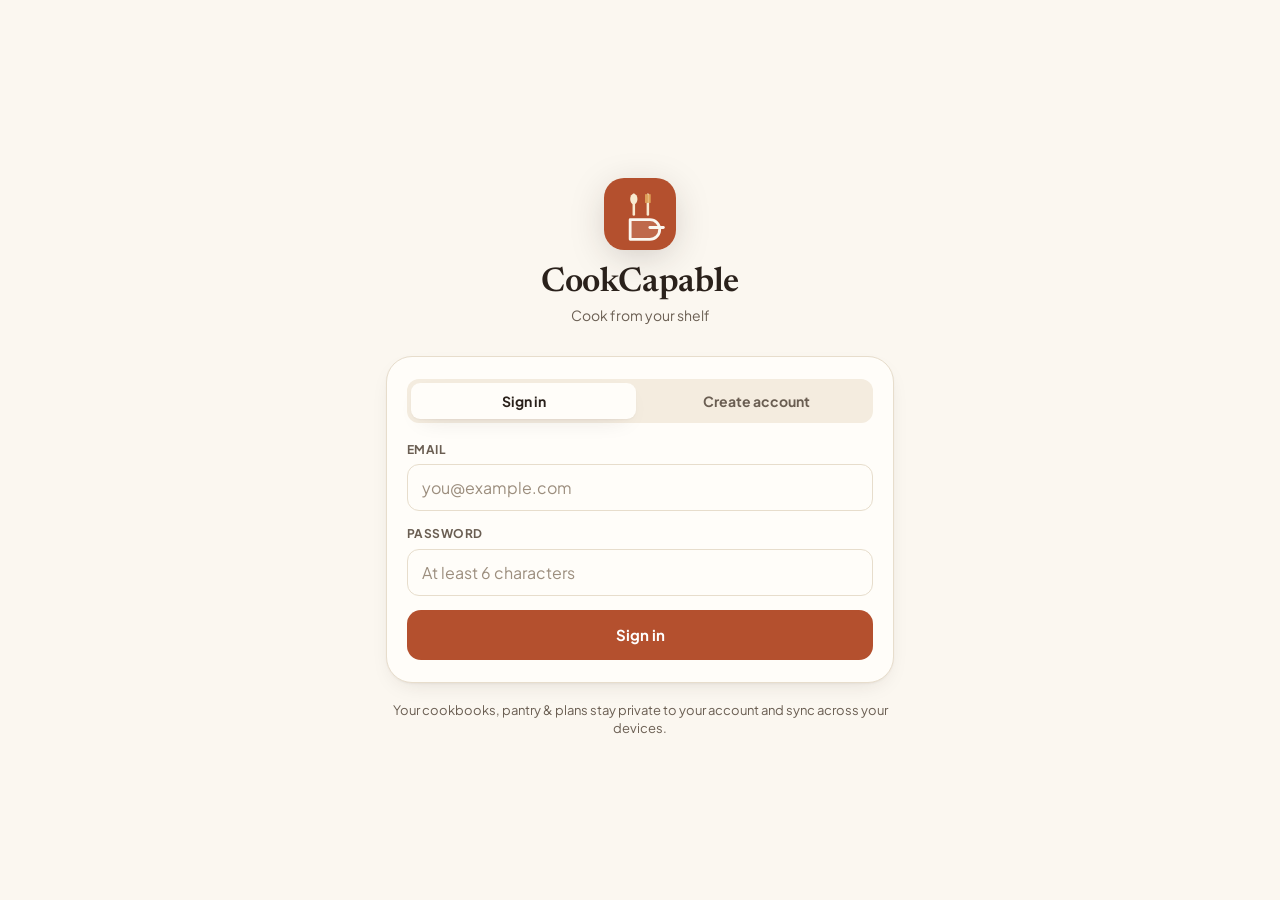
==== index.html @ e2999ecf "Add Subscribe option in Settings (reachable during trial)" ====
<!DOCTYPE html>
<html lang="en">
<head>
<meta charset="UTF-8" />
<meta name="viewport" content="width=device-width, initial-scale=1.0, viewport-fit=cover, maximum-scale=1.0, user-scalable=no" />
<meta name="theme-color" content="#B4502E" />
<meta name="apple-mobile-web-app-capable" content="yes" />
<meta name="apple-mobile-web-app-status-bar-style" content="default" />
<meta name="apple-mobile-web-app-title" content="CookCapable" />
<title>CookCapable — Cook From Your Shelf</title>
<link rel="manifest" href="manifest.webmanifest" />
<link rel="icon" href="icons/icon.svg" type="image/svg+xml" />
<link rel="apple-touch-icon" href="icons/icon.svg" />
<link href="fonts/fonts.css" rel="stylesheet" />
<script src="vendor/html5-qrcode.min.js" defer></script>
<script src="vendor/supabase.js"></script>
<style>
:root{
  --cream:#FBF7F0; --cream-2:#F4ECDF; --paper:#FFFDF9;
  --ink:#2A211B; --ink-2:#6A5E52; --ink-3:#9C8E7E;
  --line:#E7DDCC; --line-2:#EFE7D8;
  --terra:#B4502E; --terra-soft:#F3DACE; --terra-ink:#8C3C20;
  --herb:#2F6B4F; --herb-soft:#D9E8DF;
  --saffron:#E0A458; --saffron-soft:#F8E9CF;
  --danger:#C0392B; --danger-soft:#F6DAD5;
  --shadow:0 1px 2px rgba(42,33,27,.04), 0 8px 24px -12px rgba(42,33,27,.18);
  --shadow-lg:0 8px 40px -8px rgba(42,33,27,.28);
  --r:18px; --r-sm:12px; --r-lg:26px;
  --maxw:560px;
  --safe-b:env(safe-area-inset-bottom,0px);
  --nav-h:64px;
}
*{box-sizing:border-box;-webkit-tap-highlight-color:transparent}
html,body{margin:0;padding:0}
body{
  font-family:"Plus Jakarta Sans",system-ui,-apple-system,sans-serif;
  background:var(--cream); color:var(--ink);
  line-height:1.45; -webkit-font-smoothing:antialiased;
  overscroll-behavior-y:none;
}
h1,h2,h3,h4,.serif{font-family:"Newsreader",Georgia,serif;font-weight:600;letter-spacing:-.01em}
button{font-family:inherit;cursor:pointer;border:none;background:none;color:inherit}
input,select,textarea{font-family:inherit;font-size:16px}
::placeholder{color:var(--ink-3)}
a{color:var(--terra);text-decoration:none}
.hidden{display:none!important}

/* ---------- App shell ---------- */
#app{max-width:var(--maxw);margin:0 auto;min-height:100vh;min-height:100dvh;position:relative;background:var(--cream);
  box-shadow:0 0 80px -30px rgba(42,33,27,.25)}
.screen{padding:0 0 calc(var(--nav-h) + var(--safe-b) + 24px);min-height:100dvh}

/* ---------- Top bar ---------- */
.topbar{position:sticky;top:0;z-index:40;background:linear-gradient(var(--cream) 70%,rgba(251,247,240,0));
  padding:calc(env(safe-area-inset-top,0px) + 14px) 18px 8px}
.topbar-row{display:flex;align-items:center;gap:12px;min-height:40px}
.topbar h1{font-size:30px;line-height:1.05;margin:0;flex:1}
.topbar .sub{font-size:13px;color:var(--ink-2);margin:2px 0 0}
.iconbtn{width:42px;height:42px;border-radius:50%;display:grid;place-items:center;background:var(--paper);
  border:1px solid var(--line);box-shadow:var(--shadow);color:var(--ink);flex:none;transition:transform .12s, background .12s}
.iconbtn:active{transform:scale(.92)}
.iconbtn.primary{background:var(--terra);color:#fff;border-color:transparent}
.iconbtn svg{width:20px;height:20px}
.back{display:inline-flex;align-items:center;gap:6px;color:var(--ink-2);font-weight:600;font-size:14px;padding:6px 4px;margin:-6px 0 2px}
.back svg{width:18px;height:18px}

/* ---------- Search ---------- */
.searchbar{display:flex;align-items:center;gap:10px;background:var(--paper);border:1px solid var(--line);
  border-radius:var(--r);padding:0 14px;height:46px;box-shadow:var(--shadow);margin:8px 18px 4px}
.searchbar svg{width:18px;height:18px;color:var(--ink-3);flex:none}
.searchbar input{border:none;outline:none;background:none;flex:1;height:100%;color:var(--ink)}
.searchbar .clear{color:var(--ink-3);font-size:13px;font-weight:600}

/* ---------- Chips ---------- */
.chips{display:flex;gap:8px;overflow-x:auto;padding:10px 18px 6px;scrollbar-width:none}
.chips::-webkit-scrollbar{display:none}
.chip{flex:none;border:1px solid var(--line);background:var(--paper);color:var(--ink-2);
  padding:8px 14px;border-radius:999px;font-size:13px;font-weight:600;white-space:nowrap;transition:all .12s}
.chip[aria-pressed="true"]{background:var(--ink);color:var(--cream);border-color:var(--ink)}
.chip.green[aria-pressed="true"]{background:var(--herb);border-color:var(--herb)}
.chip .dot{display:inline-block;width:7px;height:7px;border-radius:50%;margin-right:6px;vertical-align:middle}

/* ---------- Lists & cards ---------- */
.list{padding:6px 18px 0;display:flex;flex-direction:column;gap:12px}
.section-label{font-size:12px;font-weight:700;letter-spacing:.08em;text-transform:uppercase;color:var(--ink-3);
  padding:18px 20px 2px}
.card{background:var(--paper);border:1px solid var(--line);border-radius:var(--r);box-shadow:var(--shadow);
  overflow:hidden;transition:transform .1s}
.card:active{transform:scale(.99)}
.row{display:flex;align-items:center;gap:14px;padding:14px;width:100%;text-align:left}
.row .grow{flex:1;min-width:0}
.row h3{font-size:18px;margin:0 0 2px;line-height:1.2}
.row .meta{font-size:13px;color:var(--ink-2);white-space:nowrap;overflow:hidden;text-overflow:ellipsis}
.row .meta b{color:var(--terra);font-weight:700}
.thumb{width:54px;height:72px;border-radius:8px;object-fit:cover;flex:none;background:var(--cream-2);
  display:grid;place-items:center;color:var(--ink-3);box-shadow:var(--shadow)}
.thumb.sq{width:56px;height:56px;border-radius:12px}
.thumb.book{box-shadow:2px 3px 10px -3px rgba(42,33,27,.4)}
.chev{color:var(--ink-3);flex:none}
.chev svg{width:18px;height:18px}

/* cookbook cover grid */
.bookgrid{display:grid;grid-template-columns:repeat(2,1fr);gap:14px;padding:8px 18px 0}
.bookcard{background:var(--paper);border:1px solid var(--line);border-radius:var(--r);box-shadow:var(--shadow);
  padding:14px;display:flex;flex-direction:column;gap:10px}
.bookcard .cover{aspect-ratio:3/4;border-radius:10px;background:linear-gradient(135deg,var(--terra-soft),var(--saffron-soft));
  display:grid;place-items:center;overflow:hidden;box-shadow:2px 4px 14px -4px rgba(42,33,27,.45);position:relative}
.bookcard .cover img{width:100%;height:100%;object-fit:cover}
.bookcard .cover .spine{position:absolute;left:0;top:0;bottom:0;width:6px;background:rgba(0,0,0,.12)}
.bookcard .cover .ph{font-family:"Newsreader",serif;font-size:15px;text-align:center;padding:14px;color:var(--terra-ink);font-weight:600}
.bookcard h3{font-size:16px;margin:0;line-height:1.2;display:-webkit-box;-webkit-line-clamp:2;-webkit-box-orient:vertical;overflow:hidden}
.bookcard .by{font-size:12px;color:var(--ink-2);white-space:nowrap;overflow:hidden;text-overflow:ellipsis}
.bookcard .count{font-size:12px;color:var(--terra);font-weight:700;margin-top:auto}

/* ---------- Pills / badges ---------- */
.badge{display:inline-flex;align-items:center;gap:5px;font-size:12px;font-weight:700;padding:4px 9px;border-radius:999px}
.badge.have{background:var(--herb-soft);color:var(--herb)}
.badge.need{background:var(--terra-soft);color:var(--terra-ink)}
.badge.tag{background:var(--cream-2);color:var(--ink-2)}

/* match ring */
.ring{--p:0;width:46px;height:46px;border-radius:50%;flex:none;display:grid;place-items:center;
  background:conic-gradient(var(--herb) calc(var(--p)*1%), var(--line-2) 0)}
.ring i{width:36px;height:36px;border-radius:50%;background:var(--paper);display:grid;place-items:center;
  font-size:12px;font-weight:800;font-style:normal;color:var(--herb)}
.ring.low{background:conic-gradient(var(--saffron) calc(var(--p)*1%), var(--line-2) 0)}
.ring.low i{color:var(--saffron)}
.ring.zero i{color:var(--ink-3)}

/* ---------- Buttons ---------- */
.btn{display:inline-flex;align-items:center;justify-content:center;gap:8px;height:50px;padding:0 20px;border-radius:14px;
  font-weight:700;font-size:15px;background:var(--ink);color:var(--cream);transition:transform .1s,opacity .1s;width:100%}
.btn:active{transform:scale(.98)}
.btn.terra{background:var(--terra);color:#fff}
.btn.herb{background:var(--herb);color:#fff}
.btn.ghost{background:var(--paper);color:var(--ink);border:1px solid var(--line);box-shadow:var(--shadow)}
.btn.sm{height:40px;font-size:13px;padding:0 14px;width:auto;border-radius:11px}
.btn.danger{background:var(--danger-soft);color:var(--danger)}
.btn svg{width:18px;height:18px}
.btn[disabled]{opacity:.45;pointer-events:none}

/* ---------- Empty state ---------- */
.empty{text-align:center;padding:60px 32px;color:var(--ink-2)}
.empty .ic{width:84px;height:84px;border-radius:50%;background:var(--cream-2);display:grid;place-items:center;margin:0 auto 18px;color:var(--terra)}
.empty .ic svg{width:38px;height:38px}
.empty h2{font-size:22px;margin:0 0 8px;color:var(--ink)}
.empty p{font-size:14px;margin:0 auto 20px;max-width:260px}

/* ---------- Bottom nav ---------- */
.nav{position:fixed;left:0;right:0;bottom:0;z-index:50;height:calc(var(--nav-h) + var(--safe-b));
  padding-bottom:var(--safe-b);background:rgba(255,253,249,.9);backdrop-filter:blur(14px);
  border-top:1px solid var(--line);display:flex;max-width:var(--maxw);margin:0 auto}
.nav button{flex:1;display:flex;flex-direction:column;align-items:center;justify-content:center;gap:3px;
  color:var(--ink-3);font-size:11px;font-weight:700;height:var(--nav-h)}
.nav button svg{width:24px;height:24px;transition:transform .15s}
.nav button[aria-current="true"]{color:var(--terra)}
.nav button[aria-current="true"] svg{transform:translateY(-1px) scale(1.06)}
.nav .badge-num{position:absolute;top:8px;margin-left:18px;background:var(--terra);color:#fff;font-size:10px;
  min-width:16px;height:16px;border-radius:8px;display:grid;place-items:center;padding:0 4px;font-weight:800}

/* ---------- Sheet / modal ---------- */
.scrim{position:fixed;inset:0;background:rgba(42,33,27,.42);z-index:60;opacity:0;transition:opacity .22s;
  display:flex;align-items:flex-end;justify-content:center}
.scrim.open{opacity:1}
.sheet{background:var(--cream);width:100%;max-width:var(--maxw);max-height:92dvh;border-radius:var(--r-lg) var(--r-lg) 0 0;
  transform:translateY(100%);transition:transform .28s cubic-bezier(.2,.8,.2,1);display:flex;flex-direction:column;
  box-shadow:var(--shadow-lg);overflow:hidden}
.scrim.open .sheet{transform:translateY(0)}
.sheet-grip{width:40px;height:4px;border-radius:2px;background:var(--line);margin:10px auto 4px;flex:none}
.sheet-head{display:flex;align-items:center;gap:12px;padding:6px 18px 12px;flex:none}
.sheet-head h2{flex:1;font-size:22px;margin:0}
.sheet-body{overflow-y:auto;padding:4px 18px calc(20px + var(--safe-b));-webkit-overflow-scrolling:touch}
.sheet-foot{padding:12px 18px calc(16px + var(--safe-b));border-top:1px solid var(--line);background:var(--paper);flex:none;
  display:flex;gap:10px}

/* ---------- Forms ---------- */
.field{margin-bottom:14px}
.field label{display:block;font-size:12px;font-weight:700;letter-spacing:.04em;text-transform:uppercase;
  color:var(--ink-2);margin-bottom:6px}
.field input,.field select,.field textarea{width:100%;background:var(--paper);border:1px solid var(--line);
  border-radius:12px;padding:12px 14px;color:var(--ink);outline:none;transition:border .12s,box-shadow .12s}
.field input:focus,.field textarea:focus,.field select:focus{border-color:var(--terra);box-shadow:0 0 0 3px var(--terra-soft)}
.field textarea{resize:vertical;min-height:90px;line-height:1.5}
.field .hint{font-size:12px;color:var(--ink-3);margin-top:5px}
.grid2{display:grid;grid-template-columns:1fr 1fr;gap:10px}
.grid3{display:grid;grid-template-columns:.8fr .8fr 1.4fr;gap:8px}
.ing-row{display:grid;grid-template-columns:.7fr .7fr 1.6fr auto;gap:7px;align-items:center;margin-bottom:8px}
.ing-row input{padding:10px;border-radius:10px;min-width:0;width:100%}
.ing-row .del{width:34px;height:34px;border-radius:9px;background:var(--danger-soft);color:var(--danger);display:grid;place-items:center}
.addrow{font-weight:700;color:var(--terra);font-size:14px;display:inline-flex;align-items:center;gap:6px;padding:8px 0}
.addrow svg{width:16px;height:16px}

/* scanner */
.scan-wrap{position:relative;border-radius:var(--r);overflow:hidden;background:#000;aspect-ratio:4/3;margin-bottom:14px}
#reader{width:100%}
#reader video{object-fit:cover!important}
.scan-frame{position:absolute;inset:18% 12%;border:3px solid rgba(255,255,255,.9);border-radius:14px;
  box-shadow:0 0 0 1000px rgba(0,0,0,.35);pointer-events:none}
.scan-line{position:absolute;left:12%;right:12%;height:2px;background:var(--terra);box-shadow:0 0 12px var(--terra);
  animation:scan 2.2s ease-in-out infinite;top:30%}
@keyframes scan{0%,100%{top:30%}50%{top:68%}}
.scan-status{text-align:center;font-size:13px;color:var(--ink-2);margin-bottom:10px;min-height:18px}
/* recipe page scanner */
video#rv{width:100%;height:100%;object-fit:cover;display:block}
.qbadge{position:absolute;left:50%;translate:-50% 0;bottom:12px;background:rgba(42,33,27,.78);color:#fff;
  padding:7px 15px;border-radius:999px;font-size:13px;font-weight:700;white-space:nowrap}
.qbadge.ok{background:rgba(47,107,79,.94)} .qbadge.warn{background:rgba(180,80,46,.94)}
.qmeter{height:7px;border-radius:4px;background:var(--line-2);overflow:hidden;margin:12px 0 2px}
.qmeter i{display:block;height:100%;width:0;background:linear-gradient(90deg,var(--saffron),var(--herb));transition:width .12s}
.qmeter-lbl{font-size:11px;font-weight:700;letter-spacing:.06em;text-transform:uppercase;color:var(--ink-3);margin-bottom:10px}
.cand{background:var(--paper);border:1px solid var(--line);border-radius:var(--r);padding:14px;margin-bottom:14px;box-shadow:var(--shadow)}
.cand-head{display:flex;align-items:center;gap:10px}
.cand-n{width:26px;height:26px;border-radius:50%;background:var(--terra);color:#fff;display:grid;place-items:center;font-weight:800;font-size:13px;flex:none}
.cand-head .c-name{flex:1;font-weight:600;font-size:16px;border:1px solid var(--line);border-radius:10px;padding:10px 12px;background:var(--cream);outline:none}
.cand-head .c-name:focus{border-color:var(--terra);box-shadow:0 0 0 3px var(--terra-soft)}
.cand-del{width:36px;height:36px;border-radius:10px;background:var(--danger-soft);color:var(--danger);display:grid;place-items:center;flex:none}
.cand-sub{font-size:12px;font-weight:700;text-transform:uppercase;letter-spacing:.05em;color:var(--ink-3);margin:14px 0 8px}
.cand .c-steps{width:100%;border:1px solid var(--line);border-radius:10px;padding:11px 12px;background:var(--cream);resize:vertical;line-height:1.5;outline:none}
.cand .c-steps:focus{border-color:var(--terra);box-shadow:0 0 0 3px var(--terra-soft)}

/* recipe / detail */
.hero{padding:4px 18px 6px}
.hero .cover-lg{width:96px;height:128px;border-radius:12px;object-fit:cover;float:left;margin:0 16px 6px 0;
  box-shadow:3px 5px 18px -5px rgba(42,33,27,.5);background:var(--cream-2)}
.hero h1{font-size:26px;margin:0 0 4px;line-height:1.12}
.hero .by{color:var(--ink-2);font-size:14px}
.hero .stats{display:flex;gap:8px;flex-wrap:wrap;margin-top:10px;clear:both;padding-top:8px}
.detail-block{padding:14px 18px}
.detail-block h3{font-size:13px;text-transform:uppercase;letter-spacing:.08em;color:var(--ink-3);margin:0 0 10px;font-family:"Plus Jakarta Sans",sans-serif;font-weight:700}
.ing-list{display:flex;flex-direction:column;gap:2px}
.ing-item{display:flex;align-items:center;gap:12px;padding:11px 12px;border-radius:12px;background:var(--paper);border:1px solid var(--line-2)}
.ing-item .q{font-weight:700;color:var(--ink);font-size:14px;min-width:64px;flex:none}
.ing-item .n{flex:1}
.ing-item.miss{background:var(--paper)}
.ing-item .tick{width:22px;height:22px;border-radius:50%;display:grid;place-items:center;flex:none}
.ing-item .tick.y{background:var(--herb);color:#fff}
.ing-item .tick.n{background:var(--cream-2);color:var(--ink-3);border:1px dashed var(--line)}
.steps{counter-reset:s;display:flex;flex-direction:column;gap:14px}
.step{display:flex;gap:14px}
.step .num{counter-increment:s;flex:none;width:28px;height:28px;border-radius:50%;background:var(--terra);color:#fff;
  display:grid;place-items:center;font-weight:800;font-size:14px}
.step .num::before{content:counter(s)}
.step p{margin:2px 0;font-size:15px;line-height:1.55}

/* selectable list (plan) */
.sel-row{display:flex;align-items:center;gap:12px;padding:13px 14px}
.checkbox{width:24px;height:24px;border-radius:8px;border:2px solid var(--line);flex:none;display:grid;place-items:center;
  background:var(--paper);transition:all .12s}
.checkbox.on{background:var(--herb);border-color:var(--herb);color:#fff}
.checkbox svg{width:15px;height:15px}

/* grocery */
.gro-item{display:flex;align-items:center;gap:12px;padding:13px 14px}
.gro-item.done .gname{text-decoration:line-through;color:var(--ink-3)}
.gname{flex:1}
.gqty{font-size:13px;color:var(--ink-2);font-weight:700;background:var(--cream-2);padding:3px 9px;border-radius:8px}
.gdel{width:30px;height:30px;border-radius:8px;display:grid;place-items:center;color:var(--ink-3);flex:none}
.gdel:active{background:var(--danger-soft);color:var(--danger)}
.gdel svg{width:16px;height:16px}

/* qty stepper */
.stepper{display:inline-flex;align-items:center;gap:0;border:1px solid var(--line);border-radius:10px;overflow:hidden;background:var(--paper)}
.stepper button{width:34px;height:34px;display:grid;place-items:center;color:var(--terra);font-size:18px;font-weight:700}
.stepper span{min-width:40px;text-align:center;font-weight:700;font-size:14px}

/* toast */
#toast{position:fixed;left:50%;bottom:calc(var(--nav-h) + 18px + var(--safe-b));
  translate:-50% 20px;z-index:120;background:var(--ink);color:var(--cream);padding:12px 18px;border-radius:14px;
  font-size:14px;font-weight:600;box-shadow:var(--shadow-lg);opacity:0;pointer-events:none;transition:opacity .2s,translate .2s;
  max-width:88%;display:flex;align-items:center;gap:9px}
#toast.show{opacity:1;translate:-50% 0}
#toast.ok{background:var(--herb)} #toast.warn{background:var(--terra)}
#toast svg{width:18px;height:18px;flex:none}

/* misc */
.fab{position:fixed;right:max(18px,calc(50% - var(--maxw)/2 + 18px));bottom:calc(var(--nav-h) + var(--safe-b) + 18px);
  z-index:45;width:58px;height:58px;border-radius:20px;background:var(--terra);color:#fff;display:grid;place-items:center;
  box-shadow:0 8px 24px -6px rgba(180,80,46,.7);transition:transform .12s}
.fab:active{transform:scale(.9)}
.fab svg{width:26px;height:26px}
.divider{height:1px;background:var(--line);margin:8px 18px}
.swipe-hint{font-size:12px;color:var(--ink-3);text-align:center;padding:8px}
.skeleton{background:linear-gradient(90deg,var(--cream-2),var(--line-2),var(--cream-2));background-size:200% 100%;
  animation:sk 1.3s infinite;border-radius:8px}
@keyframes sk{0%{background-position:200% 0}100%{background-position:-200% 0}}
.muted{color:var(--ink-2);font-size:13px}
.center{text-align:center}
.mt{margin-top:14px}.mb{margin-bottom:14px}
.linkbtn{color:var(--terra);font-weight:700;font-size:14px}
/* ---------- Auth / paywall gate ---------- */
#gate{position:fixed;inset:0;z-index:90;background:var(--cream);display:none;overflow-y:auto;
  padding:calc(env(safe-area-inset-top,0px) + 8px) 0 calc(env(safe-area-inset-bottom,0px) + 24px)}
#gate.show{display:block}
.gate-wrap{max-width:var(--maxw);margin:0 auto;min-height:100dvh;display:flex;flex-direction:column;justify-content:center;padding:24px 26px}
.gate-brand{text-align:center;margin-bottom:6px}
.gate-mark{width:72px;height:72px;border-radius:20px;margin:0 auto 16px;display:block;box-shadow:var(--shadow-lg)}
.gate-brand h1{font-size:34px;margin:0;line-height:1.05}
.gate-brand .tag{color:var(--ink-2);font-size:14px;margin-top:4px}
.gate-card{background:var(--paper);border:1px solid var(--line);border-radius:var(--r-lg);box-shadow:var(--shadow);
  padding:22px 20px;margin-top:24px}
.gate-card h2{font-size:22px;margin:0 0 4px}
.gate-card .sub{color:var(--ink-2);font-size:14px;margin:0 0 18px}
.gate-err{background:var(--danger-soft);color:var(--danger);border-radius:12px;padding:10px 13px;font-size:13px;font-weight:600;margin-bottom:14px;display:none}
.gate-err.show{display:block}
.gate-toggle{display:flex;gap:8px;background:var(--cream-2);border-radius:12px;padding:4px;margin-bottom:18px}
.gate-toggle button{flex:1;border-radius:9px;padding:9px;font-weight:700;font-size:14px;color:var(--ink-2);background:transparent}
.gate-toggle button[aria-pressed="true"]{background:var(--paper);color:var(--ink);box-shadow:var(--shadow)}
.gate-foot{text-align:center;margin-top:18px;font-size:13px;color:var(--ink-2)}
.gate-foot a,.gate-foot button{color:var(--terra);font-weight:700}
.gate-divider{display:flex;align-items:center;gap:12px;color:var(--ink-3);font-size:12px;font-weight:700;letter-spacing:.06em;margin:18px 0}
.gate-divider::before,.gate-divider::after{content:"";flex:1;height:1px;background:var(--line)}
.price-row{display:flex;align-items:baseline;justify-content:center;gap:6px;margin:6px 0 2px}
.price-row .amt{font-family:"Newsreader",serif;font-size:40px;font-weight:600;color:var(--ink)}
.price-row .per{color:var(--ink-2);font-size:15px}
.feat{display:flex;align-items:flex-start;gap:10px;font-size:14px;color:var(--ink);margin:9px 0}
.feat svg{width:18px;height:18px;color:var(--herb);flex:none;margin-top:1px}
.trial-pill{display:inline-block;background:var(--herb-soft);color:var(--herb);font-weight:700;font-size:12px;padding:5px 12px;border-radius:999px}
</style>
</head>
<body>
<div id="gate"></div>
<div id="app"><div id="screen" class="screen"></div></div>
<nav class="nav" id="nav"></nav>
<div id="toast"></div>
<div id="sheet-root"></div>

<script>
"use strict";
/* =========================================================================
   MISE — Cook From Your Shelf
   Local-first meal planning PWA. No backend; all data stays on device.
   Sections: Icons · Store · Lookups · Matching · Sheets · Views · Nav · Boot
   ========================================================================= */

/* ---------------- Icons (inline SVG) ---------------- */
const I = {
  book:'<svg viewBox="0 0 24 24" fill="none" stroke="currentColor" stroke-width="2" stroke-linecap="round" stroke-linejoin="round"><path d="M4 19.5A2.5 2.5 0 0 1 6.5 17H20"/><path d="M6.5 2H20v20H6.5A2.5 2.5 0 0 1 4 19.5v-15A2.5 2.5 0 0 1 6.5 2z"/></svg>',
  pantry:'<svg viewBox="0 0 24 24" fill="none" stroke="currentColor" stroke-width="2" stroke-linecap="round" stroke-linejoin="round"><path d="M3 3h18v4H3z"/><path d="M5 7v14h14V7"/><path d="M9 12h6"/></svg>',
  cook:'<svg viewBox="0 0 24 24" fill="none" stroke="currentColor" stroke-width="2" stroke-linecap="round" stroke-linejoin="round"><path d="M8.5 2a3 3 0 0 0-3 3v3.5h13V5a3 3 0 0 0-3-3"/><path d="M5.5 8.5h13L17 22H7z"/></svg>',
  search:'<svg viewBox="0 0 24 24" fill="none" stroke="currentColor" stroke-width="2" stroke-linecap="round" stroke-linejoin="round"><circle cx="11" cy="11" r="7"/><path d="m21 21-4.3-4.3"/></svg>',
  plus:'<svg viewBox="0 0 24 24" fill="none" stroke="currentColor" stroke-width="2.4" stroke-linecap="round"><path d="M12 5v14M5 12h14"/></svg>',
  scan:'<svg viewBox="0 0 24 24" fill="none" stroke="currentColor" stroke-width="2" stroke-linecap="round" stroke-linejoin="round"><path d="M3 7V5a2 2 0 0 1 2-2h2M17 3h2a2 2 0 0 1 2 2v2M21 17v2a2 2 0 0 1-2 2h-2M7 21H5a2 2 0 0 1-2-2v-2"/><path d="M7 12h10"/></svg>',
  back:'<svg viewBox="0 0 24 24" fill="none" stroke="currentColor" stroke-width="2.2" stroke-linecap="round" stroke-linejoin="round"><path d="m15 18-6-6 6-6"/></svg>',
  chev:'<svg viewBox="0 0 24 24" fill="none" stroke="currentColor" stroke-width="2" stroke-linecap="round" stroke-linejoin="round"><path d="m9 18 6-6-6-6"/></svg>',
  check:'<svg viewBox="0 0 24 24" fill="none" stroke="currentColor" stroke-width="3" stroke-linecap="round" stroke-linejoin="round"><path d="M20 6 9 17l-5-5"/></svg>',
  x:'<svg viewBox="0 0 24 24" fill="none" stroke="currentColor" stroke-width="2.2" stroke-linecap="round"><path d="M18 6 6 18M6 6l12 12"/></svg>',
  trash:'<svg viewBox="0 0 24 24" fill="none" stroke="currentColor" stroke-width="2" stroke-linecap="round" stroke-linejoin="round"><path d="M3 6h18M8 6V4a1 1 0 0 1 1-1h6a1 1 0 0 1 1 1v2m2 0v14a2 2 0 0 1-2 2H7a2 2 0 0 1-2-2V6"/></svg>',
  edit:'<svg viewBox="0 0 24 24" fill="none" stroke="currentColor" stroke-width="2" stroke-linecap="round" stroke-linejoin="round"><path d="M12 20h9"/><path d="M16.5 3.5a2.1 2.1 0 0 1 3 3L7 19l-4 1 1-4z"/></svg>',
  dots:'<svg viewBox="0 0 24 24" fill="none" stroke="currentColor" stroke-width="2.4" stroke-linecap="round"><circle cx="12" cy="5" r="1"/><circle cx="12" cy="12" r="1"/><circle cx="12" cy="19" r="1"/></svg>',
  clock:'<svg viewBox="0 0 24 24" fill="none" stroke="currentColor" stroke-width="2" stroke-linecap="round" stroke-linejoin="round"><circle cx="12" cy="12" r="9"/><path d="M12 7v5l3 2"/></svg>',
  users:'<svg viewBox="0 0 24 24" fill="none" stroke="currentColor" stroke-width="2" stroke-linecap="round" stroke-linejoin="round"><path d="M16 21v-2a4 4 0 0 0-4-4H6a4 4 0 0 0-4 4v2"/><circle cx="9" cy="7" r="4"/><path d="M22 21v-2a4 4 0 0 0-3-3.9"/></svg>',
  cart:'<svg viewBox="0 0 24 24" fill="none" stroke="currentColor" stroke-width="2" stroke-linecap="round" stroke-linejoin="round"><circle cx="8" cy="21" r="1"/><circle cx="19" cy="21" r="1"/><path d="M2.5 3h2l2.6 13.4a2 2 0 0 0 2 1.6h7.7a2 2 0 0 0 2-1.6L23 7H6"/></svg>',
  spark:'<svg viewBox="0 0 24 24" fill="none" stroke="currentColor" stroke-width="2" stroke-linecap="round" stroke-linejoin="round"><path d="M12 3v4M12 17v4M3 12h4M17 12h4M5.6 5.6l2.8 2.8M15.6 15.6l2.8 2.8M18.4 5.6l-2.8 2.8M8.4 15.6l-2.8 2.8"/></svg>',
  keyboard:'<svg viewBox="0 0 24 24" fill="none" stroke="currentColor" stroke-width="2" stroke-linecap="round" stroke-linejoin="round"><rect x="2" y="6" width="20" height="12" rx="2"/><path d="M6 10h.01M10 10h.01M14 10h.01M18 10h.01M7 14h10"/></svg>',
  info:'<svg viewBox="0 0 24 24" fill="none" stroke="currentColor" stroke-width="2" stroke-linecap="round" stroke-linejoin="round"><circle cx="12" cy="12" r="9"/><path d="M12 11v5M12 8h.01"/></svg>',
  gear:'<svg viewBox="0 0 24 24" fill="none" stroke="currentColor" stroke-width="2" stroke-linecap="round" stroke-linejoin="round"><circle cx="12" cy="12" r="3"/><path d="M19.4 15a1.65 1.65 0 0 0 .33 1.82l.06.06a2 2 0 1 1-2.83 2.83l-.06-.06a1.65 1.65 0 0 0-1.82-.33 1.65 1.65 0 0 0-1 1.51V21a2 2 0 0 1-4 0v-.09A1.65 1.65 0 0 0 9 19.4a1.65 1.65 0 0 0-1.82.33l-.06.06a2 2 0 1 1-2.83-2.83l.06-.06a1.65 1.65 0 0 0 .33-1.82 1.65 1.65 0 0 0-1.51-1H3a2 2 0 0 1 0-4h.09A1.65 1.65 0 0 0 4.6 9a1.65 1.65 0 0 0-.33-1.82l-.06-.06a2 2 0 1 1 2.83-2.83l.06.06a1.65 1.65 0 0 0 1.82.33H9a1.65 1.65 0 0 0 1-1.51V3a2 2 0 0 1 4 0v.09a1.65 1.65 0 0 0 1 1.51 1.65 1.65 0 0 0 1.82-.33l.06-.06a2 2 0 1 1 2.83 2.83l-.06.06a1.65 1.65 0 0 0-.33 1.82V9a1.65 1.65 0 0 0 1.51 1H21a2 2 0 0 1 0 4h-.09a1.65 1.65 0 0 0-1.51 1z"/></svg>',
};
const svg = (name)=>I[name]||'';

/* ---------------- Store (localStorage, JSON) ---------------- */
const DB_KEY='cookcapable.v1';
const uid=()=> 'x'+(performance.now().toString(36).replace('.','')) + Math.floor(Math.random()*1e6).toString(36);
const store = {
  data:{cookbooks:[],recipes:[],pantry:[],grocery:[],meta:{seeded:false}},
  load(){
    try{const r=localStorage.getItem(DB_KEY); if(r) this.data=JSON.parse(r);}catch(e){console.warn('load',e);}
    const d=this.data; d.cookbooks=d.cookbooks||[]; d.recipes=d.recipes||[]; d.pantry=d.pantry||[];
    d.grocery=d.grocery||[]; d.mealPlan=d.mealPlan||[]; d.meta=d.meta||{seeded:false};
  },
  save(){
    try{localStorage.setItem(DB_KEY,JSON.stringify(this.data));}
    catch(e){toast('Storage is full. Export a backup from Settings.','warn');}
  },
  // cookbooks
  cookbook(id){return this.data.cookbooks.find(c=>c.id===id);},
  recipesOf(id){return this.data.recipes.filter(r=>r.cookbookId===id);},
  addCookbook(c){c.id=c.id||uid();c.createdAt=Date.now();this.data.cookbooks.unshift(c);this.save();return c;},
  updateCookbook(id,patch){const c=this.cookbook(id);if(c){Object.assign(c,patch);this.save();}return c;},
  deleteCookbook(id){this.data.recipes=this.data.recipes.filter(r=>r.cookbookId!==id);
    this.data.cookbooks=this.data.cookbooks.filter(c=>c.id!==id);this.save();},
  // recipes
  recipe(id){return this.data.recipes.find(r=>r.id===id);},
  addRecipe(r){r.id=r.id||uid();r.createdAt=Date.now();this.data.recipes.unshift(r);this.save();return r;},
  updateRecipe(id,patch){const r=this.recipe(id);if(r){Object.assign(r,patch);this.save();}return r;},
  deleteRecipe(id){this.data.recipes=this.data.recipes.filter(r=>r.id!==id);this.save();},
  // pantry
  pantryItem(id){return this.data.pantry.find(p=>p.id===id);},
  addPantry(p){p.id=p.id||uid();p.createdAt=Date.now();this.data.pantry.unshift(p);this.save();return p;},
  updatePantry(id,patch){const p=this.pantryItem(id);if(p){Object.assign(p,patch);this.save();}return p;},
  deletePantry(id){this.data.pantry=this.data.pantry.filter(p=>p.id!==id);this.save();},
};

/* ---------------- External lookups (free, no key) ---------------- */
/* fetch JSON with a hard timeout — a slow/throttled API must never hang a flow.
   Uses Promise.race against a timer so it resolves even if fetch/abort never settles. */
function fetchJSON(url,ms){
  ms=ms||7000;
  const ctl=(typeof AbortController!=='undefined')?new AbortController():null;
  const req=fetch(url,ctl?{signal:ctl.signal}:undefined).then(r=>r.ok?r.json():null).catch(()=>null);
  const timer=new Promise(res=>setTimeout(()=>{if(ctl){try{ctl.abort();}catch(e){}} res(null);},ms));
  return Promise.race([req,timer]);
}
async function lookupISBN(isbn){
  isbn=(isbn||'').replace(/[^0-9Xx]/g,'');
  const g=await fetchJSON('https://www.googleapis.com/books/v1/volumes?q=isbn:'+isbn);
  if(g&&g.totalItems>0){
    const v=g.items[0].volumeInfo;
    return {found:true,title:v.title||'',author:(v.authors||[]).join(', '),
      publisher:v.publisher||'',year:(v.publishedDate||'').slice(0,4),
      cover:(v.imageLinks&&(v.imageLinks.thumbnail||v.imageLinks.smallThumbnail)||'').replace('http://','https://'),isbn};
  }
  const o=await fetchJSON('https://openlibrary.org/api/books?bibkeys=ISBN:'+isbn+'&format=json&jscmd=data');
  const k=o&&o['ISBN:'+isbn];
  if(k) return {found:true,title:k.title||'',author:(k.authors||[]).map(a=>a.name).join(', '),
    publisher:(k.publishers||[]).map(p=>p.name).join(', '),year:(k.publish_date||'').slice(-4),
    cover:(k.cover&&(k.cover.medium||k.cover.large))||'',isbn};
  return {found:false,isbn};
}
async function lookupUPC(upc){
  upc=(upc||'').replace(/[^0-9]/g,'');
  const j=await fetchJSON('https://world.openfoodfacts.org/api/v2/product/'+upc+'.json?fields=product_name,brands,image_front_small_url,categories_tags_en,quantity');
  if(j&&j.status===1&&j.product){
    const p=j.product, cats=p.categories_tags_en||[];
    return {found:true,name:p.product_name||'',brand:(p.brands||'').split(',')[0].trim(),
      image:p.image_front_small_url||'',category:guessCategory(cats.join(' ')+' '+(p.product_name||'')),
      size:p.quantity||'',upc};
  }
  return {found:false,upc};
}

/* ---------------- Matching engine ---------------- */
const STOP=new Set(('fresh dried ground chopped minced sliced diced large small medium ripe boneless skinless extra '+
 'virgin taste optional cup cups tbsp tsp tsp tablespoon tablespoons teaspoon teaspoons oz ounce ounces lb lbs pound '+
 'pounds gram grams kg ml l liter clove cloves can cans package pkg jar slice slices pinch stick sticks bunch handful '+
 'of for and the a an to into about plus more some warm cold hot room temperature finely roughly thinly').split(' '));
function normName(s){
  return (s||'').toLowerCase()
    .replace(/\([^)]*\)/g,' ').replace(/[^a-z0-9\s]/g,' ')
    .replace(/\d+/g,' ').replace(/\s+/g,' ').trim()
    .split(' ').map(w=> w.length>3&&w.endsWith('s')? w.slice(0,-1):w).join(' ');
}
function keyTokens(s){
  return new Set(normName(s).split(' ').filter(w=>w.length>=3&&!STOP.has(w)));
}
function namesMatch(ingName,pantryName){
  const a=keyTokens(ingName), b=keyTokens(pantryName);
  if(!a.size||!b.size) return false;
  for(const w of b){ if(a.has(w)) return true; }
  // loose contains for compound (e.g. "olive oil" vs "extra virgin olive oil")
  const an=normName(ingName), bn=normName(pantryName);
  return (bn.length>=4&&an.includes(bn))||(an.length>=4&&bn.includes(an));
}
function ingredientInPantry(ingName){
  return store.data.pantry.some(p=> (p.qty===undefined||p.qty>0) && namesMatch(ingName,p.name));
}
function recipeMatch(recipe){
  const ings=(recipe.ingredients||[]).filter(i=>i.name&&i.name.trim());
  let have=0; const missing=[];
  ings.forEach(i=>{ if(ingredientInPantry(i.name)) have++; else missing.push(i); });
  const total=ings.length;
  return {have,total,missing,pct: total? Math.round(have/total*100):0};
}

/* ---------------- UI helpers ---------------- */
const $=(s,r=document)=>r.querySelector(s);
const el=(html)=>{const t=document.createElement('template');t.innerHTML=html.trim();return t.content.firstElementChild;};
function esc(s){return (s==null?'':String(s)).replace(/[&<>"']/g,m=>({'&':'&amp;','<':'&lt;','>':'&gt;','"':'&quot;',"'":'&#39;'}[m]));}
let toastT;
function toast(msg,type){
  const t=$('#toast'); t.className=''; if(type)t.classList.add(type);
  const ic=type==='warn'?svg('info'):svg('check');
  t.innerHTML=ic+'<span>'+esc(msg)+'</span>';
  requestAnimationFrame(()=>t.classList.add('show'));
  clearTimeout(toastT); toastT=setTimeout(()=>t.classList.remove('show'),2400);
}
function plural(n,w){return n+' '+w+(n===1?'':'s');}
function fmtQty(i){return [i.qty,i.unit].filter(Boolean).join(' ');}

/* ---------------- Navigation state ---------------- */
const TABS=[
  {id:'cookbooks',label:'Cookbooks',icon:'book'},
  {id:'pantry',label:'Pantry',icon:'pantry'},
  {id:'cook',label:'Cook',icon:'cook'},
  {id:'search',label:'Search',icon:'search'},
];
let nav=[{view:'cookbooks',tab:'cookbooks'}];
let ui={cookFilter:'all',planSel:new Set(),query:'',pantryQ:''};
const curTab=()=> (nav[nav.length-1].tab)||'cookbooks';
function go(view,params){nav.push({view,params:params||{},tab:curTab()});render();window.scrollTo(0,0);}
function back(){if(nav.length>1){nav.pop();render();}}
function setTab(tab){nav=[{view:tab,tab}];ui.query='';render();window.scrollTo(0,0);}
function replace(view,params){nav[nav.length-1]={view,params:params||{},tab:curTab()};render();}

/* ---------------- Render root ---------------- */
function render(){
  const node=nav[nav.length-1];
  const screen=$('#screen');
  const fns={cookbooks:viewCookbooks,pantry:viewPantry,cook:viewCook,search:viewSearch,
    cookbook:viewCookbook,recipe:viewRecipe};
  const fn=fns[node.view]||viewCookbooks;
  screen.innerHTML='';
  screen.appendChild(fn(node.params||{}));
  renderNav();
}
function renderNav(){
  const nav$=$('#nav'); const active=curTab();
  const groceryCount=store.data.grocery.filter(g=>!g.done).length;
  nav$.innerHTML=TABS.map(t=>{
    const badge=(t.id==='cook'&&groceryCount)?'<span class="badge-num">'+groceryCount+'</span>':'';
    return '<button data-tab="'+t.id+'" aria-current="'+(active===t.id)+'">'+badge+svg(t.icon)+'<span>'+t.label+'</span></button>';
  }).join('');
  nav$.querySelectorAll('button').forEach(b=>b.onclick=()=>setTab(b.dataset.tab));
}

/* =========================================================================
   VIEW: Cookbooks
   ========================================================================= */
function viewCookbooks(){
  const wrap=el('<div></div>');
  const tb=topbar({title:'Cookbooks',sub:plural(store.data.cookbooks.length,'book')+' · '+plural(store.data.recipes.length,'recipe'),
    action:{icon:'scan',label:'Add cookbook',primary:true,onClick:openAddCookbook}});
  const gear=el('<button class="iconbtn" aria-label="Settings">'+svg('gear')+'</button>');
  gear.onclick=openSettings;
  tb.querySelector('.topbar-row').insertBefore(gear,tb.querySelector('.iconbtn.primary'));
  wrap.appendChild(tb);
  const q=ui.query.toLowerCase();
  wrap.appendChild(searchInput('Search books, recipes & ingredients…',q,(v)=>{ui.query=v;rerenderCookbookList(wrap);}));
  const listHost=el('<div id="cb-list"></div>');
  wrap.appendChild(listHost);
  fillCookbookList(listHost);
  return wrap;
}
function rerenderCookbookList(wrap){const h=$('#cb-list',wrap);if(h)fillCookbookList(h);}
function fillCookbookList(host){
  const q=ui.query.toLowerCase().trim();
  let books=store.data.cookbooks;
  let matchedRecipes=[];
  if(q){
    matchedRecipes=store.data.recipes.filter(r=>r.name.toLowerCase().includes(q)
      || (r.ingredients||[]).some(i=>(i.name||'').toLowerCase().includes(q))
      || (r.tags||[]).some(t=>t.toLowerCase().includes(q)));
    books=books.filter(c=> c.title.toLowerCase().includes(q) || (c.author||'').toLowerCase().includes(q)
      || matchedRecipes.some(r=>r.cookbookId===c.id));
  }
  host.innerHTML='';
  if(!store.data.cookbooks.length){
    host.appendChild(emptyState('book','Your shelf is empty',
      'Scan a cookbook’s barcode (ISBN) to log it, then add the recipes you love.',
      [{label:'Scan a cookbook',cls:'terra',icon:'scan',onClick:openAddCookbook},
       {label:'Load a sample shelf',cls:'ghost',icon:'spark',onClick:seedSample}]));
    return;
  }
  if(q && matchedRecipes.length){
    const lbl=el('<div class="section-label">Matching recipes</div>');host.appendChild(lbl);
    const l=el('<div class="list"></div>');
    matchedRecipes.slice(0,8).forEach(r=>l.appendChild(recipeRow(r,true)));
    host.appendChild(l);
    host.appendChild(el('<div class="section-label">Cookbooks</div>'));
  }
  if(!books.length){host.appendChild(noResults('No cookbooks match “'+esc(q)+'”'));return;}
  const grid=el('<div class="bookgrid"></div>');
  books.forEach(c=>grid.appendChild(bookCard(c)));
  host.appendChild(grid);
}
function bookCard(c){
  const n=store.recipesOf(c.id).length;
  const coverInner = c.cover
    ? '<img src="'+esc(c.cover)+'" alt="" loading="lazy" onerror="this.style.display=\'none\';this.nextElementSibling.style.display=\'grid\'"><div class="ph" style="display:none">'+esc(c.title)+'</div>'
    : '<div class="ph">'+esc(c.title)+'</div>';
  const card=el('<button class="bookcard"><div class="cover"><span class="spine"></span>'+coverInner+'</div>'+
    '<h3>'+esc(c.title)+'</h3>'+
    (c.author?'<div class="by">'+esc(c.author)+'</div>':'')+
    '<div class="count">'+plural(n,'recipe')+'</div></button>');
  card.onclick=()=>go('cookbook',{id:c.id});
  return card;
}

/* VIEW: single cookbook */
function viewCookbook(p){
  const c=store.cookbook(p.id);
  const wrap=el('<div></div>');
  if(!c){wrap.appendChild(topbarBack('Cookbook'));wrap.appendChild(noResults('Cookbook not found'));return wrap;}
  wrap.appendChild(topbarBack(c.title,{icon:'dots',onClick:()=>cookbookMenu(c)}));
  const hero=el('<div class="hero"></div>');
  const cover=c.cover?'<img class="cover-lg" src="'+esc(c.cover)+'" alt="" onerror="this.remove()">':'';
  hero.innerHTML=cover+'<h1>'+esc(c.title)+'</h1>'+
    (c.author?'<div class="by">'+esc(c.author)+'</div>':'')+
    '<div class="by">'+[c.publisher,c.year].filter(Boolean).map(esc).join(' · ')+(c.isbn?' · ISBN '+esc(c.isbn):'')+'</div>';
  wrap.appendChild(hero);
  const recs=store.recipesOf(c.id);
  const bar=el('<div class="list" style="padding-top:14px"></div>');
  const add=el('<button class="btn terra"><span>'+svg('plus')+'</span>Add a recipe</button>');
  add.onclick=()=>openAddRecipe(c.id);
  bar.appendChild(add);
  wrap.appendChild(bar);
  wrap.appendChild(el('<div class="section-label">'+plural(recs.length,'recipe')+'</div>'));
  if(!recs.length){
    wrap.appendChild(emptyState('cook','No recipes yet','Add the recipes from this book — scan a page and CookCapable reads it for you, or type them in.',
      [{label:'Scan a recipe',cls:'terra',icon:'scan',onClick:()=>openRecipeScanner(c.id)},
       {label:'Type one in',cls:'ghost',icon:'keyboard',onClick:()=>openRecipeForm({cookbookId:c.id})}]));
  }else{
    if(ui.bookQId!==c.id){ui.bookQ='';ui.bookQId=c.id;}
    if(recs.length>2)wrap.appendChild(searchInput('Search recipes & ingredients…',ui.bookQ||'',(v)=>{ui.bookQ=v;fillBookRecipes($('#bk-recs',wrap),c.id);}));
    const host=el('<div id="bk-recs"></div>');wrap.appendChild(host);
    fillBookRecipes(host,c.id);
  }
  return wrap;
}
function fillBookRecipes(host,cookbookId){
  if(!host)return;
  const q=(ui.bookQ||'').toLowerCase().trim();
  let recs=store.recipesOf(cookbookId);
  if(q)recs=recs.filter(r=>r.name.toLowerCase().includes(q)
    || (r.ingredients||[]).some(i=>(i.name||'').toLowerCase().includes(q))
    || (r.tags||[]).some(t=>t.toLowerCase().includes(q)));
  host.innerHTML='';
  if(!recs.length){host.appendChild(noResults('No recipes match “'+esc(q)+'”'));return;}
  const l=el('<div class="list"></div>');recs.forEach(r=>l.appendChild(recipeRow(r)));host.appendChild(l);
}
function recipeRow(r,showBook){
  const m=recipeMatch(r);
  const book=showBook?store.cookbook(r.cookbookId):null;
  const ringCls=m.pct===100?'':m.pct>0?'low':'zero';
  const card=el('<button class="card"><div class="row">'+
    '<div class="ring '+ringCls+'" style="--p:'+m.pct+'"><i>'+m.pct+'%</i></div>'+
    '<div class="grow"><h3>'+esc(r.name)+'</h3>'+
    '<div class="meta">'+(book?esc(book.title)+' · ':'')+
      (m.total? '<b>'+m.have+'/'+m.total+'</b> on hand': plural((r.ingredients||[]).length,'ingredient'))+
      (r.time?' · '+esc(r.time):'')+'</div></div>'+
    '<span class="chev">'+svg('chev')+'</span></div></button>');
  card.onclick=()=>go('recipe',{id:r.id});
  return card;
}

/* VIEW: single recipe */
function viewRecipe(p){
  const r=store.recipe(p.id);
  const wrap=el('<div></div>');
  if(!r){wrap.appendChild(topbarBack('Recipe'));wrap.appendChild(noResults('Recipe not found'));return wrap;}
  const book=store.cookbook(r.cookbookId);
  wrap.appendChild(topbarBack(book?book.title:'Recipe',{icon:'dots',onClick:()=>recipeMenu(r)}));
  const m=recipeMatch(r);
  const hero=el('<div class="hero" style="padding-top:8px"></div>');
  hero.innerHTML='<h1>'+esc(r.name)+'</h1>'+
    '<div class="stats">'+
      (r.time?'<span class="badge tag">'+svg('clock')+esc(r.time)+'</span>':'')+
      (r.servings?'<span class="badge tag">'+svg('users')+esc(r.servings)+'</span>':'')+
      (r.page?'<span class="badge tag">p.'+esc(r.page)+'</span>':'')+
      (m.total?'<span class="badge '+(m.pct===100?'have':'need')+'">'+m.have+'/'+m.total+' in pantry</span>':'')+
      (r.tags||[]).map(t=>'<span class="badge tag">'+esc(t)+'</span>').join('')+
    '</div>';
  wrap.appendChild(hero);
  // ingredients
  const ib=el('<div class="detail-block"><h3>Ingredients</h3></div>');
  const il=el('<div class="ing-list"></div>');
  (r.ingredients||[]).forEach(i=>{
    if(!i.name)return;
    const have=ingredientInPantry(i.name);
    const row=el('<div class="ing-item '+(have?'':'miss')+'">'+
      '<span class="tick '+(have?'y':'n')+'">'+(have?svg('check'):'')+'</span>'+
      (fmtQty(i)?'<span class="q">'+esc(fmtQty(i))+'</span>':'<span class="q"></span>')+
      '<span class="n">'+esc(i.name)+'</span></div>');
    il.appendChild(row);
  });
  ib.appendChild(il);
  const planned=inPlan(r.id);
  const pb=el('<button class="btn '+(planned?'ghost':'herb')+' mt" style="width:100%"><span>'+svg(planned?'check':'cook')+'</span>'+
    (planned?'In your meal plan — tap to remove':'Add to meal plan'+(m.missing.length?' ('+m.missing.length+' to buy)':''))+'</button>');
  pb.onclick=()=>{
    if(planned){removeFromPlan(r.id);toast('Removed — pantry restored');}
    else{addToPlan(r.id);toast(m.missing.length?'Planned — '+m.missing.length+' added to grocery':'Planned — you have everything','ok');}
    replace('recipe',{id:r.id});
  };
  ib.appendChild(pb);
  wrap.appendChild(ib);
  // steps
  if((r.steps||[]).filter(Boolean).length){
    const sb=el('<div class="detail-block"><h3>Method</h3></div>');
    const sl=el('<div class="steps"></div>');
    r.steps.filter(Boolean).forEach(s=>sl.appendChild(el('<div class="step"><span class="num"></span><p>'+esc(s)+'</p></div>')));
    sb.appendChild(sl);wrap.appendChild(sb);
  }
  if(r.note){wrap.appendChild(el('<div class="detail-block"><h3>Notes</h3><p class="muted" style="font-size:15px;color:var(--ink)">'+esc(r.note)+'</p></div>'));}
  if(r.photo){
    const pb=el('<div class="detail-block"><h3>Scanned page</h3></div>');
    const img=el('<img src="'+esc(r.photo)+'" alt="scanned recipe page" style="width:100%;border-radius:14px;box-shadow:var(--shadow)">');
    pb.appendChild(img);wrap.appendChild(pb);
  }
  return wrap;
}

/* =========================================================================
   VIEW: Pantry
   ========================================================================= */
const PANTRY_CATS=['Produce','Meat & Fish','Dairy & Eggs','Bakery','Pantry','Spices','Frozen','Canned','Condiments','Drinks','Other'];
function guessCategory(text){
  text=(text||'').toLowerCase();
  const map=[['Produce',/vegetable|fruit|fresh|lettuce|tomato|onion|garlic|apple|banana|pepper|carrot/],
    ['Meat & Fish',/meat|beef|chicken|pork|fish|seafood|poultry|bacon|sausage/],
    ['Dairy & Eggs',/dairy|milk|cheese|yogurt|butter|cream|egg/],
    ['Bakery',/bread|bakery|bun|bagel|tortilla|roll/],
    ['Spices',/spice|seasoning|pepper|salt|cumin|paprika|herb/],
    ['Frozen',/frozen/],['Canned',/canned|can /],['Condiments',/sauce|ketchup|mustard|mayo|dressing|oil|vinegar/],
    ['Drinks',/beverage|drink|juice|soda|water|coffee|tea/]];
  for(const[c,re]of map){if(re.test(text))return c;}
  return 'Pantry';
}
function viewPantry(){
  const wrap=el('<div></div>');
  wrap.appendChild(topbar({title:'Pantry',sub:plural(store.data.pantry.length,'item')+' on hand',
    action:{icon:'scan',label:'Add item',primary:true,onClick:openAddPantry}}));
  wrap.appendChild(searchInput('Search your pantry…',ui.pantryQ,(v)=>{ui.pantryQ=v;fillPantry($('#p-list',wrap));}));
  const host=el('<div id="p-list"></div>');wrap.appendChild(host);fillPantry(host);
  return wrap;
}
function fillPantry(host){
  if(!host)return;
  const q=ui.pantryQ.toLowerCase().trim();
  let items=store.data.pantry;
  if(q)items=items.filter(p=>p.name.toLowerCase().includes(q)||(p.brand||'').toLowerCase().includes(q)||(p.category||'').toLowerCase().includes(q));
  host.innerHTML='';
  if(!store.data.pantry.length){
    host.appendChild(emptyState('pantry','Stock your pantry',
      'Scan a UPC barcode to auto-fill the item, or add things by hand. This is what the app checks your recipes against.',
      [{label:'Scan an item',cls:'terra',icon:'scan',onClick:openAddPantry},
       {label:'Add by hand',cls:'ghost',icon:'keyboard',onClick:()=>openPantryForm({})}]));
    return;
  }
  if(!items.length){host.appendChild(noResults('Nothing matches “'+esc(q)+'”'));return;}
  const groups={};
  items.forEach(p=>{(groups[p.category||'Other']=groups[p.category||'Other']||[]).push(p);});
  const order=PANTRY_CATS.filter(c=>groups[c]);
  Object.keys(groups).forEach(c=>{if(!order.includes(c))order.push(c);});
  order.forEach(cat=>{
    host.appendChild(el('<div class="section-label">'+esc(cat)+' · '+groups[cat].length+'</div>'));
    const l=el('<div class="list"></div>');
    groups[cat].forEach(p=>l.appendChild(pantryRow(p)));
    host.appendChild(l);
  });
}
function pantryRow(p){
  const thumb='<div class="thumb sq" style="position:relative">'+svg('pantry')+
    (p.image?'<img src="'+esc(p.image)+'" alt="" loading="lazy" onerror="this.remove()" '+
      'style="position:absolute;inset:0;width:100%;height:100%;object-fit:cover;border-radius:12px">':'')+'</div>';
  const card=el('<div class="card"><div class="row">'+thumb+
    '<div class="grow"><h3 style="font-size:16px">'+esc(p.name)+'</h3>'+
    '<div class="meta">'+[p.brand,p.size].filter(Boolean).map(esc).join(' · ')+'</div></div></div></div>');
  const right=el('<div style="display:flex;align-items:center;gap:8px;padding-right:12px"></div>');
  if(p.unit)right.appendChild(el('<span style="font-size:12px;color:var(--ink-2);font-weight:700">'+esc(p.unit)+'</span>'));
  const step=el('<div class="stepper"><button aria-label="less">−</button><span>'+fmtAmount(p.qty??1)+'</span><button aria-label="more">+</button></div>');
  const[minus,,plus]=step.children; const span=step.children[1];
  minus.onclick=(e)=>{e.stopPropagation();const v=Math.max(0,(p.qty??1)-1);store.updatePantry(p.id,{qty:v});span.textContent=fmtAmount(v);renderNav();};
  plus.onclick=(e)=>{e.stopPropagation();const v=(p.qty??1)+1;store.updatePantry(p.id,{qty:v});span.textContent=fmtAmount(v);};
  right.appendChild(step);
  card.querySelector('.row').appendChild(right);
  card.querySelector('.row').onclick=(e)=>{if(e.target.closest('.stepper'))return;openPantryForm(p);};
  return card;
}

/* =========================================================================
   VIEW: Cook (crosswalk) — "Cook now" + "Plan & shop"
   ========================================================================= */
function viewCook(){
  const wrap=el('<div></div>');
  wrap.appendChild(topbar({title:'Cook',sub:'What your shelf can make'}));
  // mode chips
  const modeRow=el('<div class="chips"></div>');
  const modes=[['now','Cook now'],['plan','Meal plan'],['grocery','Grocery list']];
  modes.forEach(([id,label])=>{
    const c=el('<button class="chip green" aria-pressed="'+(ui.cookMode===id||(!ui.cookMode&&id==='now'))+'">'+label+
      (id==='grocery'&&store.data.grocery.filter(g=>!g.done).length?' ('+store.data.grocery.filter(g=>!g.done).length+')':'')+'</button>');
    c.onclick=()=>{ui.cookMode=id;render();};
    modeRow.appendChild(c);
  });
  wrap.appendChild(modeRow);
  const mode=ui.cookMode||'now';
  if(mode==='now')cookNow(wrap);
  else if(mode==='plan')cookPlan(wrap);
  else cookGrocery(wrap);
  return wrap;
}
function cookNow(wrap){
  const recs=store.data.recipes.map(r=>({r,m:recipeMatch(r)})).filter(x=>x.m.total>0);
  if(!store.data.recipes.length){
    wrap.appendChild(emptyState('cook','Add recipes to get cooking',
      'Once you’ve logged a few recipes and stocked your pantry, this screen shows exactly what you can make right now.',
      [{label:'Go to Cookbooks',cls:'terra',icon:'book',onClick:()=>setTab('cookbooks')}]));
    return;
  }
  recs.sort((a,b)=> b.m.pct-a.m.pct || a.m.missing.length-b.m.missing.length);
  // filter chips
  const filters=[['all','All'],['ready','Ready to cook'],['almost','Missing ≤2']];
  const fr=el('<div class="chips" style="padding-top:4px"></div>');
  filters.forEach(([id,label])=>{
    const c=el('<button class="chip" aria-pressed="'+((ui.cookFilter||'all')===id)+'">'+label+'</button>');
    c.onclick=()=>{ui.cookFilter=id;render();};fr.appendChild(c);
  });
  wrap.appendChild(fr);
  let list=recs;
  if(ui.cookFilter==='ready')list=recs.filter(x=>x.m.pct===100);
  else if(ui.cookFilter==='almost')list=recs.filter(x=>x.m.missing.length<=2&&x.m.missing.length>0);
  const ready=recs.filter(x=>x.m.pct===100).length;
  wrap.appendChild(el('<div class="section-label">'+(ready?ready+' ready · ':'')+list.length+' shown</div>'));
  if(!list.length){wrap.appendChild(noResults('Nothing here yet — stock more pantry items to unlock recipes.'));return;}
  const l=el('<div class="list"></div>');
  list.forEach(x=>l.appendChild(recipeRow(x.r,true)));
  wrap.appendChild(l);
}
function cookPlan(wrap){
  if(!store.data.recipes.length){
    wrap.appendChild(emptyState('cook','No recipes yet',
      'Add recipes to your cookbooks, then plan meals here — your pantry updates as you commit to them.',
      [{label:'Go to Cookbooks',cls:'terra',icon:'book',onClick:()=>setTab('cookbooks')}]));
    return;
  }
  const top=el('<div class="list" style="padding-top:6px"></div>');
  const addb=el('<button class="btn terra"><span>'+svg('plus')+'</span>Add a recipe to the plan</button>');
  addb.onclick=()=>openPlanPicker();
  top.appendChild(addb);
  wrap.appendChild(top);
  const plan=store.data.mealPlan;
  if(!plan.length){
    wrap.appendChild(emptyState('cook','No meals planned yet',
      'Add recipes you intend to cook. CookCapable reserves what you already have in the pantry and adds anything you’re short on to your grocery list.',[]));
    return;
  }
  const groceryN=store.data.grocery.filter(g=>!g.done).length;
  wrap.appendChild(el('<div class="section-label">'+plural(plan.length,'meal')+' planned'+(groceryN?' · '+plural(groceryN,'item')+' to buy':' · fully stocked')+'</div>'));
  const l=el('<div class="list"></div>');
  plan.slice().reverse().forEach(entry=>{const r=store.recipe(entry.recipeId);if(r)l.appendChild(planRow(r,entry));});
  wrap.appendChild(l);
  if(groceryN){
    const foot=el('<div class="list mt"></div>');
    const gb=el('<button class="btn herb"><span>'+svg('cart')+'</span>View grocery list ('+groceryN+')</button>');
    gb.onclick=()=>{ui.cookMode='grocery';render();};
    foot.appendChild(gb);wrap.appendChild(foot);
  }
}
function planRow(r,entry){
  const book=store.cookbook(r.cookbookId);
  const need=entry.groceryAdds.length;
  const card=el('<button class="card"><div class="row">'+
    '<div class="grow"><h3 style="font-size:16px">'+esc(r.name)+'</h3>'+
    '<div class="meta">'+(book?esc(book.title)+' · ':'')+(need?'<b>'+plural(need,'item')+'</b> to buy':'fully stocked from pantry')+'</div></div>'+
    '<span class="chev">'+svg('dots')+'</span></div></button>');
  card.onclick=()=>planMenu(r,entry);
  return card;
}
function planMenu(r,entry){
  openSheet(r.name,(body,close)=>{
    body.appendChild(menuList([
      {label:'Cooked it — use up the ingredients',icon:'check',onClick:()=>{close();cookMeal(r.id);render();toast('Enjoy! Pantry updated for what you used','ok');}},
      {label:'View recipe',icon:'book',onClick:()=>{close();go('recipe',{id:r.id});}},
      {label:'Replace with another recipe',icon:'spark',onClick:()=>{close();replacePlan(r.id);}},
      {label:'Remove from meal plan',icon:'trash',danger:true,onClick:()=>{close();removeFromPlan(r.id);render();toast('Removed — pantry restored, grocery updated');}},
    ]));
  });
}
function replacePlan(recipeId){
  removeFromPlan(recipeId);
  render();
  openPlanPicker();
}
function openPlanPicker(){
  let q='';
  const close=openSheet('Add to meal plan',(body)=>{
    body.appendChild(el('<p class="muted mb">Pick a recipe to cook — searchable by name or ingredient.</p>'));
    const search=el('<div class="searchbar" style="margin:0 0 12px"><span style="display:flex">'+svg('search')+'</span><input type="search" placeholder="Search recipes & ingredients…"></div>');
    body.appendChild(search);
    const listHost=el('<div></div>');body.appendChild(listHost);
    const inp=search.querySelector('input');
    function fill(){
      const qq=q.toLowerCase().trim();
      let recs=store.data.recipes.filter(r=>!inPlan(r.id));
      if(qq)recs=recs.filter(r=>r.name.toLowerCase().includes(qq)||(r.ingredients||[]).some(i=>(i.name||'').toLowerCase().includes(qq))||(r.tags||[]).some(t=>t.toLowerCase().includes(qq)));
      listHost.innerHTML='';
      if(!recs.length){listHost.appendChild(noResults(qq?'No recipes match “'+esc(qq)+'”':'Every recipe is already in your plan'));return;}
      const l=el('<div class="list" style="padding:0"></div>');
      recs.slice(0,50).forEach(r=>{
        const m=recipeMatch(r);const book=store.cookbook(r.cookbookId);
        const card=el('<button class="card"><div class="row">'+
          '<div class="grow"><h3 style="font-size:16px">'+esc(r.name)+'</h3><div class="meta">'+(book?esc(book.title)+' · ':'')+'<b>'+m.have+'/'+m.total+'</b> on hand</div></div>'+
          '<span class="chev" style="color:var(--terra)">'+svg('plus')+'</span></div></button>');
        card.onclick=()=>{if(addToPlan(r.id)){close();ui.cookMode='plan';render();toast('Added to plan — pantry updated','ok');}};
        l.appendChild(card);
      });
      listHost.appendChild(l);
    }
    inp.oninput=()=>{q=inp.value;fill();};
    setTimeout(()=>inp.focus(),60);
    fill();
  });
}
function cookGrocery(wrap){
  const g=store.data.grocery;
  const top=el('<div class="list" style="padding-top:6px"></div>');
  const addb=el('<button class="btn ghost"><span>'+svg('plus')+'</span>Add an item by hand</button>');
  addb.onclick=()=>openGroceryEdit(null);
  top.appendChild(addb);wrap.appendChild(top);
  if(!g.length){
    wrap.appendChild(emptyState('cart','Your grocery list is empty',
      'Add recipes to your meal plan and anything you’re short on appears here — quantities add up across recipes (3 eggs + 3 eggs = 6).',
      [{label:'Go to Meal plan',cls:'herb',icon:'cook',onClick:()=>{ui.cookMode='plan';render();}}]));
    return;
  }
  const pending=g.filter(x=>!x.done),done=g.filter(x=>x.done);
  wrap.appendChild(el('<div class="section-label">'+plural(pending.length,'item')+' to buy</div>'));
  const l=el('<div class="list"></div>');
  pending.forEach(item=>l.appendChild(groceryRow(item)));
  wrap.appendChild(l);
  if(done.length){
    wrap.appendChild(el('<div class="section-label">In the cart · '+done.length+'</div>'));
    const dl=el('<div class="list"></div>');done.forEach(item=>dl.appendChild(groceryRow(item)));wrap.appendChild(dl);
  }
  const foot=el('<div class="list mt"></div>');
  const b1=el('<button class="btn herb"><span>'+svg('check')+'</span>Move checked into pantry</button>');
  b1.onclick=()=>checkedToPantry();
  const b2=el('<button class="btn ghost"><span>'+svg('trash')+'</span>Clear list</button>');
  b2.onclick=()=>{ if(confirm('Clear the whole grocery list?')){store.data.grocery=[];store.save();render();} };
  foot.appendChild(b1);foot.appendChild(b2);
  wrap.appendChild(foot);
}
function groceryRow(item){
  const qty=fmtGroceryQty(item);
  const card=el('<div class="card"><div class="gro-item '+(item.done?'done':'')+'">'+
    '<div class="checkbox '+(item.done?'on':'')+'">'+(item.done?svg('check'):'')+'</div>'+
    '<span class="gname">'+esc(item.name)+'</span>'+
    (qty?'<span class="gqty">'+esc(qty)+'</span>':'')+
    '<button class="gdel" aria-label="remove item">'+svg('x')+'</button></div></div>');
  card.querySelector('.checkbox').onclick=(e)=>{e.stopPropagation();item.done=!item.done;store.save();render();};
  card.querySelector('.gdel').onclick=(e)=>{e.stopPropagation();store.data.grocery=store.data.grocery.filter(x=>x.id!==item.id);store.save();render();toast('Removed from list');};
  card.querySelector('.gname').onclick=()=>openGroceryEdit(item);
  const q=card.querySelector('.gqty');if(q)q.onclick=()=>openGroceryEdit(item);
  return card;
}
function openGroceryEdit(item){
  const editing=!!item;
  openSheet(editing?'Edit grocery item':'Add grocery item',(body)=>{
    body.appendChild(el('<div>'+
      '<div class="field"><label>Item</label><input id="ge-name" value="'+esc(editing?item.name:'')+'" placeholder="e.g. Eggs"></div>'+
      '<div class="grid2"><div class="field"><label>Quantity</label><input id="ge-amt" inputmode="decimal" value="'+esc(editing&&item.amount!=null?fmtAmount(item.amount):'')+'" placeholder="6"></div>'+
      '<div class="field"><label>Unit</label><input id="ge-unit" value="'+esc(editing?item.unit:'')+'" placeholder="cups · g · (blank)"></div></div></div>'));
  },(foot,close)=>{
    if(editing){const del=el('<button class="btn danger" style="flex:none;width:50px;padding:0">'+svg('trash')+'</button>');
      del.onclick=()=>{store.data.grocery=store.data.grocery.filter(x=>x.id!==item.id);store.save();close();render();toast('Removed');};foot.appendChild(del);}
    const save=el('<button class="btn herb">'+(editing?'Save':'Add to list')+'</button>');
    save.onclick=()=>{
      const name=$('#ge-name').value.trim();if(!name){toast('Name the item','warn');return;}
      const amt=parseAmount($('#ge-amt').value); const unit=$('#ge-unit').value.trim();
      if(editing){item.name=name;item.amount=amt;item.unit=normUnit(unit);item.key=groceryKey(name,unit);}
      else{const key=groceryKey(name,unit);const ex=store.data.grocery.find(x=>x.key===key&&!x.done);
        if(ex)ex.amount=(ex.amount==null?0:ex.amount)+(amt==null?0:amt);
        else store.data.grocery.push({id:uid(),key,name,amount:amt,unit:normUnit(unit),done:false,recipeIds:[],manual:true});}
      store.save();close();render();toast(editing?'Saved':'Added','ok');
    };
    foot.appendChild(save);
  });
}

/* ---- quantity parsing / units (for live inventory + grocery aggregation) ---- */
const FRAC_VAL={'¼':.25,'½':.5,'¾':.75,'⅓':1/3,'⅔':2/3,'⅕':.2,'⅖':.4,'⅗':.6,'⅘':.8,'⅙':1/6,'⅚':5/6,'⅛':.125,'⅜':.375,'⅝':.625,'⅞':.875};
function parseAmount(qty){
  if(qty==null)return null;
  let s=String(qty).trim().toLowerCase();
  if(!s)return null;
  s=s.split(/\s*(?:-|–|to)\s*/)[0].trim()||String(qty).trim().toLowerCase(); // ranges → first value
  let m=s.match(/^(\d+)\s+(\d+)\/(\d+)/); if(m)return (+m[1])+(+m[2])/(+m[3]);   // 1 1/2
  m=s.match(/^(\d+)\/(\d+)/); if(m)return (+m[1])/(+m[2]);                        // 1/2
  if(FRAC_VAL[s[0]]!==undefined)return (s.length>1&&/\d/.test(s[1])?parseFloat(s):FRAC_VAL[s[0]]);
  m=s.match(/^(\d+(?:\.\d+)?)\s*([¼½¾⅓⅔⅕⅖⅗⅘⅙⅚⅛⅜⅝⅞])?/);
  if(m)return parseFloat(m[1])+(m[2]?FRAC_VAL[m[2]]:0);
  return null;
}
function fmtAmount(n){
  if(n==null)return '';
  const r=Math.round(n);
  if(Math.abs(n-r)<1e-6)return String(r);
  const whole=Math.floor(n),frac=n-whole;
  const map=[[.25,'¼'],[.5,'½'],[.75,'¾'],[1/3,'⅓'],[2/3,'⅔']];
  for(const[v,g]of map){if(Math.abs(frac-v)<.02)return (whole?whole+' ':'')+g;}
  return (Math.round(n*100)/100).toString();
}
const UNIT_NORM={tbsp:'tbsp',tbs:'tbsp','tbsp.':'tbsp',tablespoon:'tbsp',tablespoons:'tbsp',tsp:'tsp','tsp.':'tsp',teaspoon:'tsp',teaspoons:'tsp',cup:'cup',cups:'cup',oz:'oz',ounce:'oz',ounces:'oz',lb:'lb',lbs:'lb',pound:'lb',pounds:'lb',g:'g',gram:'g',grams:'g',kg:'kg',ml:'ml',l:'l',liter:'l',litre:'l',clove:'clove',cloves:'clove',can:'can',cans:'can',slice:'slice',slices:'slice',stick:'stick',sticks:'stick',head:'head',bunch:'bunch',pinch:'pinch',sprig:'sprig',sprigs:'sprig',
  /* count synonyms → '' so "Eggs (each)" matches a recipe's "3 eggs" */ each:'',ea:'',count:'',ct:'',pc:'',pcs:'',piece:'',pieces:'',unit:'',units:'',whole:'',x:''};
function normUnit(u){u=(u||'').toLowerCase().trim().replace(/\.$/,'');return (u in UNIT_NORM)?UNIT_NORM[u]:u;}
function unitsCompatible(a,b){return normUnit(a)===normUnit(b);}  // '' vs '' = count, also compatible
function groceryKey(name,unit){return normName(name)+'|'+normUnit(unit);}
function fmtGroceryQty(item){return [fmtAmount(item.amount),item.unit].filter(Boolean).join(' ');}

/* ---- meal plan = committed recipes; adding decrements pantry, shortfalls → grocery ---- */
function inPlan(recipeId){return store.data.mealPlan.some(e=>e.recipeId===recipeId);}
function planEntryFor(recipeId){return store.data.mealPlan.find(e=>e.recipeId===recipeId);}
function groceryAdd(key,name,amount,unit,recipeId){
  let g=store.data.grocery.find(x=>x.key===key);
  if(g){ g.amount=(g.amount==null?0:g.amount)+(amount==null?0:amount);
    if(recipeId){g.recipeIds=g.recipeIds||[];if(!g.recipeIds.includes(recipeId))g.recipeIds.push(recipeId);} }
  else { store.data.grocery.push({id:uid(),key,name,amount:(amount==null?null:amount),unit:normUnit(unit),done:false,recipeIds:recipeId?[recipeId]:[],manual:!recipeId}); }
}
function addToPlan(recipeId){
  const r=store.recipe(recipeId); if(!r)return false;
  if(inPlan(recipeId)){toast('Already in your meal plan','warn');return false;}
  const entry={id:uid(),recipeId,addedAt:Date.now(),deductions:[],groceryAdds:[]};
  (r.ingredients||[]).forEach(ing=>{
    if(!ing.name||!ing.name.trim())return;
    const need=parseAmount(ing.qty); const need2=(need==null?1:need); const unit=ing.unit||'';
    const p=store.data.pantry.find(pp=>namesMatch(ing.name,pp.name));
    let shortfall=need2;
    if(p){
      if(unitsCompatible(unit,p.unit||'')){
        const have=p.qty||0, used=Math.min(need2,have);
        if(used>0){store.updatePantry(p.id,{qty:have-used});entry.deductions.push({pantryId:p.id,amount:used});}
        shortfall=need2-used;
      } else { shortfall=(p.qty||0)>0?0:need2; }   // unit mismatch: assume covered if any stock
    }
    if(shortfall>1e-4){
      const key=groceryKey(ing.name,unit);
      groceryAdd(key,ing.name.trim(),shortfall,unit,recipeId);
      entry.groceryAdds.push({key,amount:shortfall});
    }
  });
  store.data.mealPlan.push(entry);
  store.save();renderNav();
  return true;
}
function removeFromPlan(recipeId){
  const idx=store.data.mealPlan.findIndex(e=>e.recipeId===recipeId);
  if(idx<0)return;
  const entry=store.data.mealPlan[idx];
  entry.deductions.forEach(d=>{const p=store.pantryItem(d.pantryId);if(p)store.updatePantry(p.id,{qty:(p.qty||0)+d.amount});});
  entry.groceryAdds.forEach(a=>{
    const g=store.data.grocery.find(x=>x.key===a.key);
    if(g&&!g.done){ g.amount=(g.amount==null?null:g.amount-a.amount);
      if(g.amount==null||g.amount<=1e-4) store.data.grocery=store.data.grocery.filter(x=>x!==g);
      else { g.recipeIds=(g.recipeIds||[]).filter(id=>id!==recipeId); } }
  });
  store.data.mealPlan.splice(idx,1);
  store.save();renderNav();
}
/* mark a planned meal cooked: consume the full recipe from pantry (the reserved part is
   already deducted, so only take the remainder), clear its grocery items, drop from plan. */
function cookMeal(recipeId){
  const entry=planEntryFor(recipeId); const r=store.recipe(recipeId);
  if(!entry||!r)return;
  (r.ingredients||[]).forEach(ing=>{
    if(!ing.name||!ing.name.trim())return;
    const need=parseAmount(ing.qty); const need2=(need==null?1:need); const unit=ing.unit||'';
    const p=store.data.pantry.find(pp=>namesMatch(ing.name,pp.name));
    if(!p)return;
    const reserved=entry.deductions.filter(d=>d.pantryId===p.id).reduce((s,d)=>s+d.amount,0);
    const remaining=Math.max(0,need2-reserved);
    if(remaining>1e-4 && unitsCompatible(unit,p.unit||''))
      store.updatePantry(p.id,{qty:Math.max(0,(p.qty||0)-remaining)});
  });
  entry.groceryAdds.forEach(a=>{
    const g=store.data.grocery.find(x=>x.key===a.key);
    if(g&&!g.done){ g.amount=(g.amount==null?null:g.amount-a.amount);
      if(g.amount==null||g.amount<=1e-4) store.data.grocery=store.data.grocery.filter(x=>x!==g);
      else g.recipeIds=(g.recipeIds||[]).filter(id=>id!==recipeId); }
  });
  store.data.mealPlan=store.data.mealPlan.filter(e=>e.id!==entry.id);
  store.save();renderNav();
}
function checkedToPantry(){
  const done=store.data.grocery.filter(g=>g.done);
  if(!done.length){toast('Check off what you bought first','warn');return;}
  done.forEach(g=>{
    const add=(g.amount==null?1:g.amount);
    const p=store.data.pantry.find(pp=>normName(pp.name)===normName(g.name));
    if(p){ const inc=unitsCompatible(g.unit,p.unit||'')?add:1; store.updatePantry(p.id,{qty:(p.qty||0)+inc}); }
    else store.addPantry({name:g.name,category:guessCategory(g.name),qty:add,unit:normUnit(g.unit)});
  });
  store.data.grocery=store.data.grocery.filter(g=>!g.done);
  store.save();render();
  toast(plural(done.length,'item')+' added to pantry','ok');
}

/* =========================================================================
   VIEW: Search (global)
   ========================================================================= */
function viewSearch(){
  const wrap=el('<div></div>');
  wrap.appendChild(topbar({title:'Search',sub:'Books, recipes & pantry'}));
  wrap.appendChild(searchInput('Search everything…',ui.gq||'',(v)=>{ui.gq=v;fillSearch($('#s-res',wrap));},true));
  const host=el('<div id="s-res"></div>');wrap.appendChild(host);fillSearch(host);
  return wrap;
}
function fillSearch(host){
  if(!host)return;
  const q=(ui.gq||'').toLowerCase().trim();
  host.innerHTML='';
  if(!q){
    host.appendChild(el('<div class="empty" style="padding-top:40px"><div class="ic">'+svg('search')+'</div>'+
      '<h2>Find anything</h2><p>Search across every cookbook, recipe, ingredient and pantry item in one place.</p></div>'));
    return;
  }
  const books=store.data.cookbooks.filter(c=>c.title.toLowerCase().includes(q)||(c.author||'').toLowerCase().includes(q));
  const recipes=store.data.recipes.filter(r=>r.name.toLowerCase().includes(q)||
    (r.ingredients||[]).some(i=>(i.name||'').toLowerCase().includes(q))||(r.tags||[]).some(t=>t.toLowerCase().includes(q)));
  const pantry=store.data.pantry.filter(p=>p.name.toLowerCase().includes(q)||(p.brand||'').toLowerCase().includes(q));
  if(!books.length&&!recipes.length&&!pantry.length){host.appendChild(noResults('No matches for “'+esc(q)+'”'));return;}
  if(recipes.length){
    host.appendChild(el('<div class="section-label">Recipes · '+recipes.length+'</div>'));
    const l=el('<div class="list"></div>');recipes.slice(0,20).forEach(r=>l.appendChild(recipeRow(r,true)));host.appendChild(l);
  }
  if(books.length){
    host.appendChild(el('<div class="section-label">Cookbooks · '+books.length+'</div>'));
    const g=el('<div class="bookgrid"></div>');books.forEach(c=>g.appendChild(bookCard(c)));host.appendChild(g);
  }
  if(pantry.length){
    host.appendChild(el('<div class="section-label">Pantry · '+pantry.length+'</div>'));
    const l=el('<div class="list"></div>');pantry.slice(0,20).forEach(p=>l.appendChild(pantryRow(p)));host.appendChild(l);
  }
}

/* =========================================================================
   Shared UI builders
   ========================================================================= */
function topbar(o){
  const tb=el('<div class="topbar"><div class="topbar-row"><div style="flex:1"><h1>'+esc(o.title)+'</h1>'+
    (o.sub?'<div class="sub">'+esc(o.sub)+'</div>':'')+'</div></div></div>');
  if(o.action){
    const b=el('<button class="iconbtn '+(o.action.primary?'primary':'')+'" aria-label="'+esc(o.action.label)+'">'+svg(o.action.icon)+'</button>');
    b.onclick=o.action.onClick;tb.querySelector('.topbar-row').appendChild(b);
  }
  return tb;
}
function topbarBack(title,action){
  const tb=el('<div class="topbar"><button class="back">'+svg('back')+'Back</button>'+
    '<div class="topbar-row"><h1 style="font-size:24px">'+esc(title)+'</h1></div></div>');
  tb.querySelector('.back').onclick=back;
  if(action){const b=el('<button class="iconbtn" aria-label="menu">'+svg(action.icon)+'</button>');b.onclick=action.onClick;tb.querySelector('.topbar-row').appendChild(b);}
  return tb;
}
function searchInput(ph,val,onInput,auto){
  const w=el('<div class="searchbar">'+svg('search')+'<input type="search" placeholder="'+esc(ph)+'" value="'+esc(val||'')+'"><button class="clear hidden">Clear</button></div>');
  const inp=w.querySelector('input'),clr=w.querySelector('.clear');
  const sync=()=>clr.classList.toggle('hidden',!inp.value);
  inp.oninput=()=>{sync();onInput(inp.value);};
  clr.onclick=()=>{inp.value='';sync();onInput('');inp.focus();};
  sync(); if(auto)setTimeout(()=>inp.focus(),60);
  return w;
}
function emptyState(icon,title,body,actions){
  const e=el('<div class="empty"><div class="ic">'+svg(icon)+'</div><h2>'+esc(title)+'</h2><p>'+esc(body)+'</p></div>');
  if(actions){const box=el('<div style="display:flex;flex-direction:column;gap:10px;max-width:280px;margin:0 auto"></div>');
    actions.forEach(a=>{const b=el('<button class="btn '+(a.cls||'')+'">'+(a.icon?'<span>'+svg(a.icon)+'</span>':'')+esc(a.label)+'</button>');b.onclick=a.onClick;box.appendChild(b);});
    e.appendChild(box);}
  return e;
}
function noResults(msg){return el('<div class="empty" style="padding:40px 24px"><p style="margin:0">'+esc(msg)+'</p></div>');}

/* =========================================================================
   Sheets (bottom modals)
   ========================================================================= */
let sheetOpen=false;
function openSheet(title,buildBody,foot){
  const root=$('#sheet-root');
  const scrim=el('<div class="scrim"><div class="sheet" role="dialog" aria-modal="true"><div class="sheet-grip"></div>'+
    '<div class="sheet-head"><h2>'+esc(title)+'</h2><button class="iconbtn" aria-label="Close">'+svg('x')+'</button></div>'+
    '<div class="sheet-body"></div></div></div>');
  const sheet=scrim.querySelector('.sheet'),body=scrim.querySelector('.sheet-body');
  buildBody(body,()=>close());
  if(foot){const f=el('<div class="sheet-foot"></div>');foot(f,()=>close());sheet.appendChild(f);}
  root.appendChild(scrim);sheetOpen=true;
  requestAnimationFrame(()=>scrim.classList.add('open'));
  function close(){scrim.classList.remove('open');sheetOpen=false;setTimeout(()=>scrim.remove(),280);}
  scrim.querySelector('.sheet-head .iconbtn').onclick=close;
  scrim.onclick=(e)=>{if(e.target===scrim)close();};
  return close;
}

/* ---- Add cookbook: choose ISBN barcode, cover photo, or manual ---- */
function openAddCookbook(){
  openSheet('Add a cookbook',(body,close)=>{
    body.appendChild(el('<p class="muted mb">Scan the barcode, photograph the cover, or enter it yourself.</p>'));
    body.appendChild(menuList([
      {label:'Scan the barcode (ISBN)',icon:'scan',onClick:()=>{close();openISBNScan();}},
      {label:'Photograph the cover',icon:'book',onClick:()=>{close();openCoverScanner();}},
      {label:'Enter manually',icon:'keyboard',onClick:()=>{close();openCookbookForm({});}},
    ]));
    body.appendChild(el('<div class="card mt" style="padding:12px"><div style="display:flex;gap:10px"><span style="color:var(--terra);flex:none">'+svg('info')+'</span>'+
      '<div class="muted" style="font-size:13px">The barcode is most accurate. No barcode (older or imported books)? Photograph the cover — CookCapable reads the title and looks up the details for you.</div></div></div>'));
  });
}
function openISBNScan(){
  openScanSheet({
    title:'Add a cookbook',
    hint:'Point at the barcode on the back cover (ISBN). We’ll look up the title and cover automatically.',
    manualLabel:'Enter ISBN manually',
    onCode:async(code,statusEl)=>{
      statusEl.textContent='Looking up '+code+'…';
      const res=await lookupISBN(code);
      return res.found
        ? {ok:true,data:res}
        : {ok:false,msg:'No match for that ISBN — you can add it by hand.',fallback:{isbn:code}};
    },
    onResult:(data)=>openCookbookForm(data),
    onManual:(data)=>openCookbookForm({isbn:data.isbn||''}),
    onCover:()=>openCoverScanner(),
  });
}
function openCookbookForm(pre){
  pre=pre||{};
  openSheet(pre.id?'Edit cookbook':'New cookbook',(body,close)=>{
    body.appendChild(el('<div>'+
      (pre.cover?'<div class="center mb"><img src="'+esc(pre.cover)+'" style="height:120px;border-radius:10px;box-shadow:var(--shadow-lg)" onerror="this.remove()"></div>':'')+
      '<div class="field"><label>Title</label><input id="f-title" value="'+esc(pre.title||'')+'" placeholder="e.g. Salt, Fat, Acid, Heat"></div>'+
      '<div class="field"><label>Author</label><input id="f-author" value="'+esc(pre.author||'')+'" placeholder="Author name"></div>'+
      '<div class="grid2"><div class="field"><label>Publisher</label><input id="f-pub" value="'+esc(pre.publisher||'')+'"></div>'+
      '<div class="field"><label>Year</label><input id="f-year" value="'+esc(pre.year||'')+'" inputmode="numeric"></div></div>'+
      '<div class="field"><label>ISBN</label><input id="f-isbn" value="'+esc(pre.isbn||'')+'" inputmode="numeric"></div>'+
      '<input type="hidden" id="f-cover" value="'+esc(pre.cover||'')+'"></div>'));
  },(foot,close)=>{
    const save=el('<button class="btn terra">'+(pre.id?'Save changes':'Add to shelf')+'</button>');
    save.onclick=()=>{
      const title=$('#f-title').value.trim();
      if(!title){toast('Give the cookbook a title','warn');return;}
      const obj={title,author:$('#f-author').value.trim(),publisher:$('#f-pub').value.trim(),
        year:$('#f-year').value.trim(),isbn:$('#f-isbn').value.trim(),cover:$('#f-cover').value.trim()};
      if(pre.id){store.updateCookbook(pre.id,obj);toast('Cookbook updated','ok');}
      else{const c=store.addCookbook(obj);close();go('cookbook',{id:c.id});toast('Added to your shelf','ok');return;}
      close();render();
    };
    foot.appendChild(save);
  });
}
function cookbookMenu(c){
  openSheet(c.title,(body,close)=>{
    const opts=[
      {label:'Edit details',icon:'edit',onClick:()=>{close();openCookbookForm(c);}},
      {label:'Add a recipe',icon:'plus',onClick:()=>{close();openAddRecipe(c.id);}},
      {label:'Delete cookbook',icon:'trash',danger:true,onClick:()=>{
        if(confirm('Delete “'+c.title+'” and its '+store.recipesOf(c.id).length+' recipes?')){store.deleteCookbook(c.id);close();back();toast('Cookbook deleted');}}},
    ];
    body.appendChild(menuList(opts));
  });
}

/* ---- Recipe form ---- */
function openRecipeForm(pre){
  pre=pre||{}; const editing=!!pre.id;
  const ings=(pre.ingredients&&pre.ingredients.length)?pre.ingredients.slice():[{qty:'',unit:'',name:''}];
  openSheet(editing?'Edit recipe':'New recipe',(body,close)=>{
    const curBook=pre.cookbookId||(store.data.cookbooks[0]&&store.data.cookbooks[0].id)||'';
    const bookOpts=store.data.cookbooks.map(c=>'<option value="'+esc(c.id)+'" '+(c.id===curBook?'selected':'')+'>'+esc(c.title)+'</option>').join('');
    body.appendChild(el('<div>'+
      '<div class="field"><label>Recipe name</label><input id="r-name" value="'+esc(pre.name||'')+'" placeholder="e.g. Roast chicken"></div>'+
      '<div class="field"><label>Cookbook</label><select id="r-book">'+(bookOpts||'<option value="">— no cookbooks yet —</option>')+'</select></div>'+
      '<div class="grid3"><div class="field"><label>Time</label><input id="r-time" value="'+esc(pre.time||'')+'" placeholder="45 min"></div>'+
      '<div class="field"><label>Serves</label><input id="r-serv" value="'+esc(pre.servings||'')+'" placeholder="4"></div>'+
      '<div class="field"><label>Page</label><input id="r-page" value="'+esc(pre.page||'')+'" inputmode="numeric" placeholder="128"></div></div>'+
      '<div class="field"><label>Ingredients</label><div id="ings"></div>'+
      '<button class="addrow" id="add-ing">'+svg('plus')+'Add ingredient</button></div>'+
      '<div class="field"><label>Method — one step per line</label><textarea id="r-steps" rows="6" placeholder="Preheat oven to 220°C.\nPat the chicken dry and season.\n…">'+esc((pre.steps||[]).join('\n'))+'</textarea></div>'+
      '<div class="field"><label>Tags (comma separated)</label><input id="r-tags" value="'+esc((pre.tags||[]).join(', '))+'" placeholder="dinner, quick, vegetarian"></div>'+
      '<div class="field"><label>Notes</label><textarea id="r-note" rows="2" placeholder="Optional notes">'+esc(pre.note||'')+'</textarea></div></div>'));
    const host=$('#ings',body);
    function addIng(i){
      const row=el('<div class="ing-row"><input placeholder="1" value="'+esc(i.qty||'')+'" inputmode="decimal">'+
        '<input placeholder="cup" value="'+esc(i.unit||'')+'"><input placeholder="ingredient" value="'+esc(i.name||'')+'">'+
        '<button class="del" aria-label="remove">'+svg('x')+'</button></div>');
      row.querySelector('.del').onclick=()=>{ if(host.children.length>1)row.remove(); else row.querySelectorAll('input').forEach(x=>x.value=''); };
      host.appendChild(row);
    }
    ings.forEach(addIng);
    $('#add-ing',body).onclick=()=>{addIng({});host.lastElementChild.querySelector('input:nth-child(3)').focus();};
  },(foot,close)=>{
    const save=el('<button class="btn terra">'+(editing?'Save recipe':'Add recipe')+'</button>');
    save.onclick=()=>{
      const name=$('#r-name').value.trim();
      if(!name){toast('Give the recipe a name','warn');return;}
      const ingredients=[...document.querySelectorAll('#ings .ing-row')].map(r=>{
        const[q,u,n]=r.querySelectorAll('input');return{qty:q.value.trim(),unit:u.value.trim(),name:n.value.trim()};
      }).filter(i=>i.name);
      const obj={cookbookId:($('#r-book')&&$('#r-book').value)||pre.cookbookId,name,time:$('#r-time').value.trim(),servings:$('#r-serv').value.trim(),
        page:$('#r-page').value.trim(),ingredients,
        steps:$('#r-steps').value.split('\n').map(s=>s.trim()).filter(Boolean),
        tags:$('#r-tags').value.split(',').map(s=>s.trim()).filter(Boolean),note:$('#r-note').value.trim()};
      if(editing){store.updateRecipe(pre.id,obj);toast('Recipe saved','ok');}
      else{store.addRecipe(obj);toast('Recipe added','ok');}
      close();render();
    };
    foot.appendChild(save);
  });
}
function recipeMenu(r){
  openSheet(r.name,(body,close)=>{
    const planned=inPlan(r.id);
    body.appendChild(menuList([
      {label:'Edit recipe',icon:'edit',onClick:()=>{close();openRecipeForm(r);}},
      planned
        ? {label:'Remove from meal plan',icon:'cook',onClick:()=>{close();removeFromPlan(r.id);render();toast('Removed — pantry restored');}}
        : {label:'Add to meal plan',icon:'cook',onClick:()=>{close();addToPlan(r.id);render();toast('Added to meal plan','ok');}},
      {label:'Delete recipe',icon:'trash',danger:true,onClick:()=>{if(confirm('Delete “'+r.name+'”?')){if(inPlan(r.id))removeFromPlan(r.id);store.deleteRecipe(r.id);close();back();toast('Recipe deleted');}}},
    ]));
  });
}

/* =========================================================================
   Recipe page scanner — auto-capture + on-device OCR + multi-recipe split
   ========================================================================= */
function openAddRecipe(cookbookId){
  openSheet('Add a recipe',(body,close)=>{
    body.appendChild(el('<p class="muted mb">Capture the page automatically, or enter it yourself.</p>'));
    body.appendChild(menuList([
      {label:'Scan from a photo (auto)',icon:'scan',onClick:()=>{close();openRecipeScanner(cookbookId);}},
      {label:'Type it in',icon:'keyboard',onClick:()=>{close();openRecipeForm({cookbookId});}},
    ]));
    body.appendChild(el('<div class="card mt" style="padding:12px"><div style="display:flex;gap:10px"><span style="color:var(--terra);flex:none">'+svg('info')+'</span>'+
      '<div class="muted" style="font-size:13px">Scanning reads the page with on-device OCR, snaps automatically once the text is sharp and readable, and splits multiple recipes on one page into separate entries for you to confirm.</div></div></div>'));
  });
}

/* lazy-load Tesseract.js (bundled locally) only when the scanner is first used */
let _tessLoad;
function loadTesseract(){
  if(window.Tesseract)return Promise.resolve();
  if(_tessLoad)return _tessLoad;
  _tessLoad=new Promise((res,rej)=>{
    const s=document.createElement('script');
    s.src='vendor/tesseract/tesseract.min.js';
    s.onload=()=>res();s.onerror=()=>rej(new Error('offline'));document.head.appendChild(s);
  });
  return _tessLoad;
}
async function runOCR(image,onProgress){
  await loadTesseract();
  // all engine files are bundled under vendor/tesseract → fully offline OCR.
  // Worker runs from a blob, so paths must be absolute (relative URLs fail in-worker).
  const base=new URL('vendor/tesseract/',location.href).href;
  const worker=await Tesseract.createWorker('eng',1,{
    workerPath:base+'worker.min.js',
    corePath:base,
    langPath:base,
    logger:m=>{if(m.status==='recognizing text'&&onProgress)onProgress(m.progress);}
  });
  try{const{data}=await worker.recognize(image);return data;}
  finally{try{await worker.terminate();}catch(e){}}
}

/* image-quality heuristics on a small analysis canvas */
function sharpness(ctx,w,h){
  const{data}=ctx.getImageData(0,0,w,h);let sum=0,n=0;
  for(let y=1;y<h-1;y+=2)for(let x=1;x<w-1;x+=2){
    const i=(y*w+x)*4,g=data[i]*0.3+data[i+1]*0.59+data[i+2]*0.11;
    const ir=(y*w+x+1)*4,gr=data[ir]*0.3+data[ir+1]*0.59+data[ir+2]*0.11;
    const id=((y+1)*w+x)*4,gd=data[id]*0.3+data[id+1]*0.59+data[id+2]*0.11;
    sum+=Math.abs(gr-g)+Math.abs(gd-g);n++;
  }
  return n?sum/n:0;
}
function brightness(ctx,w,h){
  const{data}=ctx.getImageData(0,0,w,h);let s=0,n=0;
  for(let i=0;i<data.length;i+=40){s+=data[i]*0.3+data[i+1]*0.59+data[i+2]*0.11;n++;}
  return n?s/n:0;
}
function downscalePhoto(canvas){
  const max=820,scale=Math.min(1,max/canvas.width);
  if(scale>=1)return canvas.toDataURL('image/jpeg',0.6);
  const c=document.createElement('canvas');c.width=Math.round(canvas.width*scale);c.height=Math.round(canvas.height*scale);
  c.getContext('2d').drawImage(canvas,0,0,c.width,c.height);return c.toDataURL('image/jpeg',0.55);
}

/* generic camera + auto-capture + OCR engine, shared by recipe & cover scanners.
   opts: {title, hint, minWords, minConf, onResult(text, conf, photoDataUrl)} */
function openCaptureScanner(opts){
  let stream=null,raf=0,goodFrames=0,busy=false,closed=false;
  const minWords=opts.minWords||8, minConf=opts.minConf||50;
  const closeSheet=openSheet(opts.title,(body)=>{
    body.appendChild(el('<p class="muted mb">'+esc(opts.hint)+'</p>'));
    body.appendChild(el('<div class="scan-wrap"><video id="rv" playsinline muted></video><div class="scan-frame"></div><div class="qbadge" id="qbadge">Starting camera…</div></div>'));
    body.appendChild(el('<div><div class="qmeter-lbl">Page clarity</div><div class="qmeter"><i id="qfill"></i></div></div>'));
    body.appendChild(el('<div id="ocrprog" class="scan-status"></div>'));
    body.appendChild(el('<div style="display:flex;gap:10px;margin-top:4px"><button class="btn ghost" id="upbtn"><span>'+svg('book')+'</span>Upload photo</button><button class="btn terra" id="capbtn"><span>'+svg('scan')+'</span>Capture now</button></div>'));
    body.appendChild(el('<input type="file" accept="image/*" capture="environment" id="upinput" class="hidden">'));
    const video=$('#rv',body),qbadge=$('#qbadge',body),qfill=$('#qfill',body),prog=$('#ocrprog',body);
    const acanvas=document.createElement('canvas');
    $('#upbtn',body).onclick=()=>$('#upinput',body).click();
    $('#upinput',body).onchange=(e)=>{const f=e.target.files[0];if(f)processFile(f);};
    $('#capbtn',body).onclick=()=>{if(video.videoWidth&&!busy)captureAndProcess(video);};

    (async function startCam(){
      try{
        stream=await navigator.mediaDevices.getUserMedia({video:{facingMode:'environment',width:{ideal:1920},height:{ideal:1080}}});
        video.srcObject=stream;await video.play();qbadge.textContent='Hold steady…';loop();
      }catch(e){qbadge.className='qbadge warn';qbadge.textContent='No camera here — upload a photo instead.';}
    })();

    function loop(){
      if(closed)return; raf=requestAnimationFrame(loop);
      if(busy||!video.videoWidth)return;
      const w=240,h=Math.max(1,Math.round(w*video.videoHeight/video.videoWidth));
      acanvas.width=w;acanvas.height=h;
      const ctx=acanvas.getContext('2d',{willReadFrequently:true});
      ctx.drawImage(video,0,0,w,h);
      const s=sharpness(ctx,w,h),b=brightness(ctx,w,h);
      qfill.style.width=Math.min(100,Math.round(s*7))+'%';
      const bright=b>55&&b<235, sharp=s>8.5;
      if(sharp&&bright){goodFrames++;qbadge.className='qbadge ok';qbadge.textContent=goodFrames>=10?'Capturing…':'Looks good — keep steady';}
      else{goodFrames=0;qbadge.className='qbadge';qbadge.textContent=!bright?'Adjust the lighting':'Move closer / hold steady';}
      if(goodFrames>=10){busy=true;captureAndProcess(video);}
    }
    function fullCanvas(src){
      const vw=src.videoWidth||src.naturalWidth,vh=src.videoHeight||src.naturalHeight;
      const scale=Math.min(1,1600/vw),c=document.createElement('canvas');
      c.width=Math.round(vw*scale);c.height=Math.round(vh*scale);
      c.getContext('2d').drawImage(src,0,0,c.width,c.height);return c;
    }
    function captureAndProcess(src){busy=true;cancelAnimationFrame(raf);ocrFlow(fullCanvas(src));}
    function processFile(f){
      busy=true;cancelAnimationFrame(raf);
      const img=new Image();img.onload=()=>ocrFlow(fullCanvas(img));
      img.onerror=()=>{qbadge.className='qbadge warn';qbadge.textContent='Could not open that image.';busy=false;loop();};
      img.src=URL.createObjectURL(f);
    }
    async function ocrFlow(canvas){
      qbadge.className='qbadge ok';qbadge.textContent='Reading…';prog.textContent='Recognizing text… 0%';
      let data;
      try{data=await runOCR(canvas,p=>{prog.textContent='Recognizing text… '+Math.round(p*100)+'%';});}
      catch(e){prog.textContent='';qbadge.className='qbadge warn';qbadge.textContent='Reader needs internet to load. Use Upload, or type it in.';busy=false;return;}
      const text=((data&&data.text)||'').trim();
      const conf=Math.round((data&&data.confidence)||0);
      const words=text.split(/\s+/).filter(Boolean).length;
      // acceptance gate: enough clearly-read text before we accept the frame
      if(words<minWords||conf<minConf){
        prog.textContent='';qbadge.className='qbadge warn';
        qbadge.textContent='Text not clear enough — adjusting…';
        busy=false;goodFrames=0;if(!closed)loop();return;
      }
      const photo=downscalePhoto(canvas);
      stop();closeSheet();
      try{await Promise.resolve(opts.onResult(text,conf,photo));}
      catch(err){console.error('scanner onResult failed',err);toast('Something went wrong reading that — try again','warn');}
    }
    function stop(){closed=true;cancelAnimationFrame(raf);if(stream)stream.getTracks().forEach(t=>t.stop());}
    // stop camera if the sheet is dismissed by X / scrim
    const obs=new MutationObserver(()=>{if(!document.getElementById('rv')){stop();obs.disconnect();}});
    obs.observe($('#sheet-root'),{childList:true,subtree:true});
  });
}
function openRecipeScanner(cookbookId){
  openCaptureScanner({
    title:'Scan a recipe',
    hint:'Fill the frame with the recipe page and hold steady — CookCapable captures automatically once the text is sharp and clearly readable.',
    minWords:12, minConf:55,
    onResult:(text,conf,photo)=>openRecipeReview(cookbookId,parseRecipesFromText(text),photo,conf),
  });
}
function openCoverScanner(){
  openCaptureScanner({
    title:'Photograph the cover',
    hint:'Fill the frame with the front cover or title page. CookCapable reads the title and looks the book up for you.',
    minWords:2, minConf:35,
    onResult:async(text,conf,photo)=>{
      const guess=parseCover(text);
      if(!guess.query&&!guess.title){openCookbookForm({cover:photo});toast('Add the title to finish','warn');return;}
      toast('Looking up the book…');
      const hit=await lookupBook(guess.query,guess.title,guess.author);
      if(hit.found){
        if(!hit.cover)hit.cover=photo;       // keep the user's own photo if the catalog has no cover
        openCookbookForm(hit);
      }else{
        openCookbookForm({title:guess.title,author:guess.author,cover:photo});
      }
    },
  });
}
/* turn cover OCR text into {title, author, query}. query = title+subtitle text
   (the most distinctive lines) — the author is kept separate because OCR mangling
   of accents/hyphens in a name can zero out an otherwise-good catalog search. */
function parseCover(text){
  const lines=(text||'').split(/\r?\n/).map(l=>l.replace(/\s+/g,' ').trim()).filter(l=>l.length>=2);
  if(!lines.length)return{title:'',author:'',query:''};
  const noise=/^(#?\s*1\b|new york times|national|international|the )?\s*(best\s?seller|bestselling|a cookbook|cookbook|recipes?|over \d+|more than|foreword|introduction|illustrated|winner|james beard|award[- ]winning|fully revised|expanded|edition|volume|copyright|by the author)/i;
  let author='';
  const byline=lines.find(l=>/^(written\s+)?by\s+/i.test(l));
  if(byline)author=byline.replace(/^(written\s+)?by\s+/i,'').trim();
  const cand=lines.slice(0,9).filter(l=>!noise.test(l)&&l!==byline&&!looksIngredientLine(l));
  // title (fallback display): prefer a prominent ALL-CAPS line, else the first candidate
  const caps=cand.find(l=>/[A-Z]/.test(l)&&l===l.toUpperCase()&&l.replace(/[^A-Za-z]/g,'').length>=3);
  let title=caps||cand[0]||lines[0]||'';
  if(!author){
    const name=lines.find(l=>l!==title&&/^([A-Z][A-Za-z.'’-]+\s+){1,2}[A-Z][A-Za-z.'’-]+$/.test(l)&&!noise.test(l));
    if(name)author=name;
  }
  const query=cand.slice(0,4).join(' ').replace(/\s+/g,' ').trim();
  return{title:title.replace(/[:,]\s*$/,'').trim(),author:author.trim(),query};
}
/* general book lookup from a free-text query (Google Books + Open Library, in parallel)
   → clean metadata + cover. Always resolves quickly; on failure returns the OCR fallback. */
async function lookupBook(query,fbTitle,fbAuthor){
  if(!query)return{found:false,title:fbTitle||'',author:fbAuthor||''};
  const [g,o]=await Promise.all([
    fetchJSON('https://www.googleapis.com/books/v1/volumes?q='+encodeURIComponent(query)+'&maxResults=1',6500),
    fetchJSON('https://openlibrary.org/search.json?q='+encodeURIComponent(query)+'&limit=1&fields=title,author_name,first_publish_year,cover_i,isbn,publisher',6500),
  ]);
  if(g&&g.totalItems>0){
    const v=g.items[0].volumeInfo;
    return{found:true,title:v.title||fbTitle,author:(v.authors||[]).join(', ')||fbAuthor,publisher:v.publisher||'',
      year:(v.publishedDate||'').slice(0,4),
      cover:((v.imageLinks&&(v.imageLinks.thumbnail||v.imageLinks.smallThumbnail))||'').replace('http://','https://'),
      isbn:((v.industryIdentifiers||[]).find(i=>/ISBN_13|ISBN_10/.test(i.type))||{}).identifier||''};
  }
  if(o&&o.docs&&o.docs.length){
    const d=o.docs[0];
    return{found:true,title:d.title||fbTitle,author:(d.author_name||[]).join(', ')||fbAuthor,
      year:d.first_publish_year?String(d.first_publish_year):'',publisher:(d.publisher||[])[0]||'',
      cover:d.cover_i?('https://covers.openlibrary.org/b/id/'+d.cover_i+'-M.jpg'):'',isbn:(d.isbn||[])[0]||''};
  }
  return{found:false,title:fbTitle||'',author:fbAuthor||''};
}

/* ---- OCR text → structured recipe candidates ---- */
const UNITS=['cup','cups','tablespoon','tablespoons','tbsp','tbs','tbsp.','teaspoon','teaspoons','tsp','tsp.','ounce','ounces','oz','pound','pounds','lb','lbs','gram','grams','g','kg','kilogram','ml','milliliter','liter','litre','l','pinch','pinches','clove','cloves','can','cans','package','packages','pkg','packet','jar','slice','slices','stick','sticks','bunch','sprig','sprigs','head','quart','quarts','pint','pints','gallon','dash','handful','piece','pieces'];
const FRAC='¼½¾⅓⅔⅕⅖⅗⅘⅙⅚⅛⅜⅝⅞';
function looksIngredientLine(l){
  l=l.trim();if(!l)return false;
  if(new RegExp('^([0-9'+FRAC+'\\u2022\\u25AA\\u25CF\\-\\*])').test(l))return true;
  const fw=(l.split(/\s+/)[0]||'').toLowerCase().replace(/[^a-z]/g,'');
  return UNITS.includes(fw);
}
function parseIngredientLine(line){
  let l=line.replace(new RegExp('^[\\u2022\\u25AA\\u25CF\\-\\*\\s]+'),'').trim();
  let qty='',rest=l;
  const qm=l.match(new RegExp('^((?:\\d+\\s+)?\\d+\\/\\d+|\\d+(?:\\.\\d+)?(?:\\s*[-\\u2013]\\s*\\d+(?:\\.\\d+)?)?|['+FRAC+']+)\\s+(.*)$'));
  if(qm){qty=qm[1].replace(/\s+/g,' ').trim();rest=qm[2].trim();}
  let unit='';
  const words=rest.split(/\s+/);
  if(words.length&&UNITS.includes((words[0]||'').toLowerCase().replace(/\.$/,''))){unit=words[0].replace(/\.$/,'');rest=words.slice(1).join(' ');}
  return{qty,unit,name:rest.trim()};
}
function splitIngredientsAndSteps(lines){
  const idxMethod=lines.findIndex(l=>/^(method|directions?|instructions?|preparation|steps|to (make|prepare|cook|finish)|how to)\b/i.test(l.trim()));
  const idxIng=lines.findIndex(l=>/^ingredients?\b/i.test(l.trim()));
  let ings=[],steps=[];
  if(idxMethod>=0){
    const start=(idxIng>=0&&idxIng<idxMethod)?idxIng+1:0;
    ings=lines.slice(start,idxMethod);steps=lines.slice(idxMethod+1);
  }else{
    let inSteps=false;const start=idxIng>=0?idxIng+1:0;
    for(let i=start;i<lines.length;i++){
      const l=lines[i];
      const longSentence=l.length>52||(/[.!?]$/.test(l)&&l.split(/\s+/).length>=8);
      if(!inSteps&&longSentence&&ings.length>=1&&!looksIngredientLine(l))inSteps=true;
      (inSteps?steps:ings).push(l);
    }
  }
  ings=ings.map(s=>s.trim()).filter(s=>s&&!/^ingredients?\b/i.test(s));
  steps=steps.map(s=>s.trim()).filter(Boolean);
  return{ings,steps};
}
function isTitleLine(t,nextLines){
  t=t.trim();if(!t)return false;
  const words=t.split(/\s+/);
  if(words.length>8||t.length>46)return false;
  if(/[.,:;]$/.test(t))return false;
  if((t.replace(/[^\d]/g,'').length)>2)return false;
  if(!/[A-Za-z]/.test(t))return false;
  if(/^(ingredients?|method|directions?|instructions?|serves|makes|prep|cook|total|yield|notes?)\b/i.test(t))return false;
  if(looksIngredientLine(t))return false;
  const titleCase = t===t.toUpperCase() || /^[A-Z]/.test(t);
  if(!titleCase)return false;
  const cueText=nextLines.join(' ').toLowerCase();
  const cue=/ingredient|serves|makes|prep|cook time|minute/.test(cueText)||nextLines.some(looksIngredientLine);
  return cue;
}
function parseRecipesFromText(text){
  const lines=(text||'').split(/\r?\n/).map(l=>l.replace(/\s+/g,' ').trim()).filter(Boolean);
  if(!lines.length)return[];
  const titleIdx=[];
  lines.forEach((l,i)=>{if(isTitleLine(l,lines.slice(i+1,i+5)))titleIdx.push(i);});
  let segments=[];
  if(titleIdx.length){
    // capture any leading content before the first title with the first recipe
    for(let k=0;k<titleIdx.length;k++){
      const start=titleIdx[k],end=k+1<titleIdx.length?titleIdx[k+1]:lines.length;
      segments.push({name:lines[start],body:lines.slice(start+1,end)});
    }
  }else{
    segments.push({name:lines[0],body:lines.slice(1)});
  }
  const out=[];
  segments.forEach(seg=>{
    const{ings,steps}=splitIngredientsAndSteps(seg.body);
    const ingredients=ings.map(parseIngredientLine).filter(i=>i.name);
    if(!ingredients.length&&!steps.length&&!seg.name)return;
    out.push({name:(seg.name||'Untitled recipe').replace(/\s+/g,' ').trim(),ingredients,steps});
  });
  return out.length?out:[{name:lines[0]||'Untitled recipe',ingredients:[],steps:lines}];
}

/* ---- Review detected recipes before saving ---- */
function openRecipeReview(cookbookId,cands,photo,conf){
  if(!cands||!cands.length)cands=[{name:'',ingredients:[],steps:[]}];
  openSheet(cands.length>1?cands.length+' recipes found':'Review recipe',(body)=>{
    body.appendChild(el('<div class="card mb" style="padding:12px"><div style="display:flex;gap:10px"><span style="color:var(--terra);flex:none">'+svg('info')+'</span>'+
      '<div class="muted" style="font-size:13px">This is a scanned draft — check names, amounts and steps before saving.'+
      (conf?' Read confidence ~'+conf+'%.':'')+(cands.length>1?' We split this page into '+cands.length+' recipes; delete or add as needed.':'')+'</div></div></div>'));
    if(photo)body.appendChild(el('<div class="center mb"><img src="'+photo+'" alt="scanned page" style="max-height:150px;border-radius:12px;box-shadow:var(--shadow)"></div>'));
    const bookOpts=store.data.cookbooks.map(c=>'<option value="'+esc(c.id)+'" '+(c.id===cookbookId?'selected':'')+'>'+esc(c.title)+'</option>').join('');
    body.appendChild(el('<div class="field"><label>Save to cookbook</label><select id="rv-book">'+(bookOpts||'<option value="">— no cookbooks —</option>')+'</select></div>'));
    const host=el('<div id="cands"></div>');body.appendChild(host);
    cands.forEach((c,i)=>host.appendChild(candBlock(c,i)));
    const add=el('<button class="addrow" style="padding:10px 0">'+svg('plus')+'Add another recipe</button>');
    add.onclick=()=>host.appendChild(candBlock({name:'',ingredients:[],steps:[]},host.children.length));
    body.appendChild(add);
  },(foot,close)=>{
    const save=el('<button class="btn terra">Save '+(cands.length>1?'all':'recipe')+'</button>');
    save.onclick=()=>{
      const targetBook=($('#rv-book')&&$('#rv-book').value)||cookbookId;
      const blocks=[...document.querySelectorAll('#cands .cand')];let saved=0;
      blocks.forEach(bl=>{
        const name=bl.querySelector('.c-name').value.trim();if(!name)return;
        const ingredients=[...bl.querySelectorAll('.ing-row')].map(r=>{const[q,u,n]=r.querySelectorAll('input');return{qty:q.value.trim(),unit:u.value.trim(),name:n.value.trim()};}).filter(i=>i.name);
        const steps=bl.querySelector('.c-steps').value.split('\n').map(s=>s.trim()).filter(Boolean);
        store.addRecipe({cookbookId:targetBook,name,ingredients,steps,photo,source:'scan'});saved++;
      });
      if(!saved){toast('Add at least one recipe name','warn');return;}
      close();render();toast(plural(saved,'recipe')+' saved','ok');
    };
    foot.appendChild(save);
  });
}
function candBlock(c,idx){
  const bl=el('<div class="cand"><div class="cand-head"><span class="cand-n">'+(idx+1)+'</span>'+
    '<input class="c-name" placeholder="Recipe name" value="'+esc(c.name||'')+'"><button class="cand-del" aria-label="remove recipe">'+svg('trash')+'</button></div>'+
    '<div class="cand-sub">Ingredients</div><div class="c-ings"></div>'+
    '<button class="addrow c-adding">'+svg('plus')+'Add ingredient</button>'+
    '<div class="cand-sub">Method — one step per line</div>'+
    '<textarea class="c-steps" rows="4" placeholder="Steps…">'+esc((c.steps||[]).join('\n'))+'</textarea></div>');
  const ings=$('.c-ings',bl);
  function addIng(i){
    const r=el('<div class="ing-row"><input placeholder="1" value="'+esc(i.qty||'')+'"><input placeholder="cup" value="'+esc(i.unit||'')+'"><input placeholder="ingredient" value="'+esc(i.name||'')+'"><button class="del" aria-label="remove">'+svg('x')+'</button></div>');
    r.querySelector('.del').onclick=()=>{if(ings.children.length>1)r.remove();else r.querySelectorAll('input').forEach(x=>x.value='');};
    ings.appendChild(r);
  }
  (c.ingredients&&c.ingredients.length?c.ingredients:[{}]).forEach(addIng);
  $('.c-adding',bl).onclick=()=>{addIng({});ings.lastElementChild.querySelectorAll('input')[2].focus();};
  bl.querySelector('.cand-del').onclick=()=>{if(document.querySelectorAll('#cands .cand').length>1)bl.remove();else toast('Keep at least one recipe','warn');};
  return bl;
}

/* ---- Pantry: scan UPC ---- */
function openAddPantry(){
  openScanSheet({
    title:'Add a pantry item',
    hint:'Scan the UPC barcode on the package. We’ll fill in the name, brand and photo.',
    manualLabel:'Add without scanning',
    onCode:async(code,statusEl)=>{
      statusEl.textContent='Looking up '+code+'…';
      const res=await lookupUPC(code);
      return res.found?{ok:true,data:res}:{ok:false,msg:'Not in the food database — add it by hand.',fallback:{upc:code}};
    },
    onResult:(data)=>openPantryForm({name:data.name,brand:data.brand,image:data.image,category:data.category,size:data.size,upc:data.upc}),
    onManual:(data)=>openPantryForm({upc:data.upc||''}),
  });
}
function openPantryForm(pre){
  pre=pre||{};const editing=!!pre.id;
  openSheet(editing?'Edit item':'New pantry item',(body,close)=>{
    body.appendChild(el('<div>'+
      (pre.image?'<div class="center mb"><img src="'+esc(pre.image)+'" style="height:90px;border-radius:12px" onerror="this.remove()"></div>':'')+
      '<div class="field"><label>Item name</label><input id="p-name" value="'+esc(pre.name||'')+'" placeholder="e.g. Olive oil"></div>'+
      '<div class="grid2"><div class="field"><label>Brand</label><input id="p-brand" value="'+esc(pre.brand||'')+'"></div>'+
      '<div class="field"><label>Size</label><input id="p-size" value="'+esc(pre.size||'')+'" placeholder="500 ml"></div></div>'+
      '<div class="field"><label>Category</label><select id="p-cat">'+
        PANTRY_CATS.map(c=>'<option '+(c===(pre.category||'Pantry')?'selected':'')+'>'+c+'</option>').join('')+'</select></div>'+
      '<div class="grid2"><div class="field"><label>Quantity</label><input id="p-qty" type="number" min="0" step="any" value="'+(pre.qty??1)+'"></div>'+
      '<div class="field"><label>Unit</label><input id="p-unit" value="'+esc(pre.unit||'')+'" placeholder="each · g · cups"></div></div>'+
      '<div class="hint" style="margin:-8px 0 6px">Quantity + unit lets CookCapable track usage as you cook (e.g. 12 + each, or 500 + g).</div>'+
      '<input type="hidden" id="p-img" value="'+esc(pre.image||'')+'"><input type="hidden" id="p-upc" value="'+esc(pre.upc||'')+'"></div>'));
  },(foot,close)=>{
    if(pre.id){const del=el('<button class="btn danger" style="flex:none;width:50px;padding:0">'+svg('trash')+'</button>');
      del.onclick=()=>{if(confirm('Remove '+pre.name+'?')){store.deletePantry(pre.id);close();render();toast('Removed');}};foot.appendChild(del);}
    const save=el('<button class="btn herb">'+(editing?'Save':'Add to pantry')+'</button>');
    save.onclick=()=>{
      const name=$('#p-name').value.trim();if(!name){toast('Name the item','warn');return;}
      const obj={name,brand:$('#p-brand').value.trim(),size:$('#p-size').value.trim(),
        category:$('#p-cat').value,qty:Number($('#p-qty').value)||0,unit:normUnit($('#p-unit').value.trim()),
        image:$('#p-img').value,upc:$('#p-upc').value};
      if(editing)store.updatePantry(pre.id,obj);else store.addPantry(obj);
      close();render();toast(editing?'Saved':'Added to pantry','ok');
    };
    foot.appendChild(save);
  });
}

/* ---- Scanner sheet (shared by ISBN & UPC) ---- */
function openScanSheet(cfg){
  let scanner=null,handling=false;
  const close=openSheet(cfg.title,(body)=>{
    body.appendChild(el('<p class="muted mb">'+esc(cfg.hint)+'</p>'));
    body.appendChild(el('<div class="scan-wrap"><div id="reader"></div><div class="scan-frame"></div><div class="scan-line"></div></div>'));
    body.appendChild(el('<div class="scan-status" id="scan-status">Starting camera…</div>'));
    const manual='<div class="field mt"><label>'+esc(cfg.manualLabel)+'</label>'+
      '<div style="display:flex;gap:8px"><input id="manual-code" inputmode="numeric" placeholder="Type the barcode number" style="flex:1">'+
      '<button class="btn sm terra" id="manual-go" style="width:auto">Look up</button></div>'+
      '<div class="hint">No camera? Type the number under the barcode.</div></div>';
    const mEl=el(manual);body.appendChild(mEl);
    if(cfg.onCover){
      const cv=el('<button class="btn ghost mt" style="width:100%"><span>'+svg('book')+'</span>No barcode? Photograph the cover</button>');
      cv.onclick=()=>{stopScanner();close();cfg.onCover();};
      body.appendChild(cv);
    }
    const status=$('#scan-status',body);
    async function stopScanner(){try{if(scanner){await scanner.stop().catch(()=>{});}}catch(e){}}
    async function handle(code){
      if(handling)return;handling=true;
      await stopScanner();
      const res=await cfg.onCode(code,status);
      if(res.ok){close();cfg.onResult(res.data);}
      else{status.textContent=res.msg||'No match.';
        if(res.fallback){close();cfg.onManual(res.fallback);} }
      handling=false;
    }
    $('#manual-go',body).onclick=()=>{const v=$('#manual-code',body).value.trim();if(v)handle(v);else toast('Enter a barcode number','warn');};
    $('#manual-code',body).addEventListener('keydown',e=>{if(e.key==='Enter'){const v=e.target.value.trim();if(v)handle(v);}});
    // start camera
    setTimeout(()=>startCamera(status,handle).then(s=>scanner=s).catch(()=>{}),250);
  });
  // ensure camera stops when sheet closes via scrim/X
  const obs=new MutationObserver(()=>{ if(!document.querySelector('#reader')&&scanner){try{scanner.stop().catch(()=>{});}catch(e){}obs.disconnect();} });
  obs.observe($('#sheet-root'),{childList:true,subtree:true});
}
async function startCamera(status,onCode){
  if(typeof Html5Qrcode==='undefined'){status.innerHTML='Scanner needs an internet connection to load. Use manual entry below. ';return null;}
  if(!navigator.mediaDevices||!navigator.mediaDevices.getUserMedia){status.textContent='No camera here — type the barcode below.';return null;}
  const scanner=new Html5Qrcode('reader',{verbose:false});
  let done=false;
  try{
    await scanner.start({facingMode:'environment'},{fps:10,qrbox:{width:240,height:150}},
      (text)=>{ if(done)return;done=true; if(navigator.vibrate)navigator.vibrate(40); onCode(text.replace(/[^0-9Xx]/g,'')); },
      ()=>{});
    status.textContent='Scanning… hold steady over the barcode';
    return scanner;
  }catch(e){
    console.warn('camera',e);
    status.textContent='Camera unavailable (permission denied?). Type the barcode below.';
    return null;
  }
}

/* ---- Generic menu list for sheets ---- */
function menuList(opts){
  const l=el('<div class="list" style="padding:0;gap:8px"></div>');
  opts.forEach(o=>{
    const b=el('<button class="card"><div class="row"><span style="color:'+(o.danger?'var(--danger)':'var(--terra)')+'">'+svg(o.icon)+'</span>'+
      '<span class="grow" style="font-weight:600;'+(o.danger?'color:var(--danger)':'')+'">'+esc(o.label)+'</span></div></button>');
    b.onclick=o.onClick;l.appendChild(b);
  });
  return l;
}

/* =========================================================================
   Settings / data
   ========================================================================= */
function openSettings(){
  openSheet('CookCapable',(body,close)=>{
    if(session){
      const ent=entitlement||{};
      const status=ent.source==='code'?'Unlocked with access code':ent.source==='trial'?'Free trial':ent.source==='stripe'||ent.source==='revenuecat'?'Subscribed':'Active';
      body.appendChild(el('<div class="card mb" style="padding:14px"><div style="display:flex;align-items:center;gap:12px">'+
        '<div class="thumb sq" style="background:var(--herb-soft);color:var(--herb)">'+svg('users')+'</div>'+
        '<div class="grow"><h3 style="font-size:15px;margin:0">'+esc(session.user.email)+'</h3>'+
        '<div class="meta" style="color:var(--herb)">'+esc(status)+'</div></div></div></div>'));
    }
    body.appendChild(el('<p class="muted mb">Your cookbooks, pantry & plans sync privately to your account. Export a local backup anytime.</p>'));
    const items=[
      {label:'Export backup (.json)',icon:'book',onClick:exportData},
      {label:'Import backup',icon:'plus',onClick:importData},
      {label:'Load sample shelf',icon:'spark',onClick:()=>{close();seedSample();}},
      {label:'Clear all data',icon:'trash',danger:true,onClick:()=>{if(confirm('Erase everything in your account? This cannot be undone.')){store.data={cookbooks:[],recipes:[],pantry:[],grocery:[],mealPlan:[],meta:{}};store.save();close();setTab('cookbooks');toast('All data cleared');}}},
    ];
    if(session && (!entitlement || (entitlement.source!=='stripe' && !entitlement.perpetual))){
      items.unshift({label:'Subscribe — Premium $9.99/mo',icon:'spark',onClick:()=>{
        location.href=STRIPE_PAYMENT_LINK+'?client_reference_id='+encodeURIComponent(session.user.id)+'&prefilled_email='+encodeURIComponent(session.user.email);}});
    }
    if(session)items.push({label:'Sign out',icon:'back',onClick:()=>{close();doSignOut();}});
    body.appendChild(menuList(items));
    body.appendChild(el('<div class="card mt" style="padding:14px"><div style="display:flex;gap:10px"><span style="color:var(--terra)">'+svg('info')+'</span>'+
      '<div class="muted" style="font-size:13px">Scanning a cookbook’s ISBN logs the <b>book</b> (title, author, cover). The recipes inside aren’t published anywhere, so you add those yourself — by typing or snapping the page. Pantry UPC scans auto-fill from Open Food Facts.</div></div></div>'));
  });
}
function exportData(){
  const blob=new Blob([JSON.stringify(store.data,null,2)],{type:'application/json'});
  const a=document.createElement('a');a.href=URL.createObjectURL(blob);
  a.download='cookcapable-backup.json';a.click();setTimeout(()=>URL.revokeObjectURL(a.href),1000);
  toast('Backup downloaded','ok');
}
function importData(){
  const inp=document.createElement('input');inp.type='file';inp.accept='application/json';
  inp.onchange=()=>{const f=inp.files[0];if(!f)return;const fr=new FileReader();
    fr.onload=()=>{try{const d=JSON.parse(fr.result);if(!d.cookbooks)throw 0;
      store.data=Object.assign({cookbooks:[],recipes:[],pantry:[],grocery:[],meta:{}},d);store.save();
      setTab('cookbooks');toast('Backup restored','ok');}catch(e){toast('That file isn’t a valid backup','warn');}};
    fr.readAsText(f);};
  inp.click();
}

/* =========================================================================
   Sample data (so the app is alive on first run)
   ========================================================================= */
function seedSample(){
  const c1=store.addCookbook({title:'Salt, Fat, Acid, Heat',author:'Samin Nosrat',publisher:'Simon & Schuster',year:'2017',isbn:'9781476753836',cover:'https://covers.openlibrary.org/b/isbn/9781476753836-M.jpg'});
  const c2=store.addCookbook({title:'The Food Lab',author:'J. Kenji López-Alt',publisher:'W. W. Norton',year:'2015',isbn:'9780393081084',cover:'https://covers.openlibrary.org/b/isbn/9780393081084-M.jpg'});
  store.addRecipe({cookbookId:c1.id,name:'Buttermilk-Brined Roast Chicken',time:'1 hr 30 min',servings:'4',page:'310',
    ingredients:[{qty:'1',unit:'',name:'whole chicken'},{qty:'2',unit:'cups',name:'buttermilk'},{qty:'1',unit:'tbsp',name:'salt'},{qty:'2',unit:'tbsp',name:'olive oil'}],
    steps:['Brine the chicken in salted buttermilk overnight.','Pat dry and roast at 220°C for 45 minutes.','Rest 10 minutes before carving.'],tags:['dinner','classic']});
  store.addRecipe({cookbookId:c1.id,name:'Simple Green Salad',time:'10 min',servings:'4',page:'202',
    ingredients:[{qty:'1',unit:'head',name:'lettuce'},{qty:'3',unit:'tbsp',name:'olive oil'},{qty:'1',unit:'tbsp',name:'lemon juice'},{qty:'1',unit:'pinch',name:'salt'}],
    steps:['Whisk oil, lemon and salt.','Toss with torn lettuce just before serving.'],tags:['quick','side','vegetarian']});
  store.addRecipe({cookbookId:c2.id,name:'Foolproof Pan Pizza',time:'1 hr',servings:'2',page:'140',
    ingredients:[{qty:'2',unit:'cups',name:'flour'},{qty:'1',unit:'cup',name:'water'},{qty:'1',unit:'tsp',name:'yeast'},{qty:'1',unit:'cup',name:'mozzarella'},{qty:'1',unit:'cup',name:'tomato sauce'},{qty:'2',unit:'tbsp',name:'olive oil'}],
    steps:['Mix dough and let rise overnight in the pan.','Top with sauce and cheese.','Bake hot until the crust is golden.'],tags:['dinner','baking']});
  store.addRecipe({cookbookId:c2.id,name:'Weeknight Frittata',time:'25 min',servings:'4',page:'88',
    ingredients:[{qty:'6',unit:'',name:'eggs'},{qty:'1',unit:'',name:'onion'},{qty:'2',unit:'tbsp',name:'olive oil'},{qty:'1',unit:'pinch',name:'salt'}],
    steps:['Soften the sliced onion in olive oil.','Beat the eggs with salt and pour over.','Finish under the broiler until set.'],tags:['dinner','quick','eggs']});
  store.addRecipe({cookbookId:c1.id,name:'Shakshuka',time:'30 min',servings:'2',page:'176',
    ingredients:[{qty:'4',unit:'',name:'eggs'},{qty:'1',unit:'cup',name:'tomato sauce'},{qty:'1',unit:'',name:'onion'},{qty:'2',unit:'tbsp',name:'olive oil'}],
    steps:['Simmer onion in the tomato sauce.','Make wells and crack in the eggs.','Cover and cook until the whites set.'],tags:['brunch','eggs']});
  const pantrySeed=[['Olive oil','',1],['Salt','',1],['Lemon','',2],['Lettuce','',1],['Flour','cup',4],['Mozzarella','',1],['Buttermilk','cup',2],['Eggs','each',4]];
  pantrySeed.forEach(([n,u,q])=>store.addPantry({name:n,category:guessCategory(n),qty:q,unit:u}));
  store.data.meta.seeded=true;store.save();
  setTab('cookbooks');toast('Loaded a sample shelf — explore away ','ok');
}

/* =========================================================================
   Accounts, cloud sync & paywall gate (Supabase)
   ========================================================================= */
const SUPA_URL='https://aluvlnosiblrzfxjixzc.supabase.co';
const SUPA_KEY='sb_publishable_lWTATVhAKaj68vAr4IoYzA_WJ74Yi9D';
const STRIPE_PAYMENT_LINK='https://buy.stripe.com/test_14A00i4R01at26I2Cs48000';
let sb=null, session=null, entitlement=null, syncTimer=null, authMode='signin';
const EMPTY_DATA=()=>({cookbooks:[],recipes:[],pantry:[],grocery:[],mealPlan:[],meta:{}});

function initSupabase(){
  try{
    sb=window.supabase.createClient(SUPA_URL,SUPA_KEY,{
      auth:{persistSession:true,autoRefreshToken:true,storageKey:'cc.auth'},
      // bypass the browser HTTP cache so reads are always fresh (stale GETs broke sync)
      global:{ fetch:(u,o)=>fetch(u,Object.assign({},o,{cache:'no-store'})) }
    });
    return true;
  }catch(e){ console.warn('supabase init',e); return false; }
}
function cacheEnt(e){ try{localStorage.setItem('cc.ent',JSON.stringify({e,ts:Date.now()}));}catch(_){ } }
function cachedEnt(){ try{const o=JSON.parse(localStorage.getItem('cc.ent')||'null'); if(o&&Date.now()-o.ts<14*864e5)return o.e;}catch(_){ } return null; }

async function evaluateGate(){
  if(!sb){ showApp(); return; }                    // SDK missing → local-only fallback
  const { data:{ session:s } } = await sb.auth.getSession();
  session=s;
  if(!session){ entitlement=null; renderGate('auth'); return; }
  let netOk=true;
  try{ const { data, error } = await sb.rpc('my_entitlement'); if(error){netOk=false;} else {entitlement=data;cacheEnt(data);} }
  catch(e){ netOk=false; }
  if(!netOk){ const c=cachedEnt(); if(c&&c.active){ entitlement=c; await syncPull(); showApp(); return; } }
  if(entitlement&&entitlement.active){ await syncPull(); showApp(); }
  else { renderGate('paywall'); handleSubReturn(); }
}
async function handleSubReturn(){
  // returning from Stripe Checkout (?sub=success) — the webhook may take a moment, so poll
  if(!/[?&]sub=success/.test(location.search)||!sb||!session) return;
  toast('Confirming your subscription…');
  for(let i=0;i<6;i++){
    await new Promise(r=>setTimeout(r,2000));
    try{ const { data }=await sb.rpc('my_entitlement');
      if(data&&data.active){ entitlement=data; cacheEnt(data); try{history.replaceState({},'',location.pathname);}catch(_){ }
        await syncPull(); showApp(); toast('Subscription active — welcome!','ok'); return; } }catch(e){}
  }
}
function showApp(){
  $('#gate').classList.remove('show'); $('#gate').innerHTML='';
  $('#app').style.display=''; $('#nav').style.display='';
  render();
}
function hideApp(){ $('#app').style.display='none'; $('#nav').style.display='none'; }

/* ---- cloud sync (account data is source of truth; local is the offline cache) ---- */
function hasData(d){ return d && ['cookbooks','recipes','pantry','grocery','mealPlan'].some(k=>Array.isArray(d[k])&&d[k].length); }
async function syncPull(){
  if(!sb||!session) return;
  try{
    const { data, error } = await sb.from('user_data').select('data').eq('user_id',session.user.id).maybeSingle();
    if(error){ console.warn('pull',error); return; }
    const remote=data&&data.data;
    if(hasData(remote)){ store.data=Object.assign(EMPTY_DATA(),remote); }
    else { store.data=EMPTY_DATA(); }
    localStorage.setItem(DB_KEY,JSON.stringify(store.data));
  }catch(e){ console.warn('pull',e); }
}
function scheduleSync(){ if(!sb||!session)return; clearTimeout(syncTimer); syncTimer=setTimeout(syncPush,800); }
async function syncPush(){
  if(!sb||!session) return;
  try{
    // a user_data row always exists (created by the signup trigger), so UPDATE is reliable;
    // insert only as a defensive fallback. (upsert+RLS-on-conflict was flaky.)
    const { data, error } = await sb.from('user_data')
      .update({data:store.data,updated_at:new Date().toISOString()})
      .eq('user_id',session.user.id).select('user_id');
    if(!error && (!data || !data.length)){
      await sb.from('user_data').insert({user_id:session.user.id,data:store.data});
    }
  }catch(e){ console.warn('push',e); }
}
function hookSync(){ const _save=store.save.bind(store); store.save=function(){ _save(); scheduleSync(); }; }

/* ---- auth + code actions ---- */
async function doSignOut(){
  try{ if(sb) await sb.auth.signOut(); }catch(e){}
  session=null; entitlement=null;
  store.data=EMPTY_DATA(); localStorage.removeItem(DB_KEY); localStorage.removeItem('cc.ent');
  renderGate('auth');
}
async function redeemCode(code){
  try{ const { data, error } = await sb.rpc('redeem_code',{p_code:code}); if(error) return {ok:false,error:error.message}; return data; }
  catch(e){ return {ok:false,error:String(e.message||e)}; }
}

/* ---- gate UI ---- */
function renderGate(mode){
  hideApp();
  const g=$('#gate'); g.classList.add('show');
  g.innerHTML = mode==='auth'?authScreenHTML():paywallScreenHTML();
  if(mode==='auth') wireAuth(g); else wirePaywall(g);
  window.scrollTo(0,0);
}
function authScreenHTML(){
  return '<div class="gate-wrap"><div class="gate-brand">'+
    '<img class="gate-mark" src="icons/icon-maskable.svg" alt=""><h1>CookCapable</h1><div class="tag">Cook from your shelf</div></div>'+
    '<div class="gate-card">'+
      '<div class="gate-toggle"><button data-m="signin" aria-pressed="'+(authMode==='signin')+'">Sign in</button>'+
      '<button data-m="signup" aria-pressed="'+(authMode==='signup')+'">Create account</button></div>'+
      '<div class="gate-err" id="g-err"></div>'+
      '<div class="field"><label>Email</label><input id="g-email" type="email" autocomplete="email" inputmode="email" placeholder="you@example.com"></div>'+
      '<div class="field"><label>Password</label><input id="g-pass" type="password" autocomplete="'+(authMode==='signup'?'new-password':'current-password')+'" placeholder="At least 6 characters"></div>'+
      '<button class="btn terra" id="g-submit">'+(authMode==='signup'?'Create account':'Sign in')+'</button>'+
    '</div>'+
    '<div class="gate-foot">Your cookbooks, pantry & plans stay private to your account and sync across your devices.</div></div>';
}
function wireAuth(g){
  g.querySelectorAll('.gate-toggle button').forEach(b=>b.onclick=()=>{authMode=b.dataset.m;renderGate('auth');});
  const err=$('#g-err',g), submit=$('#g-submit',g);
  function showErr(m){ err.textContent=m; err.classList.add('show'); }
  submit.onclick=async()=>{
    const email=$('#g-email',g).value.trim(), pw=$('#g-pass',g).value;
    if(!email||!pw){ showErr('Enter your email and password.'); return; }
    if(authMode==='signup'&&pw.length<6){ showErr('Password must be at least 6 characters.'); return; }
    submit.disabled=true; submit.textContent=authMode==='signup'?'Creating…':'Signing in…';
    const fn=authMode==='signup'?sb.auth.signUp({email,password:pw}):sb.auth.signInWithPassword({email,password:pw});
    const { data, error }=await fn;
    if(error){ submit.disabled=false; submit.textContent=authMode==='signup'?'Create account':'Sign in'; showErr(error.message); return; }
    session=data.session;
    if(!session){ submit.disabled=false; submit.textContent='Sign in'; showErr('Check your email to confirm your account, then sign in.'); authMode='signin'; return; }
    await evaluateGate();
  };
  $('#g-pass',g).addEventListener('keydown',e=>{if(e.key==='Enter')submit.click();});
}
function paywallScreenHTML(){
  const feat=t=>'<div class="feat">'+svg('check')+'<span>'+t+'</span></div>';
  return '<div class="gate-wrap"><div class="gate-brand">'+
    '<img class="gate-mark" src="icons/icon-maskable.svg" alt=""><h1>Unlock CookCapable</h1>'+
    '<div class="tag">'+(session?esc(session.user.email):'')+'</div></div>'+
    '<div class="gate-card">'+
      '<div class="price-row"><span class="amt">$9.99</span><span class="per">/ month</span></div>'+
      '<div class="center muted" style="margin-bottom:16px">Your free trial has ended · cancel anytime</div>'+
      feat('Scan cookbooks, recipe pages & pantry items')+feat('Live pantry inventory & meal planning')+feat('Smart aggregated grocery lists')+feat('Private cloud sync across your devices')+
      '<button class="btn terra mt" id="g-sub">Subscribe</button>'+
      '<div class="gate-divider">OR</div>'+
      '<div class="gate-err" id="g-err"></div>'+
      '<div class="field"><label>Access code</label><input id="g-code" placeholder="Enter your code" autocapitalize="none"></div>'+
      '<button class="btn ghost" id="g-redeem">Unlock with code</button>'+
    '</div>'+
    '<div class="gate-foot"><button id="g-signout">Sign out</button></div></div>';
}
function wirePaywall(g){
  const err=$('#g-err',g);
  function showErr(m){ err.textContent=m; err.classList.add('show'); }
  $('#g-sub',g).onclick=()=>{ if(!session)return;
    location.href=STRIPE_PAYMENT_LINK+'?client_reference_id='+encodeURIComponent(session.user.id)+'&prefilled_email='+encodeURIComponent(session.user.email); };
  $('#g-signout',g).onclick=()=>doSignOut();
  const redeem=$('#g-redeem',g);
  redeem.onclick=async()=>{
    const code=$('#g-code',g).value.trim();
    if(!code){ showErr('Enter your access code.'); return; }
    redeem.disabled=true; redeem.textContent='Checking…';
    const r=await redeemCode(code);
    if(r&&r.ok){ toast('Unlocked — welcome in! ','ok'); await evaluateGate(); }
    else { redeem.disabled=false; redeem.textContent='Unlock with code';
      showErr(r&&r.error==='invalid_code'?'That code isn’t valid.':r&&r.error==='code_exhausted'?'That code has reached its limit.':'Could not verify that code — check your connection.'); }
  };
  $('#g-code',g).addEventListener('keydown',e=>{if(e.key==='Enter')redeem.click();});
}

/* =========================================================================
   Boot
   ========================================================================= */
function boot(){
  store.load();
  hookSync();
  if(initSupabase()){
    sb.auth.onAuthStateChange((_e,s)=>{ session=s; });
    evaluateGate();
  } else { showApp(); }
  if('serviceWorker' in navigator && location.protocol.startsWith('http')){
    navigator.serviceWorker.register('sw.js').catch(()=>{});
  }
}
window.cookcapable=window.mise={store,seedSample,openSettings,exportData,parseRecipesFromText,runOCR,parseCover,lookupBook,addToPlan,removeFromPlan,cookMeal,parseAmount,fmtAmount,normUnit,inPlan,
  evaluateGate,redeemCode,doSignOut,get sb(){return sb;},get session(){return session;},get entitlement(){return entitlement;}};
document.addEventListener('DOMContentLoaded',boot);
</script>
</body>
</html>
---- fonts/fonts.css ----
/* vietnamese */
@font-face {
  font-family: 'Newsreader';
  font-style: normal;
  font-weight: 400;
  font-display: swap;
  src: url(newsreader_v26_cY9AfjOCX1hbuyalUrK439HyjJBG.woff2) format('woff2');
  unicode-range: U+0102-0103, U+0110-0111, U+0128-0129, U+0168-0169, U+01A0-01A1, U+01AF-01B0, U+0300-0301, U+0303-0304, U+0308-0309, U+0323, U+0329, U+1EA0-1EF9, U+20AB;
}
/* latin-ext */
@font-face {
  font-family: 'Newsreader';
  font-style: normal;
  font-weight: 400;
  font-display: swap;
  src: url(newsreader_v26_cY9AfjOCX1hbuyalUrK439DyjJBG.woff2) format('woff2');
  unicode-range: U+0100-02BA, U+02BD-02C5, U+02C7-02CC, U+02CE-02D7, U+02DD-02FF, U+0304, U+0308, U+0329, U+1D00-1DBF, U+1E00-1E9F, U+1EF2-1EFF, U+2020, U+20A0-20AB, U+20AD-20C0, U+2113, U+2C60-2C7F, U+A720-A7FF;
}
/* latin */
@font-face {
  font-family: 'Newsreader';
  font-style: normal;
  font-weight: 400;
  font-display: swap;
  src: url(newsreader_v26_cY9AfjOCX1hbuyalUrK4397yjA.woff2) format('woff2');
  unicode-range: U+0000-00FF, U+0131, U+0152-0153, U+02BB-02BC, U+02C6, U+02DA, U+02DC, U+0304, U+0308, U+0329, U+2000-206F, U+20AC, U+2122, U+2191, U+2193, U+2212, U+2215, U+FEFF, U+FFFD;
}
/* vietnamese */
@font-face {
  font-family: 'Newsreader';
  font-style: normal;
  font-weight: 500;
  font-display: swap;
  src: url(newsreader_v26_cY9AfjOCX1hbuyalUrK439HyjJBG.woff2) format('woff2');
  unicode-range: U+0102-0103, U+0110-0111, U+0128-0129, U+0168-0169, U+01A0-01A1, U+01AF-01B0, U+0300-0301, U+0303-0304, U+0308-0309, U+0323, U+0329, U+1EA0-1EF9, U+20AB;
}
/* latin-ext */
@font-face {
  font-family: 'Newsreader';
  font-style: normal;
  font-weight: 500;
  font-display: swap;
  src: url(newsreader_v26_cY9AfjOCX1hbuyalUrK439DyjJBG.woff2) format('woff2');
  unicode-range: U+0100-02BA, U+02BD-02C5, U+02C7-02CC, U+02CE-02D7, U+02DD-02FF, U+0304, U+0308, U+0329, U+1D00-1DBF, U+1E00-1E9F, U+1EF2-1EFF, U+2020, U+20A0-20AB, U+20AD-20C0, U+2113, U+2C60-2C7F, U+A720-A7FF;
}
/* latin */
@font-face {
  font-family: 'Newsreader';
  font-style: normal;
  font-weight: 500;
  font-display: swap;
  src: url(newsreader_v26_cY9AfjOCX1hbuyalUrK4397yjA.woff2) format('woff2');
  unicode-range: U+0000-00FF, U+0131, U+0152-0153, U+02BB-02BC, U+02C6, U+02DA, U+02DC, U+0304, U+0308, U+0329, U+2000-206F, U+20AC, U+2122, U+2191, U+2193, U+2212, U+2215, U+FEFF, U+FFFD;
}
/* vietnamese */
@font-face {
  font-family: 'Newsreader';
  font-style: normal;
  font-weight: 600;
  font-display: swap;
  src: url(newsreader_v26_cY9AfjOCX1hbuyalUrK439HyjJBG.woff2) format('woff2');
  unicode-range: U+0102-0103, U+0110-0111, U+0128-0129, U+0168-0169, U+01A0-01A1, U+01AF-01B0, U+0300-0301, U+0303-0304, U+0308-0309, U+0323, U+0329, U+1EA0-1EF9, U+20AB;
}
/* latin-ext */
@font-face {
  font-family: 'Newsreader';
  font-style: normal;
  font-weight: 600;
  font-display: swap;
  src: url(newsreader_v26_cY9AfjOCX1hbuyalUrK439DyjJBG.woff2) format('woff2');
  unicode-range: U+0100-02BA, U+02BD-02C5, U+02C7-02CC, U+02CE-02D7, U+02DD-02FF, U+0304, U+0308, U+0329, U+1D00-1DBF, U+1E00-1E9F, U+1EF2-1EFF, U+2020, U+20A0-20AB, U+20AD-20C0, U+2113, U+2C60-2C7F, U+A720-A7FF;
}
/* latin */
@font-face {
  font-family: 'Newsreader';
  font-style: normal;
  font-weight: 600;
  font-display: swap;
  src: url(newsreader_v26_cY9AfjOCX1hbuyalUrK4397yjA.woff2) format('woff2');
  unicode-range: U+0000-00FF, U+0131, U+0152-0153, U+02BB-02BC, U+02C6, U+02DA, U+02DC, U+0304, U+0308, U+0329, U+2000-206F, U+20AC, U+2122, U+2191, U+2193, U+2212, U+2215, U+FEFF, U+FFFD;
}
/* vietnamese */
@font-face {
  font-family: 'Newsreader';
  font-style: normal;
  font-weight: 700;
  font-display: swap;
  src: url(newsreader_v26_cY9AfjOCX1hbuyalUrK439HyjJBG.woff2) format('woff2');
  unicode-range: U+0102-0103, U+0110-0111, U+0128-0129, U+0168-0169, U+01A0-01A1, U+01AF-01B0, U+0300-0301, U+0303-0304, U+0308-0309, U+0323, U+0329, U+1EA0-1EF9, U+20AB;
}
/* latin-ext */
@font-face {
  font-family: 'Newsreader';
  font-style: normal;
  font-weight: 700;
  font-display: swap;
  src: url(newsreader_v26_cY9AfjOCX1hbuyalUrK439DyjJBG.woff2) format('woff2');
  unicode-range: U+0100-02BA, U+02BD-02C5, U+02C7-02CC, U+02CE-02D7, U+02DD-02FF, U+0304, U+0308, U+0329, U+1D00-1DBF, U+1E00-1E9F, U+1EF2-1EFF, U+2020, U+20A0-20AB, U+20AD-20C0, U+2113, U+2C60-2C7F, U+A720-A7FF;
}
/* latin */
@font-face {
  font-family: 'Newsreader';
  font-style: normal;
  font-weight: 700;
  font-display: swap;
  src: url(newsreader_v26_cY9AfjOCX1hbuyalUrK4397yjA.woff2) format('woff2');
  unicode-range: U+0000-00FF, U+0131, U+0152-0153, U+02BB-02BC, U+02C6, U+02DA, U+02DC, U+0304, U+0308, U+0329, U+2000-206F, U+20AC, U+2122, U+2191, U+2193, U+2212, U+2215, U+FEFF, U+FFFD;
}
/* cyrillic-ext */
@font-face {
  font-family: 'Plus Jakarta Sans';
  font-style: normal;
  font-weight: 400;
  font-display: swap;
  src: url(plusjakartasans_v12_LDIoaomQNQcsA88c7O9yZ4KMCoOg4Ko70yyygA.woff2) format('woff2');
  unicode-range: U+0460-052F, U+1C80-1C8A, U+20B4, U+2DE0-2DFF, U+A640-A69F, U+FE2E-FE2F;
}
/* vietnamese */
@font-face {
  font-family: 'Plus Jakarta Sans';
  font-style: normal;
  font-weight: 400;
  font-display: swap;
  src: url(plusjakartasans_v12_LDIoaomQNQcsA88c7O9yZ4KMCoOg4Ko50yyygA.woff2) format('woff2');
  unicode-range: U+0102-0103, U+0110-0111, U+0128-0129, U+0168-0169, U+01A0-01A1, U+01AF-01B0, U+0300-0301, U+0303-0304, U+0308-0309, U+0323, U+0329, U+1EA0-1EF9, U+20AB;
}
/* latin-ext */
@font-face {
  font-family: 'Plus Jakarta Sans';
  font-style: normal;
  font-weight: 400;
  font-display: swap;
  src: url(plusjakartasans_v12_LDIoaomQNQcsA88c7O9yZ4KMCoOg4Ko40yyygA.woff2) format('woff2');
  unicode-range: U+0100-02BA, U+02BD-02C5, U+02C7-02CC, U+02CE-02D7, U+02DD-02FF, U+0304, U+0308, U+0329, U+1D00-1DBF, U+1E00-1E9F, U+1EF2-1EFF, U+2020, U+20A0-20AB, U+20AD-20C0, U+2113, U+2C60-2C7F, U+A720-A7FF;
}
/* latin */
@font-face {
  font-family: 'Plus Jakarta Sans';
  font-style: normal;
  font-weight: 400;
  font-display: swap;
  src: url(plusjakartasans_v12_LDIoaomQNQcsA88c7O9yZ4KMCoOg4Ko20yw.woff2) format('woff2');
  unicode-range: U+0000-00FF, U+0131, U+0152-0153, U+02BB-02BC, U+02C6, U+02DA, U+02DC, U+0304, U+0308, U+0329, U+2000-206F, U+20AC, U+2122, U+2191, U+2193, U+2212, U+2215, U+FEFF, U+FFFD;
}
/* cyrillic-ext */
@font-face {
  font-family: 'Plus Jakarta Sans';
  font-style: normal;
  font-weight: 500;
  font-display: swap;
  src: url(plusjakartasans_v12_LDIoaomQNQcsA88c7O9yZ4KMCoOg4Ko70yyygA.woff2) format('woff2');
  unicode-range: U+0460-052F, U+1C80-1C8A, U+20B4, U+2DE0-2DFF, U+A640-A69F, U+FE2E-FE2F;
}
/* vietnamese */
@font-face {
  font-family: 'Plus Jakarta Sans';
  font-style: normal;
  font-weight: 500;
  font-display: swap;
  src: url(plusjakartasans_v12_LDIoaomQNQcsA88c7O9yZ4KMCoOg4Ko50yyygA.woff2) format('woff2');
  unicode-range: U+0102-0103, U+0110-0111, U+0128-0129, U+0168-0169, U+01A0-01A1, U+01AF-01B0, U+0300-0301, U+0303-0304, U+0308-0309, U+0323, U+0329, U+1EA0-1EF9, U+20AB;
}
/* latin-ext */
@font-face {
  font-family: 'Plus Jakarta Sans';
  font-style: normal;
  font-weight: 500;
  font-display: swap;
  src: url(plusjakartasans_v12_LDIoaomQNQcsA88c7O9yZ4KMCoOg4Ko40yyygA.woff2) format('woff2');
  unicode-range: U+0100-02BA, U+02BD-02C5, U+02C7-02CC, U+02CE-02D7, U+02DD-02FF, U+0304, U+0308, U+0329, U+1D00-1DBF, U+1E00-1E9F, U+1EF2-1EFF, U+2020, U+20A0-20AB, U+20AD-20C0, U+2113, U+2C60-2C7F, U+A720-A7FF;
}
/* latin */
@font-face {
  font-family: 'Plus Jakarta Sans';
  font-style: normal;
  font-weight: 500;
  font-display: swap;
  src: url(plusjakartasans_v12_LDIoaomQNQcsA88c7O9yZ4KMCoOg4Ko20yw.woff2) format('woff2');
  unicode-range: U+0000-00FF, U+0131, U+0152-0153, U+02BB-02BC, U+02C6, U+02DA, U+02DC, U+0304, U+0308, U+0329, U+2000-206F, U+20AC, U+2122, U+2191, U+2193, U+2212, U+2215, U+FEFF, U+FFFD;
}
/* cyrillic-ext */
@font-face {
  font-family: 'Plus Jakarta Sans';
  font-style: normal;
  font-weight: 600;
  font-display: swap;
  src: url(plusjakartasans_v12_LDIoaomQNQcsA88c7O9yZ4KMCoOg4Ko70yyygA.woff2) format('woff2');
  unicode-range: U+0460-052F, U+1C80-1C8A, U+20B4, U+2DE0-2DFF, U+A640-A69F, U+FE2E-FE2F;
}
/* vietnamese */
@font-face {
  font-family: 'Plus Jakarta Sans';
  font-style: normal;
  font-weight: 600;
  font-display: swap;
  src: url(plusjakartasans_v12_LDIoaomQNQcsA88c7O9yZ4KMCoOg4Ko50yyygA.woff2) format('woff2');
  unicode-range: U+0102-0103, U+0110-0111, U+0128-0129, U+0168-0169, U+01A0-01A1, U+01AF-01B0, U+0300-0301, U+0303-0304, U+0308-0309, U+0323, U+0329, U+1EA0-1EF9, U+20AB;
}
/* latin-ext */
@font-face {
  font-family: 'Plus Jakarta Sans';
  font-style: normal;
  font-weight: 600;
  font-display: swap;
  src: url(plusjakartasans_v12_LDIoaomQNQcsA88c7O9yZ4KMCoOg4Ko40yyygA.woff2) format('woff2');
  unicode-range: U+0100-02BA, U+02BD-02C5, U+02C7-02CC, U+02CE-02D7, U+02DD-02FF, U+0304, U+0308, U+0329, U+1D00-1DBF, U+1E00-1E9F, U+1EF2-1EFF, U+2020, U+20A0-20AB, U+20AD-20C0, U+2113, U+2C60-2C7F, U+A720-A7FF;
}
/* latin */
@font-face {
  font-family: 'Plus Jakarta Sans';
  font-style: normal;
  font-weight: 600;
  font-display: swap;
  src: url(plusjakartasans_v12_LDIoaomQNQcsA88c7O9yZ4KMCoOg4Ko20yw.woff2) format('woff2');
  unicode-range: U+0000-00FF, U+0131, U+0152-0153, U+02BB-02BC, U+02C6, U+02DA, U+02DC, U+0304, U+0308, U+0329, U+2000-206F, U+20AC, U+2122, U+2191, U+2193, U+2212, U+2215, U+FEFF, U+FFFD;
}
/* cyrillic-ext */
@font-face {
  font-family: 'Plus Jakarta Sans';
  font-style: normal;
  font-weight: 700;
  font-display: swap;
  src: url(plusjakartasans_v12_LDIoaomQNQcsA88c7O9yZ4KMCoOg4Ko70yyygA.woff2) format('woff2');
  unicode-range: U+0460-052F, U+1C80-1C8A, U+20B4, U+2DE0-2DFF, U+A640-A69F, U+FE2E-FE2F;
}
/* vietnamese */
@font-face {
  font-family: 'Plus Jakarta Sans';
  font-style: normal;
  font-weight: 700;
  font-display: swap;
  src: url(plusjakartasans_v12_LDIoaomQNQcsA88c7O9yZ4KMCoOg4Ko50yyygA.woff2) format('woff2');
  unicode-range: U+0102-0103, U+0110-0111, U+0128-0129, U+0168-0169, U+01A0-01A1, U+01AF-01B0, U+0300-0301, U+0303-0304, U+0308-0309, U+0323, U+0329, U+1EA0-1EF9, U+20AB;
}
/* latin-ext */
@font-face {
  font-family: 'Plus Jakarta Sans';
  font-style: normal;
  font-weight: 700;
  font-display: swap;
  src: url(plusjakartasans_v12_LDIoaomQNQcsA88c7O9yZ4KMCoOg4Ko40yyygA.woff2) format('woff2');
  unicode-range: U+0100-02BA, U+02BD-02C5, U+02C7-02CC, U+02CE-02D7, U+02DD-02FF, U+0304, U+0308, U+0329, U+1D00-1DBF, U+1E00-1E9F, U+1EF2-1EFF, U+2020, U+20A0-20AB, U+20AD-20C0, U+2113, U+2C60-2C7F, U+A720-A7FF;
}
/* latin */
@font-face {
  font-family: 'Plus Jakarta Sans';
  font-style: normal;
  font-weight: 700;
  font-display: swap;
  src: url(plusjakartasans_v12_LDIoaomQNQcsA88c7O9yZ4KMCoOg4Ko20yw.woff2) format('woff2');
  unicode-range: U+0000-00FF, U+0131, U+0152-0153, U+02BB-02BC, U+02C6, U+02DA, U+02DC, U+0304, U+0308, U+0329, U+2000-206F, U+20AC, U+2122, U+2191, U+2193, U+2212, U+2215, U+FEFF, U+FFFD;
}
/* cyrillic-ext */
@font-face {
  font-family: 'Plus Jakarta Sans';
  font-style: normal;
  font-weight: 800;
  font-display: swap;
  src: url(plusjakartasans_v12_LDIoaomQNQcsA88c7O9yZ4KMCoOg4Ko70yyygA.woff2) format('woff2');
  unicode-range: U+0460-052F, U+1C80-1C8A, U+20B4, U+2DE0-2DFF, U+A640-A69F, U+FE2E-FE2F;
}
/* vietnamese */
@font-face {
  font-family: 'Plus Jakarta Sans';
  font-style: normal;
  font-weight: 800;
  font-display: swap;
  src: url(plusjakartasans_v12_LDIoaomQNQcsA88c7O9yZ4KMCoOg4Ko50yyygA.woff2) format('woff2');
  unicode-range: U+0102-0103, U+0110-0111, U+0128-0129, U+0168-0169, U+01A0-01A1, U+01AF-01B0, U+0300-0301, U+0303-0304, U+0308-0309, U+0323, U+0329, U+1EA0-1EF9, U+20AB;
}
/* latin-ext */
@font-face {
  font-family: 'Plus Jakarta Sans';
  font-style: normal;
  font-weight: 800;
  font-display: swap;
  src: url(plusjakartasans_v12_LDIoaomQNQcsA88c7O9yZ4KMCoOg4Ko40yyygA.woff2) format('woff2');
  unicode-range: U+0100-02BA, U+02BD-02C5, U+02C7-02CC, U+02CE-02D7, U+02DD-02FF, U+0304, U+0308, U+0329, U+1D00-1DBF, U+1E00-1E9F, U+1EF2-1EFF, U+2020, U+20A0-20AB, U+20AD-20C0, U+2113, U+2C60-2C7F, U+A720-A7FF;
}
/* latin */
@font-face {
  font-family: 'Plus Jakarta Sans';
  font-style: normal;
  font-weight: 800;
  font-display: swap;
  src: url(plusjakartasans_v12_LDIoaomQNQcsA88c7O9yZ4KMCoOg4Ko20yw.woff2) format('woff2');
  unicode-range: U+0000-00FF, U+0131, U+0152-0153, U+02BB-02BC, U+02C6, U+02DA, U+02DC, U+0304, U+0308, U+0329, U+2000-206F, U+20AC, U+2122, U+2191, U+2193, U+2212, U+2215, U+FEFF, U+FFFD;
}
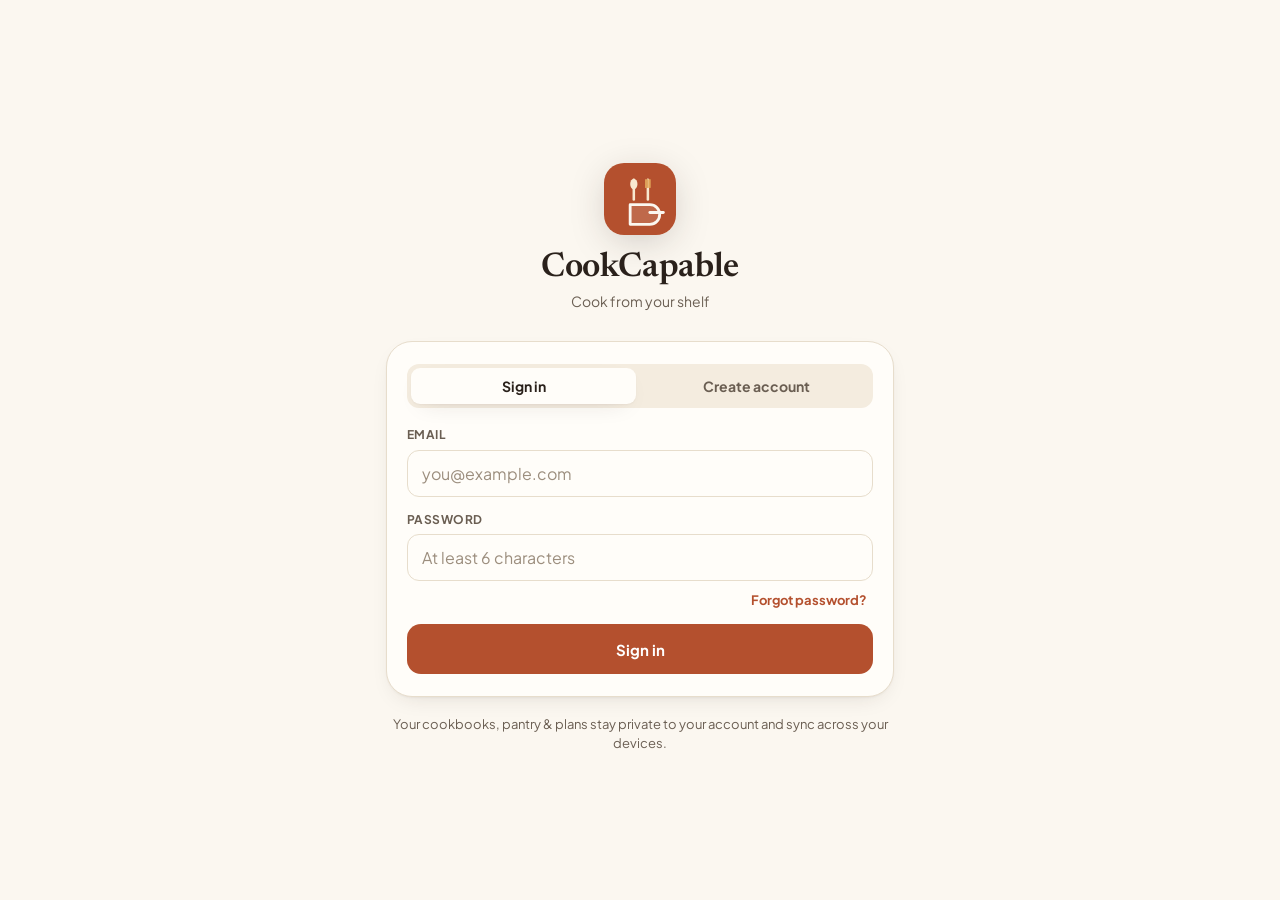
==== commit 94eeefc5: "feat: UPC size parsing, unit conversions, forgot/change password, community items, account UI - Pars" ====
--- a/index.html
+++ b/index.html
@@ -1,4 +1,4 @@
-<!DOCTYPE html>
+﻿<!DOCTYPE html>
 <html lang="en">
 <head>
 <meta charset="UTF-8" />
@@ -416,14 +416,48 @@
     cover:(k.cover&&(k.cover.medium||k.cover.large))||'',isbn};
   return {found:false,isbn};
 }
+/* Parse a size string like "24 oz", "16 fl oz", "473 mL", "NET WT 16 OZ" into {qty, unit}.
+   oz = dry weight; fl oz = fluid volume. Never conflate them. */
+function parseUpcSize(s){
+  if(!s)return{qty:null,unit:''};
+  s=s.trim();
+  const m1=(r,u)=>{const x=s.match(r);return x?{qty:parseFloat(x[1]),unit:u}:null};
+  return m1(/^(\d+(?:\.\d+)?)\s*fl(?:uid)?\s*oz/i,'fl oz')
+      ||m1(/^(\d+(?:\.\d+)?)\s*oz\b/i,'oz')
+      ||m1(/^(\d+(?:\.\d+)?)\s*lbs?\b/i,'lb')
+      ||m1(/^(\d+(?:\.\d+)?)\s*kg\b/i,'kg')
+      ||m1(/^(\d+(?:\.\d+)?)\s*ml\b/i,'ml')
+      ||m1(/^(\d+(?:\.\d+)?)\s*l\b/i,'l')
+      ||m1(/^(\d+(?:\.\d+)?)\s*g\b/i,'g')
+      ||m1(/^(\d+(?:\.\d+)?)\s*cups?\b/i,'cup')
+      ||m1(/(\d+(?:\.\d+)?)\s*fl(?:uid)?\s*oz/i,'fl oz')
+      ||m1(/(\d+(?:\.\d+)?)\s*oz\b/i,'oz')
+      ||m1(/(\d+(?:\.\d+)?)\s*lbs?\b/i,'lb')
+      ||m1(/(\d+(?:\.\d+)?)\s*kg\b/i,'kg')
+      ||m1(/(\d+(?:\.\d+)?)\s*ml\b/i,'ml')
+      ||m1(/(\d+(?:\.\d+)?)\s*l\b/i,'l')
+      ||m1(/(\d+(?:\.\d+)?)\s*g\b/i,'g')
+      ||m1(/(\d+(?:\.\d+)?)\s*cups?\b/i,'cup')
+      ||{qty:null,unit:''};
+}
 async function lookupUPC(upc){
   upc=(upc||'').replace(/[^0-9]/g,'');
   const j=await fetchJSON('https://world.openfoodfacts.org/api/v2/product/'+upc+'.json?fields=product_name,brands,image_front_small_url,categories_tags_en,quantity');
   if(j&&j.status===1&&j.product){
     const p=j.product, cats=p.categories_tags_en||[];
+    const sizeStr=p.quantity||'';
+    const {qty,unit}=parseUpcSize(sizeStr);
     return {found:true,name:p.product_name||'',brand:(p.brands||'').split(',')[0].trim(),
       image:p.image_front_small_url||'',category:guessCategory(cats.join(' ')+' '+(p.product_name||'')),
-      size:p.quantity||'',upc};
+      size:sizeStr,qty,unit,upc};
+  }
+  // fallback: check shared community database (authenticated users only)
+  if(sb&&session){
+    try{
+      const{data:ci}=await sb.from('community_items').select('*').eq('upc',upc).maybeSingle();
+      if(ci)return{found:true,name:ci.name,brand:ci.brand||'',image:ci.image_url||'',
+        category:ci.category||'Pantry',size:ci.size||'',qty:ci.qty,unit:ci.unit||'',upc,fromCommunity:true};
+    }catch(e){}
   }
   return {found:false,upc};
 }
@@ -980,10 +1014,27 @@
   for(const[v,g]of map){if(Math.abs(frac-v)<.02)return (whole?whole+' ':'')+g;}
   return (Math.round(n*100)/100).toString();
 }
-const UNIT_NORM={tbsp:'tbsp',tbs:'tbsp','tbsp.':'tbsp',tablespoon:'tbsp',tablespoons:'tbsp',tsp:'tsp','tsp.':'tsp',teaspoon:'tsp',teaspoons:'tsp',cup:'cup',cups:'cup',oz:'oz',ounce:'oz',ounces:'oz',lb:'lb',lbs:'lb',pound:'lb',pounds:'lb',g:'g',gram:'g',grams:'g',kg:'kg',ml:'ml',l:'l',liter:'l',litre:'l',clove:'clove',cloves:'clove',can:'can',cans:'can',slice:'slice',slices:'slice',stick:'stick',sticks:'stick',head:'head',bunch:'bunch',pinch:'pinch',sprig:'sprig',sprigs:'sprig',
+const UNIT_NORM={tbsp:'tbsp',tbs:'tbsp','tbsp.':'tbsp',tablespoon:'tbsp',tablespoons:'tbsp',tsp:'tsp','tsp.':'tsp',teaspoon:'tsp',teaspoons:'tsp',cup:'cup',cups:'cup',
+  'fl oz':'fl oz','fl. oz':'fl oz','fl.oz':'fl oz','fluid oz':'fl oz','fluid ounce':'fl oz','fluid ounces':'fl oz',
+  oz:'oz',ounce:'oz',ounces:'oz',lb:'lb',lbs:'lb',pound:'lb',pounds:'lb',g:'g',gram:'g',grams:'g',kg:'kg',ml:'ml',l:'l',liter:'l',litre:'l',clove:'clove',cloves:'clove',can:'can',cans:'can',slice:'slice',slices:'slice',stick:'stick',sticks:'stick',head:'head',bunch:'bunch',pinch:'pinch',sprig:'sprig',sprigs:'sprig',
   /* count synonyms → '' so "Eggs (each)" matches a recipe's "3 eggs" */ each:'',ea:'',count:'',ct:'',pc:'',pcs:'',piece:'',pieces:'',unit:'',units:'',whole:'',x:''};
 function normUnit(u){u=(u||'').toLowerCase().trim().replace(/\.$/,'');return (u in UNIT_NORM)?UNIT_NORM[u]:u;}
-function unitsCompatible(a,b){return normUnit(a)===normUnit(b);}  // '' vs '' = count, also compatible
+/* Unit conversion tables. oz = dry ounce (weight). fl oz = fluid ounce (volume). Never conflate. */
+const UNIT_ML={'ml':1,'l':1000,'tsp':4.929,'tbsp':14.787,'fl oz':29.574,'cup':236.588};
+const UNIT_G={'g':1,'kg':1000,'oz':28.3495,'lb':453.592};
+/* Convert amount from one unit to another. Returns null if incompatible classes (e.g. tbsp vs oz). */
+function convertUnits(amount,fromUnit,toUnit){
+  const fn=normUnit(fromUnit),tn=normUnit(toUnit);
+  if(fn===tn)return amount;
+  const fml=UNIT_ML[fn],tml=UNIT_ML[tn]; if(fml&&tml)return amount*fml/tml;
+  const fg=UNIT_G[fn],tg=UNIT_G[tn]; if(fg&&tg)return amount*fg/tg;
+  return null;
+}
+/* Same class (both volume or both weight) — conversion is possible */
+function unitsCompatible(a,b){
+  const fn=normUnit(a),tn=normUnit(b); if(fn===tn)return true;
+  if(UNIT_ML[fn]&&UNIT_ML[tn])return true; if(UNIT_G[fn]&&UNIT_G[tn])return true; return false;
+}
 function groceryKey(name,unit){return normName(name)+'|'+normUnit(unit);}
 function fmtGroceryQty(item){return [fmtAmount(item.amount),item.unit].filter(Boolean).join(' ');}
 
@@ -1006,11 +1057,22 @@
     const p=store.data.pantry.find(pp=>namesMatch(ing.name,pp.name));
     let shortfall=need2;
     if(p){
-      if(unitsCompatible(unit,p.unit||'')){
+      const pUnit=p.unit||'';
+      if(normUnit(unit)===normUnit(pUnit)){
+        // identical units — straight subtraction
         const have=p.qty||0, used=Math.min(need2,have);
         if(used>0){store.updatePantry(p.id,{qty:have-used});entry.deductions.push({pantryId:p.id,amount:used});}
         shortfall=need2-used;
-      } else { shortfall=(p.qty||0)>0?0:need2; }   // unit mismatch: assume covered if any stock
+      } else {
+        // attempt cross-unit conversion within same class (e.g. cups ↔ ml, oz ↔ g)
+        const needInPUnit=convertUnits(need2,unit,pUnit);
+        if(needInPUnit!==null){
+          const have=p.qty||0, used=Math.min(needInPUnit,have);
+          if(used>0){store.updatePantry(p.id,{qty:have-used});entry.deductions.push({pantryId:p.id,amount:used});}
+          const usedBack=convertUnits(used,pUnit,unit)??0;
+          shortfall=Math.max(0,need2-usedBack);
+        } else { shortfall=(p.qty||0)>0?0:need2; }   // incompatible classes: assume covered if any stock
+      }
     }
     if(shortfall>1e-4){
       const key=groceryKey(ing.name,unit);
@@ -1046,10 +1108,13 @@
     const need=parseAmount(ing.qty); const need2=(need==null?1:need); const unit=ing.unit||'';
     const p=store.data.pantry.find(pp=>namesMatch(ing.name,pp.name));
     if(!p)return;
+    const pUnit=p.unit||'';
+    // deductions are always stored in pantry units; express recipe need in pantry units too
     const reserved=entry.deductions.filter(d=>d.pantryId===p.id).reduce((s,d)=>s+d.amount,0);
-    const remaining=Math.max(0,need2-reserved);
-    if(remaining>1e-4 && unitsCompatible(unit,p.unit||''))
-      store.updatePantry(p.id,{qty:Math.max(0,(p.qty||0)-remaining)});
+    const need2InPUnit=normUnit(unit)===normUnit(pUnit)?need2:convertUnits(need2,unit,pUnit);
+    if(need2InPUnit===null)return; // incompatible classes — skip deduction
+    const toDeduct=Math.max(0,need2InPUnit-reserved);
+    if(toDeduct>1e-4)store.updatePantry(p.id,{qty:Math.max(0,(p.qty||0)-toDeduct)});
   });
   entry.groceryAdds.forEach(a=>{
     const g=store.data.grocery.find(x=>x.key===a.key);
@@ -1066,7 +1131,7 @@
   done.forEach(g=>{
     const add=(g.amount==null?1:g.amount);
     const p=store.data.pantry.find(pp=>normName(pp.name)===normName(g.name));
-    if(p){ const inc=unitsCompatible(g.unit,p.unit||'')?add:1; store.updatePantry(p.id,{qty:(p.qty||0)+inc}); }
+    if(p){ const conv=convertUnits(add,g.unit||'',p.unit||''); store.updatePantry(p.id,{qty:(p.qty||0)+(conv!=null?Math.max(0,conv):add)}); }
     else store.addPantry({name:g.name,category:guessCategory(g.name),qty:add,unit:normUnit(g.unit)});
   });
   store.data.grocery=store.data.grocery.filter(g=>!g.done);
@@ -1651,23 +1716,26 @@
       const res=await lookupUPC(code);
       return res.found?{ok:true,data:res}:{ok:false,msg:'Not in the food database — add it by hand.',fallback:{upc:code}};
     },
-    onResult:(data)=>openPantryForm({name:data.name,brand:data.brand,image:data.image,category:data.category,size:data.size,upc:data.upc}),
-    onManual:(data)=>openPantryForm({upc:data.upc||''}),
+    onResult:(data)=>openPantryForm({name:data.name,brand:data.brand,image:data.image,category:data.category,size:data.size,qty:data.qty!=null?data.qty:undefined,unit:data.unit,upc:data.upc}),
+    onManual:(data)=>openPantryForm({upc:data.upc||'',manualUpc:true}),
   });
 }
 function openPantryForm(pre){
   pre=pre||{};const editing=!!pre.id;
+  const req=!!pre.manualUpc; // brand + name + unit required when UPC scanned but not found in any database
+  const star=req?'<span style="color:var(--terra)"> *</span>':'';
   openSheet(editing?'Edit item':'New pantry item',(body,close)=>{
     body.appendChild(el('<div>'+
       (pre.image?'<div class="center mb"><img src="'+esc(pre.image)+'" style="height:90px;border-radius:12px" onerror="this.remove()"></div>':'')+
-      '<div class="field"><label>Item name</label><input id="p-name" value="'+esc(pre.name||'')+'" placeholder="e.g. Olive oil"></div>'+
-      '<div class="grid2"><div class="field"><label>Brand</label><input id="p-brand" value="'+esc(pre.brand||'')+'"></div>'+
-      '<div class="field"><label>Size</label><input id="p-size" value="'+esc(pre.size||'')+'" placeholder="500 ml"></div></div>'+
+      (req?'<p class="muted" style="font-size:13px;margin-bottom:12px">Not in the database yet — fill in the details below and you\'ll help future users scanning this same barcode get it auto-filled.</p>':'')+
+      '<div class="field"><label>Item name'+star+'</label><input id="p-name" value="'+esc(pre.name||'')+'" placeholder="e.g. Mayonnaise"></div>'+
+      '<div class="grid2"><div class="field"><label>Brand'+star+'</label><input id="p-brand" value="'+esc(pre.brand||'')+'" placeholder="e.g. Hellmann\'s"></div>'+
+      '<div class="field"><label>Size</label><input id="p-size" value="'+esc(pre.size||'')+'" placeholder="24 oz"></div></div>'+
       '<div class="field"><label>Category</label><select id="p-cat">'+
         PANTRY_CATS.map(c=>'<option '+(c===(pre.category||'Pantry')?'selected':'')+'>'+c+'</option>').join('')+'</select></div>'+
-      '<div class="grid2"><div class="field"><label>Quantity</label><input id="p-qty" type="number" min="0" step="any" value="'+(pre.qty??1)+'"></div>'+
-      '<div class="field"><label>Unit</label><input id="p-unit" value="'+esc(pre.unit||'')+'" placeholder="each · g · cups"></div></div>'+
-      '<div class="hint" style="margin:-8px 0 6px">Quantity + unit lets CookCapable track usage as you cook (e.g. 12 + each, or 500 + g).</div>'+
+      '<div class="grid2"><div class="field"><label>Quantity</label><input id="p-qty" type="number" min="0" step="any" value="'+(pre.qty!=null?pre.qty:1)+'"></div>'+
+      '<div class="field"><label>Unit'+star+'</label><input id="p-unit" value="'+esc(pre.unit||'')+'" placeholder="oz · fl oz · g · cups"></div></div>'+
+      '<div class="hint" style="margin:-8px 0 6px">Quantity + unit lets CookCapable track usage as you cook (e.g. 30 + fl oz, or 454 + g).</div>'+
       '<input type="hidden" id="p-img" value="'+esc(pre.image||'')+'"><input type="hidden" id="p-upc" value="'+esc(pre.upc||'')+'"></div>'));
   },(foot,close)=>{
     if(pre.id){const del=el('<button class="btn danger" style="flex:none;width:50px;padding:0">'+svg('trash')+'</button>');
@@ -1675,10 +1743,14 @@
     const save=el('<button class="btn herb">'+(editing?'Save':'Add to pantry')+'</button>');
     save.onclick=()=>{
       const name=$('#p-name').value.trim();if(!name){toast('Name the item','warn');return;}
-      const obj={name,brand:$('#p-brand').value.trim(),size:$('#p-size').value.trim(),
-        category:$('#p-cat').value,qty:Number($('#p-qty').value)||0,unit:normUnit($('#p-unit').value.trim()),
+      const brand=$('#p-brand').value.trim(),unit=normUnit($('#p-unit').value.trim());
+      if(req&&!brand){toast('Brand is required — helps identify this barcode for everyone','warn');return;}
+      if(req&&!unit){toast('Unit is required — e.g. oz, fl oz, g, cups','warn');return;}
+      const obj={name,brand,size:$('#p-size').value.trim(),
+        category:$('#p-cat').value,qty:parseFloat($('#p-qty').value)||0,unit,
         image:$('#p-img').value,upc:$('#p-upc').value};
       if(editing)store.updatePantry(pre.id,obj);else store.addPantry(obj);
+      if(pre.manualUpc&&pre.upc)contributeCommunityItem(pre.upc,obj);
       close();render();toast(editing?'Saved':'Added to pantry','ok');
     };
     foot.appendChild(save);
@@ -1754,32 +1826,178 @@
 /* =========================================================================
    Settings / data
    ========================================================================= */
+/* Save a manually-entered UPC item to the shared community database so future users
+   scanning the same barcode get it auto-filled. Fire-and-forget; errors are non-fatal. */
+async function contributeCommunityItem(upc,obj){
+  if(!sb||!session||!upc)return;
+  try{
+    await sb.from('community_items').upsert({
+      upc,name:obj.name,brand:obj.brand||'',size:obj.size||'',
+      qty:obj.qty||null,unit:obj.unit||'',category:obj.category||'Pantry',
+      image_url:obj.image||null,last_updated:new Date().toISOString()
+    },{onConflict:'upc'});
+  }catch(e){console.warn('community item contribution',e);}
+}
+function openChangePassword(){
+  openSheet('Change password',(body)=>{
+    body.appendChild(el('<div>'+
+      '<div class="gate-err" id="cp-err"></div>'+
+      '<div class="field"><label>New password</label><input id="cp-new" type="password" autocomplete="new-password" placeholder="At least 6 characters"></div>'+
+      '<div class="field"><label>Confirm password</label><input id="cp-conf" type="password" autocomplete="new-password" placeholder="Same password again"></div></div>'));
+  },(foot,close)=>{
+    const btn=el('<button class="btn terra">Update password</button>');
+    btn.onclick=async()=>{
+      const np=$('#cp-new').value,nc=$('#cp-conf').value;
+      const err=$('#cp-err');
+      if(np.length<6){err.textContent='Password must be at least 6 characters.';err.classList.add('show');return;}
+      if(np!==nc){err.textContent='Passwords don\'t match.';err.classList.add('show');return;}
+      btn.disabled=true;btn.textContent='Updating…';
+      const{error}=await sb.auth.updateUser({password:np});
+      if(error){btn.disabled=false;btn.textContent='Update password';err.textContent=error.message;err.classList.add('show');}
+      else{close();toast('Password updated','ok');}
+    };
+    foot.appendChild(btn);
+  });
+}
+function showPasswordReset(){
+  hideApp();
+  const g=$('#gate');g.classList.add('show');
+  g.innerHTML='<div class="gate-wrap"><div class="gate-brand">'+
+    '<img class="gate-mark" src="icons/icon-maskable.svg" alt=""><h1>New Password</h1>'+
+    '<div class="tag">Set a new password for your account</div></div>'+
+    '<div class="gate-card">'+
+      '<div class="gate-err" id="pr-err"></div>'+
+      '<div class="field"><label>New password</label><input id="pr-pass" type="password" autocomplete="new-password" placeholder="At least 6 characters"></div>'+
+      '<div class="field"><label>Confirm password</label><input id="pr-pass2" type="password" autocomplete="new-password" placeholder="Same password again"></div>'+
+      '<button class="btn terra" id="pr-submit">Set new password</button>'+
+    '</div>'+
+    '<div class="gate-foot"><a href="legal/terms.html" target="_blank" style="color:var(--ink-3);font-size:12px">Terms</a> &nbsp;·&nbsp; <a href="legal/privacy.html" target="_blank" style="color:var(--ink-3);font-size:12px">Privacy</a></div></div>';
+  const err=$('#pr-err'),sub=$('#pr-submit');
+  sub.onclick=async()=>{
+    const pw=$('#pr-pass').value,pw2=$('#pr-pass2').value;
+    if(pw.length<6){err.textContent='Password must be at least 6 characters.';err.classList.add('show');return;}
+    if(pw!==pw2){err.textContent='Passwords don\'t match.';err.classList.add('show');return;}
+    sub.disabled=true;sub.textContent='Saving…';
+    const{error}=await sb.auth.updateUser({password:pw});
+    if(error){sub.disabled=false;sub.textContent='Set new password';err.textContent=error.message;err.classList.add('show');}
+    else{toast('Password updated — you\'re signed in','ok');await evaluateGate();}
+  };
+}
 function openSettings(){
   openSheet('CookCapable',(body,close)=>{
+    // Account info card
     if(session){
       const ent=entitlement||{};
-      const status=ent.source==='code'?'Unlocked with access code':ent.source==='trial'?'Free trial':ent.source==='stripe'||ent.source==='revenuecat'?'Subscribed':'Active';
+      const status=ent.source==='code'?'Unlocked with access code':ent.source==='trial'?'Free trial':(ent.source==='stripe'||ent.source==='revenuecat')?'Premium subscriber':'Active';
       body.appendChild(el('<div class="card mb" style="padding:14px"><div style="display:flex;align-items:center;gap:12px">'+
         '<div class="thumb sq" style="background:var(--herb-soft);color:var(--herb)">'+svg('users')+'</div>'+
         '<div class="grow"><h3 style="font-size:15px;margin:0">'+esc(session.user.email)+'</h3>'+
         '<div class="meta" style="color:var(--herb)">'+esc(status)+'</div></div></div></div>'));
     }
-    body.appendChild(el('<p class="muted mb">Your cookbooks, pantry & plans sync privately to your account. Export a local backup anytime.</p>'));
-    const items=[
-      {label:'Export backup (.json)',icon:'book',onClick:exportData},
-      {label:'Import backup',icon:'plus',onClick:importData},
+    // Subscription section
+    const isPaidSub=entitlement&&(entitlement.source==='stripe'||entitlement.source==='revenuecat');
+    const hasPerp=entitlement&&entitlement.perpetual;
+    if(session){
+      body.appendChild(el('<div class="section-label" style="padding-left:0;padding-top:4px">Subscription</div>'));
+      const subItems=[];
+      if(entitlement&&entitlement.active&&isPaidSub){
+        subItems.push({label:'Manage or cancel subscription',icon:'cook',onClick:()=>openBillingPortal()});
+      } else if(!hasPerp){
+        subItems.push({label:'Subscribe — Premium $9.99/mo',icon:'spark',onClick:()=>{close();openSubscribeConsent();}});
+        subItems.push({label:'Have an access code?',icon:'check',onClick:()=>{close();openCodeRedeemSheet();}});
+      }
+      if(subItems.length)body.appendChild(menuList(subItems));
+      else body.appendChild(el('<div class="muted" style="font-size:13px;padding:6px 2px 2px">You have lifetime access — no subscription needed.</div>'));
+    }
+    // Account management section
+    body.appendChild(el('<div class="section-label" style="padding-left:0;padding-top:18px">Account</div>'));
+    const acctItems=[];
+    if(session)acctItems.push({label:'Change password',icon:'edit',onClick:()=>openChangePassword()});
+    acctItems.push({label:'Export backup (.json)',icon:'book',onClick:exportData});
+    acctItems.push({label:'Import backup',icon:'plus',onClick:importData});
+    body.appendChild(menuList(acctItems));
+    // App section
+    body.appendChild(el('<div class="section-label" style="padding-left:0;padding-top:18px">App</div>'));
+    const appItems=[
       {label:'Load sample shelf',icon:'spark',onClick:()=>{close();seedSample();}},
-      {label:'Clear all data',icon:'trash',danger:true,onClick:()=>{if(confirm('Erase everything in your account? This cannot be undone.')){store.data={cookbooks:[],recipes:[],pantry:[],grocery:[],mealPlan:[],meta:{}};store.save();close();setTab('cookbooks');toast('All data cleared');}}},
+      {label:'Clear all data',icon:'trash',danger:true,onClick:()=>{if(confirm('Erase everything? This cannot be undone.')){store.data=EMPTY_DATA();store.save();close();setTab('cookbooks');toast('All data cleared');}}},
     ];
-    if(session && (!entitlement || (entitlement.source!=='stripe' && !entitlement.perpetual))){
-      items.unshift({label:'Subscribe — Premium $9.99/mo',icon:'spark',onClick:()=>{
-        location.href=STRIPE_PAYMENT_LINK+'?client_reference_id='+encodeURIComponent(session.user.id)+'&prefilled_email='+encodeURIComponent(session.user.email);}});
-    }
-    if(session)items.push({label:'Sign out',icon:'back',onClick:()=>{close();doSignOut();}});
-    body.appendChild(menuList(items));
+    if(session)appItems.push({label:'Sign out',icon:'back',onClick:()=>{close();doSignOut();}});
+    body.appendChild(menuList(appItems));
     body.appendChild(el('<div class="card mt" style="padding:14px"><div style="display:flex;gap:10px"><span style="color:var(--terra)">'+svg('info')+'</span>'+
-      '<div class="muted" style="font-size:13px">Scanning a cookbook’s ISBN logs the <b>book</b> (title, author, cover). The recipes inside aren’t published anywhere, so you add those yourself — by typing or snapping the page. Pantry UPC scans auto-fill from Open Food Facts.</div></div></div>'));
-  });
+      '<div class="muted" style="font-size:13px">Scanning a cookbook’s ISBN logs the <b>book</b>. Recipes inside aren’t published anywhere — add them by typing or snapping the page. Pantry UPC scans auto-fill from Open Food Facts and a shared community database.</div></div></div>'));
+    body.appendChild(el('<div class="center mt" style="font-size:12px"><a href="legal/terms.html" target="_blank" style="color:var(--ink-2)">Terms of Service</a> &nbsp;·&nbsp; <a href="legal/privacy.html" target="_blank" style="color:var(--ink-2)">Privacy Policy</a></div>'));
+  });
+}
+/* explicit pre-payment disclosure + affirmative consent, shown before redirecting to Stripe checkout */
+function openSubscribeConsent(){
+  const native=isNativeAndroid();
+  let agreeBox; // shared between the body and foot builders via closure — the sheet isn't
+                // attached to the document yet when foot() runs, so document.getElementById fails
+  openSheet('Confirm your subscription',(body)=>{
+    body.appendChild(el('<div class="price-row"><span class="amt">$9.99</span><span class="per">/ month</span></div>'));
+    body.appendChild(el('<p class="muted center mb">Billed monthly'+(native?' through Google Play':'')+'. Automatically renews each month at $9.99 USD until you cancel. Cancel anytime, entirely online, from Settings.</p>'));
+    const label=el('<label style="display:flex;align-items:flex-start;gap:10px;background:var(--paper);border:1px solid var(--line);border-radius:12px;padding:14px;cursor:pointer">'+
+      '<input type="checkbox" id="sc-agree" style="margin-top:3px;width:18px;height:18px;flex:none">'+
+      '<span style="font-size:13.5px;line-height:1.5">I agree to be charged <b>$9.99 USD/month</b>, automatically renewing until I cancel, and to the <a href="legal/terms.html" target="_blank" onclick="event.stopPropagation()">Terms of Service</a> and <a href="legal/privacy.html" target="_blank" onclick="event.stopPropagation()">Privacy Policy</a>.</span></label>');
+    body.appendChild(label);
+    agreeBox=label.querySelector('#sc-agree');
+  },(foot,close)=>{
+    const btn=el('<button class="btn terra" disabled>'+(native?'Continue to Google Play':'Continue to Payment')+'</button>');
+    btn.style.opacity='.5';
+    foot.appendChild(btn);
+    agreeBox.addEventListener('change',(e)=>{
+      btn.disabled=!e.target.checked; btn.style.opacity=e.target.checked?'1':'.5';
+    });
+    btn.onclick=async()=>{
+      if(!session||btn.disabled)return;
+      if(!native){ location.href=STRIPE_PAYMENT_LINK+'?client_reference_id='+encodeURIComponent(session.user.id)+'&prefilled_email='+encodeURIComponent(session.user.email); return; }
+      btn.disabled=true; btn.textContent='Opening Google Play…';
+      try{ await purchaseViaGooglePlay(); close(); }
+      catch(err){
+        btn.disabled=false; btn.textContent='Continue to Google Play';
+        if(!(err&&err.userCancelled)) toast(err&&err.message?err.message:'Purchase could not be completed','warn');
+      }
+    };
+  });
+}
+/* native Android purchase via RevenueCat → Google Play Billing */
+async function purchaseViaGooglePlay(){
+  await ensureRevenueCat();
+  const P=rcPlugin();
+  if(!P||!REVENUECAT_GOOGLE_API_KEY) throw new Error('Subscriptions aren’t available in this build yet.');
+  const { offerings } = await P.getOfferings();
+  const offering = offerings && offerings.current;
+  const pkg = offering && (offering.availablePackages||[])[0];
+  if(!pkg) throw new Error('No subscription is configured yet — try again shortly.');
+  await P.purchasePackage({ aPackage: pkg });
+  toast('Confirming your subscription…');
+  // the RevenueCat webhook writes the entitlement asynchronously — poll briefly, same pattern as Stripe return
+  for(let i=0;i<6;i++){
+    await new Promise(r=>setTimeout(r,1500));
+    try{ const { data } = await sb.rpc('my_entitlement'); if(data&&data.active){ entitlement=data; cacheEnt(data); await syncPull(); showApp(); toast('Subscription active — welcome!','ok'); return; } }catch(e){}
+  }
+  await evaluateGate();
+}
+/* sends the user to their own Stripe billing portal so they can cancel entirely online, at will */
+async function openBillingPortal(){
+  if(!sb||!session){toast('Sign in first','warn');return;}
+  if(isNativeAndroid()){
+    // Google Play subscriptions are managed in the Play Store app itself — this satisfies
+    // the "cancel entirely online, at will" requirement on its own.
+    location.href='https://play.google.com/store/account/subscriptions?package='+ANDROID_PACKAGE_ID;
+    return;
+  }
+  toast('Opening your billing portal…');
+  try{
+    const { data: { session: s } } = await sb.auth.getSession();
+    const r = await fetch(SUPA_URL+'/functions/v1/create-portal-session',{
+      method:'POST', headers:{ apikey:SUPA_KEY, Authorization:'Bearer '+s.access_token, 'Content-Type':'application/json' }
+    });
+    const j = await r.json();
+    if(j && j.url){ location.href = j.url; }
+    else { toast(j&&j.error?j.error:'Could not open billing portal — try again shortly','warn'); }
+  }catch(e){ toast('Could not open billing portal — check your connection','warn'); }
 }
 function exportData(){
   const blob=new Blob([JSON.stringify(store.data,null,2)],{type:'application/json'});
@@ -1829,7 +2047,23 @@
    ========================================================================= */
 const SUPA_URL='https://aluvlnosiblrzfxjixzc.supabase.co';
 const SUPA_KEY='sb_publishable_lWTATVhAKaj68vAr4IoYzA_WJ74Yi9D';
-const STRIPE_PAYMENT_LINK='https://buy.stripe.com/test_14A00i4R01at26I2Cs48000';
+const STRIPE_PAYMENT_LINK='https://buy.stripe.com/28E7sKgt2ggt1x3fCW5wI00';
+// Filled in once the RevenueCat Google Play project + product are created (see PLAY-STORE-LISTING.md).
+const REVENUECAT_GOOGLE_API_KEY='';
+const REVENUECAT_ENTITLEMENT_ID='premium';
+const ANDROID_PACKAGE_ID='com.cookcapable.app';
+function isNativeAndroid(){
+  try{ return !!(window.Capacitor && window.Capacitor.isNativePlatform && window.Capacitor.isNativePlatform() && window.Capacitor.getPlatform()==='android'); }
+  catch(e){ return false; }
+}
+function rcPlugin(){ return window.Capacitor && window.Capacitor.Plugins && window.Capacitor.Plugins.Purchases; }
+let _rcConfigured=false;
+async function ensureRevenueCat(){
+  if(!isNativeAndroid()||!session||_rcConfigured)return;
+  const P=rcPlugin(); if(!P||!REVENUECAT_GOOGLE_API_KEY)return;
+  try{ await P.configure({apiKey:REVENUECAT_GOOGLE_API_KEY, appUserID:session.user.id}); _rcConfigured=true; }
+  catch(e){ console.warn('RevenueCat configure failed',e); }
+}
 let sb=null, session=null, entitlement=null, syncTimer=null, authMode='signin';
 const EMPTY_DATA=()=>({cookbooks:[],recipes:[],pantry:[],grocery:[],mealPlan:[],meta:{}});
 
@@ -1851,6 +2085,7 @@
   const { data:{ session:s } } = await sb.auth.getSession();
   session=s;
   if(!session){ entitlement=null; renderGate('auth'); return; }
+  await ensureRevenueCat();
   let netOk=true;
   try{ const { data, error } = await sb.rpc('my_entitlement'); if(error){netOk=false;} else {entitlement=data;cacheEnt(data);} }
   catch(e){ netOk=false; }
@@ -1916,6 +2151,28 @@
   try{ const { data, error } = await sb.rpc('redeem_code',{p_code:code}); if(error) return {ok:false,error:error.message}; return data; }
   catch(e){ return {ok:false,error:String(e.message||e)}; }
 }
+/* reachable any time from Settings — not just the post-trial paywall */
+function openCodeRedeemSheet(){
+  openSheet('Enter access code',(body)=>{
+    body.appendChild(el('<p class="muted mb">Have an access code? Redeem it here for unrestricted access.</p>'));
+    body.appendChild(el('<div class="gate-err" id="cr-err"></div>'));
+    body.appendChild(el('<div class="field"><label>Access code</label><input id="cr-code" placeholder="Enter your code" autocapitalize="none"></div>'));
+  },(foot,close)=>{
+    const btn=el('<button class="btn terra">Unlock with code</button>');
+    btn.onclick=async()=>{
+      const code=$('#cr-code').value.trim();
+      const err=$('#cr-err');
+      if(!code){err.textContent='Enter your access code.';err.classList.add('show');return;}
+      btn.disabled=true;btn.textContent='Checking…';
+      const r=await redeemCode(code);
+      if(r&&r.ok){ close(); toast('Unlocked — welcome in! ','ok'); await evaluateGate(); }
+      else{ btn.disabled=false;btn.textContent='Unlock with code';
+        err.textContent=r&&r.error==='invalid_code'?'That code isn’t valid.':r&&r.error==='code_exhausted'?'That code has reached its limit.':'Could not verify that code — check your connection.';
+        err.classList.add('show'); }
+    };
+    foot.appendChild(btn);
+  });
+}
 
 /* ---- gate UI ---- */
 function renderGate(mode){
@@ -1934,6 +2191,7 @@
       '<div class="gate-err" id="g-err"></div>'+
       '<div class="field"><label>Email</label><input id="g-email" type="email" autocomplete="email" inputmode="email" placeholder="you@example.com"></div>'+
       '<div class="field"><label>Password</label><input id="g-pass" type="password" autocomplete="'+(authMode==='signup'?'new-password':'current-password')+'" placeholder="At least 6 characters"></div>'+
+      (authMode==='signin'?'<div style="text-align:right;margin:-8px 0 14px"><button class="linkbtn" id="g-forgot" style="font-size:13px">Forgot password?</button></div>':'')+
       '<button class="btn terra" id="g-submit">'+(authMode==='signup'?'Create account':'Sign in')+'</button>'+
     '</div>'+
     '<div class="gate-foot">Your cookbooks, pantry & plans stay private to your account and sync across your devices.</div></div>';
@@ -1955,6 +2213,19 @@
     await evaluateGate();
   };
   $('#g-pass',g).addEventListener('keydown',e=>{if(e.key==='Enter')submit.click();});
+  const forgot=$('#g-forgot',g);
+  if(forgot) forgot.onclick=async()=>{
+    const email=$('#g-email',g).value.trim();
+    if(!email){showErr('Enter your email address above first.');return;}
+    forgot.disabled=true;forgot.textContent='Sending…';
+    const{error}=await sb.auth.resetPasswordForEmail(email,{redirectTo:location.href});
+    forgot.disabled=false;forgot.textContent='Forgot password?';
+    if(error){showErr(error.message);}
+    else{
+      err.style.cssText='background:var(--herb-soft);color:var(--herb)';
+      err.textContent='Reset email sent — check your inbox.';err.classList.add('show');
+    }
+  };
 }
 function paywallScreenHTML(){
   const feat=t=>'<div class="feat">'+svg('check')+'<span>'+t+'</span></div>';
@@ -1971,13 +2242,12 @@
       '<div class="field"><label>Access code</label><input id="g-code" placeholder="Enter your code" autocapitalize="none"></div>'+
       '<button class="btn ghost" id="g-redeem">Unlock with code</button>'+
     '</div>'+
-    '<div class="gate-foot"><button id="g-signout">Sign out</button></div></div>';
+    '<div class="gate-foot"><button id="g-signout">Sign out</button><br><a href="legal/terms.html" target="_blank" style="color:var(--ink-3);font-size:12px">Terms</a> &nbsp;·&nbsp; <a href="legal/privacy.html" target="_blank" style="color:var(--ink-3);font-size:12px">Privacy</a></div></div>';
 }
 function wirePaywall(g){
   const err=$('#g-err',g);
   function showErr(m){ err.textContent=m; err.classList.add('show'); }
-  $('#g-sub',g).onclick=()=>{ if(!session)return;
-    location.href=STRIPE_PAYMENT_LINK+'?client_reference_id='+encodeURIComponent(session.user.id)+'&prefilled_email='+encodeURIComponent(session.user.email); };
+  $('#g-sub',g).onclick=()=>openSubscribeConsent();
   $('#g-signout',g).onclick=()=>doSignOut();
   const redeem=$('#g-redeem',g);
   redeem.onclick=async()=>{
@@ -1999,7 +2269,7 @@
   store.load();
   hookSync();
   if(initSupabase()){
-    sb.auth.onAuthStateChange((_e,s)=>{ session=s; });
+    sb.auth.onAuthStateChange((event,s)=>{ session=s; if(event==='PASSWORD_RECOVERY')showPasswordReset(); });
     evaluateGate();
   } else { showApp(); }
   if('serviceWorker' in navigator && location.protocol.startsWith('http')){
